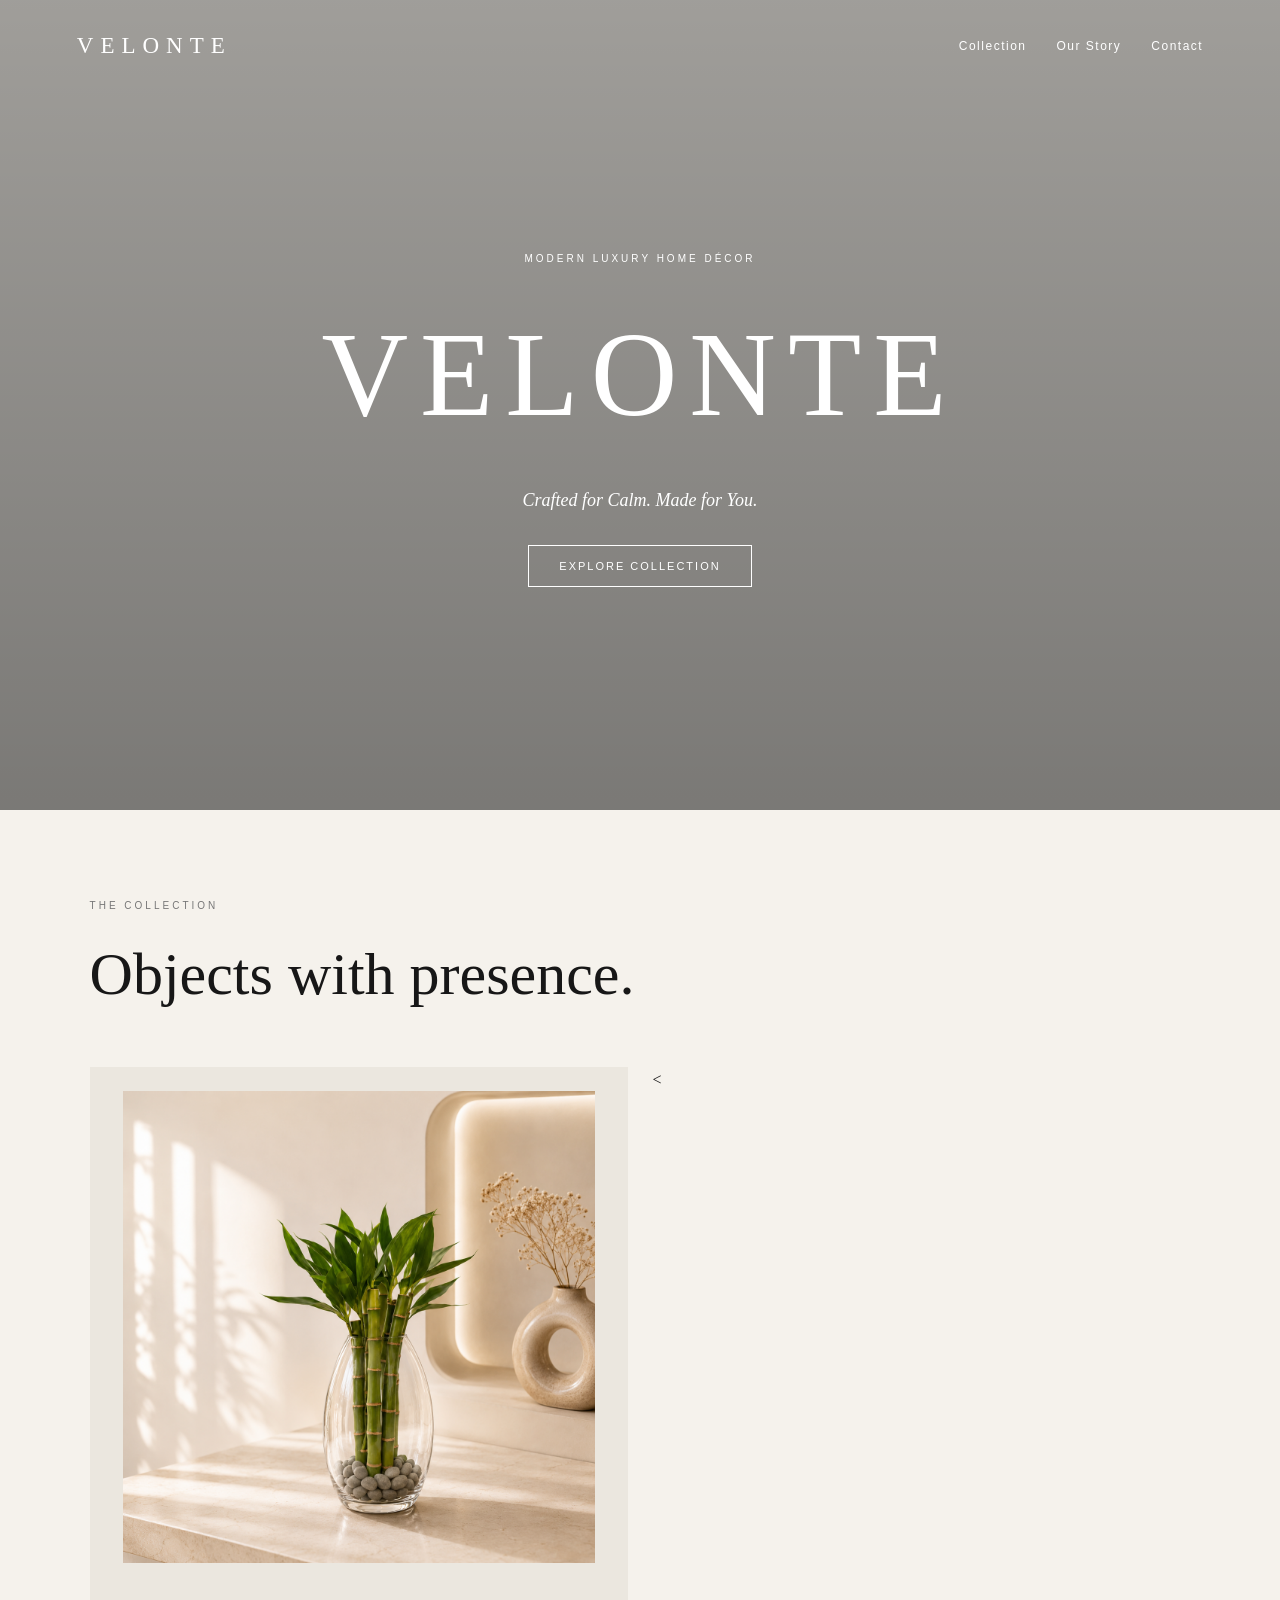
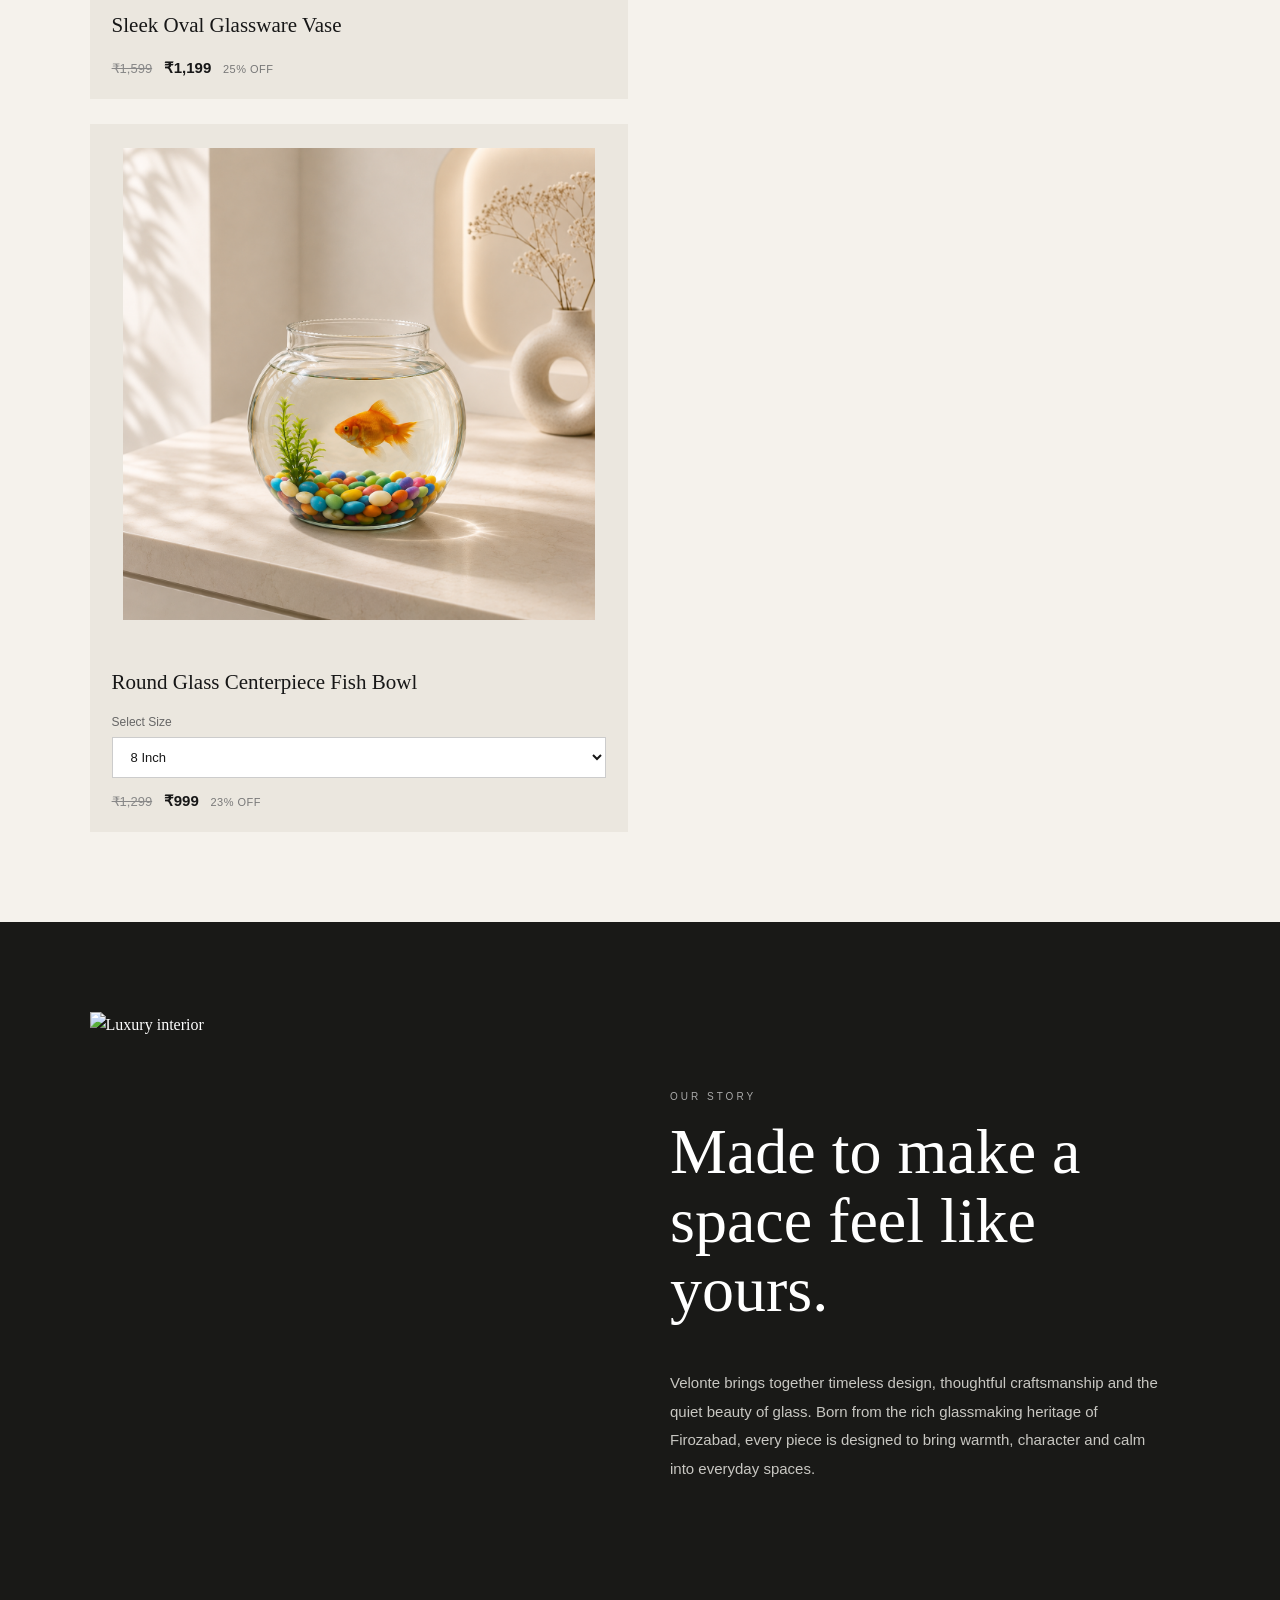
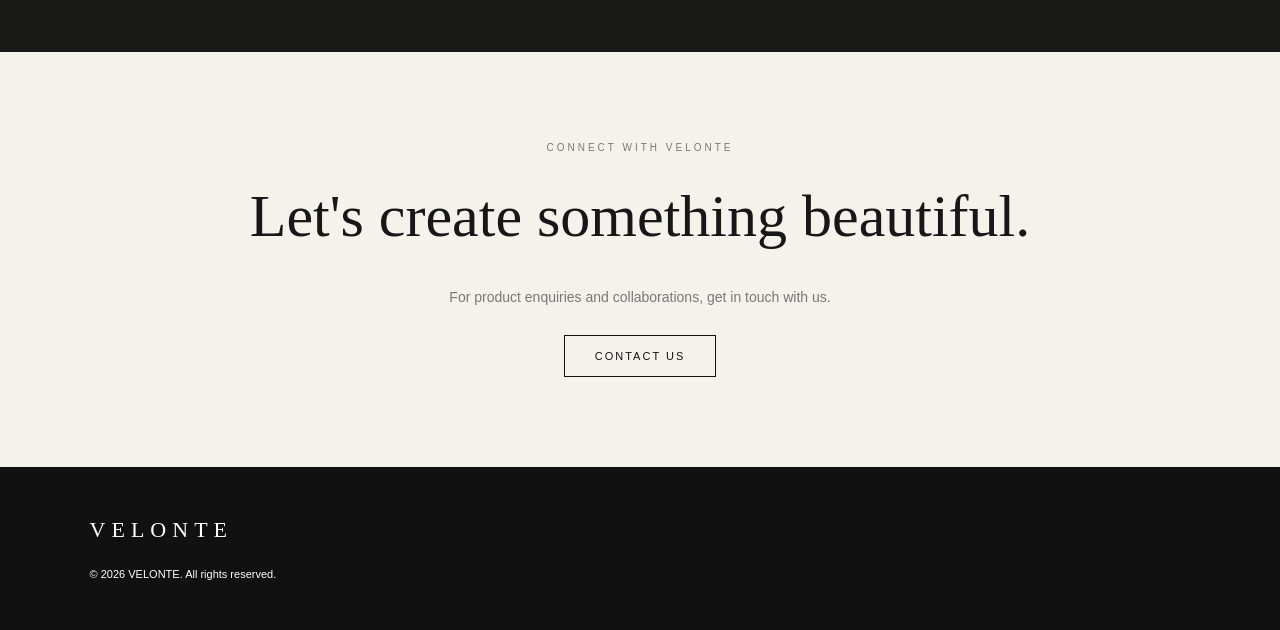
==== index.html @ 96636439 "Update index.html" ====
<!DOCTYPE html>
<html lang="en">
<head>
  <meta charset="UTF-8">
  <meta name="viewport" content="width=device-width, initial-scale=1.0">

  <title>VELONTE — Modern Luxury Home Décor</title>
<link rel="stylesheet" href="style.css">
  <style>
    * {
      box-sizing: border-box;
      margin: 0;
      padding: 0;
    }

    html {
      scroll-behavior: smooth;
    }

    body {
      font-family: Georgia, "Times New Roman", serif;
      background: #f5f2ec;
      color: #171717;
      line-height: 1.6;
    }

    a {
      color: inherit;
      text-decoration: none;
    }

    /* NAVIGATION */

    nav {
      position: absolute;
      top: 0;
      left: 0;
      width: 100%;
      display: flex;
      justify-content: space-between;
      align-items: center;
      padding: 28px 6%;
      color: white;
      z-index: 5;
    }

    .logo {
      font-size: 23px;
      letter-spacing: 7px;
      white-space: nowrap;
    }

    .nav-links {
      display: flex;
      gap: 30px;
      list-style: none;
      font: 12px Arial, sans-serif;
      letter-spacing: 1.5px;
    }

    .nav-links a {
      transition: opacity 0.25s ease;
    }

    .nav-links a:hover {
      opacity: 0.65;
    }

    /* HERO */

    .hero {
      min-height: 90vh;
      display: flex;
      align-items: center;
      justify-content: center;
      text-align: center;
      color: white;
      padding: 100px 6% 70px;

      background:
        linear-gradient(
          rgba(0, 0, 0, 0.35),
          rgba(0, 0, 0, 0.50)
        ),
        url("https://images.unsplash.com/photo-1618220179428-22790b461013?auto=format&fit=crop&w=2000&q=90")
        center / cover no-repeat;
    }

    .hero-content {
      max-width: 900px;
    }

    .hero .label {
      color: white;
    }

    .hero h1 {
      font-size: clamp(55px, 10vw, 120px);
      font-weight: 400;
      letter-spacing: 12px;
    }

    .hero p {
      font-style: italic;
      font-size: 18px;
      margin: 15px 0 30px;
    }

    .btn {
      display: inline-block;
      border: 1px solid white;
      padding: 14px 30px;
      color: white;
      font: 11px Arial, sans-serif;
      letter-spacing: 2px;
      text-transform: uppercase;
      transition: all 0.3s ease;
    }

    .btn:hover {
      background: white;
      color: #111;
    }

    /* GENERAL SECTIONS */

    section {
      padding: 90px 7%;
    }

    .label {
      font: 10px Arial, sans-serif;
      letter-spacing: 3px;
      color: #777;
      text-transform: uppercase;
      margin-bottom: 15px;
    }

    h2 {
      font-size: clamp(38px, 5vw, 60px);
      font-weight: 400;
      margin-bottom: 45px;
    }

    /* PRODUCTS */

    .products {
      display: grid;
      grid-template-columns: repeat(2, 1fr);
      gap: 25px;
    }

    .product {
      background: #ebe7df;
      overflow: hidden;
    }

    .product-image-wrap {
      width: 100%;
      height: 520px;
      background: #ebe7df;
      display: flex;
      align-items: center;
      justify-content: center;
      overflow: hidden;
    }

    .product img {
      width: 100%;
      height: 100%;
      object-fit: contain;
      object-position: center;
      display: block;
      padding: 24px;
      transition: transform 0.5s ease;
    }

    .product:hover img {
      transform: scale(1.025);
    }

    .product-info {
      padding: 22px;
      background: #ebe7df;
    }

    .product-name {
      font-size: 21px;
      margin-bottom: 16px;
    }

    .price {
      font: 13px Arial, sans-serif;
      color: #777;
    }

    .old-price {
      text-decoration: line-through;
      color: #888;
    }

    .sale-price {
      margin-left: 8px;
      color: #171717;
      font-size: 15px;
      font-weight: 700;
    }

    .discount {
      margin-left: 8px;
      font-size: 11px;
      color: #777;
      letter-spacing: 0.5px;
    }

    .size-label {
      display: block;
      margin: 15px 0 8px;
      font: 12px Arial, sans-serif;
      color: #666;
    }

    .size-select {
      width: 100%;
      padding: 11px 14px;
      border: 1px solid #ccc;
      background: white;
      color: #171717;
      font: 13px Arial, sans-serif;
      outline: none;
      cursor: pointer;
    }

    .size-select:focus {
      border-color: #777;
    }

    /* STORY */

    .story {
      background: #191917;
      color: white;
      display: grid;
      grid-template-columns: 1fr 1fr;
      gap: 60px;
      align-items: center;
    }

    .story img {
      width: 100%;
      height: 550px;
      object-fit: cover;
      display: block;
    }

    .story h2 {
      font-size: clamp(40px, 5vw, 65px);
      line-height: 1.08;
    }

    .story p {
      font: 15px Arial, sans-serif;
      color: #c8c7c2;
      line-height: 1.9;
      max-width: 500px;
    }

    /* CONTACT */

    .contact {
      text-align: center;
    }

    .contact h2 {
      max-width: 800px;
      margin: 0 auto 25px;
    }

    .contact p {
      font: 14px Arial, sans-serif;
      color: #777;
      margin-bottom: 30px;
    }

    .dark {
      color: #111;
      border-color: #111;
    }

    .dark:hover {
      background: #111;
      color: white;
    }

    /* FOOTER */

    footer {
      background: #111;
      color: white;
      padding: 50px 7%;
      font: 11px Arial, sans-serif;
    }

    .footer-logo {
      font-family: Georgia, serif;
      font-size: 22px;
      letter-spacing: 6px;
      margin-bottom: 25px;
    }

    /* MOBILE */

    @media (max-width: 700px) {
      .nav-links {
        display: none;
      }

      nav {
        padding: 22px 5%;
      }

      .hero {
        min-height: 82vh;
        padding: 90px 5% 60px;
      }

      .hero h1 {
        letter-spacing: 7px;
      }

      section {
        padding: 70px 5%;
      }

      .products {
        grid-template-columns: 1fr;
      }

      .product-image-wrap {
        height: 430px;
      }

      .story {
        grid-template-columns: 1fr;
      }

      .story img {
        height: 420px;
      }
    }
  </style>
</head>

<body>

  <!-- NAVIGATION -->

  <nav>
    <div class="logo">VELONTE</div>

    <ul class="nav-links">
      <li><a href="#collection">Collection</a></li>
      <li><a href="#story">Our Story</a></li>
      <li><a href="#contact">Contact</a></li>
    </ul>
  </nav>


  <!-- HERO -->

  <header class="hero">
    <div class="hero-content">

      <div class="label">
        Modern Luxury Home Décor
      </div>

      <h1>VELONTE</h1>

      <p>
        Crafted for Calm. Made for You.
      </p>

      <a href="#collection" class="btn">
        Explore Collection
      </a>

    </div>
  </header>


  <!-- COLLECTION -->

  <section id="collection">

    <div class="label">
      The Collection
    </div>

    <h2>
      Objects with presence.
    </h2>

    <div class="products">

      <!-- PRODUCT 1 -->

      <article class="product" onclick="window.location.href='oval-vase.html';" style="cursor:pointer;">

        <div class="product-image-wrap">
          <img
            src="265d1c0c-637f-4a92-a396-1587f849c95f.png"
            alt="Sleek Oval Glassware Vase"
          >
        </div>

        <div class="product-info">

          <div class="product-name">
            Sleek Oval Glassware Vase
          </div>

          <div class="price">
            <span class="old-price">₹1,599</span>
            <strong class="sale-price">₹1,199</strong>
            <span class="discount">25% OFF</span>
          </div>

        </div>

      </article>


      <!-- PRODUCT 2 -->

      <<article class="product" onclick="window.location.href='product.html';" style="cursor:pointer;">

        <div class="product-image-wrap">
          <img
            src="D04185F2-E42E-40F6-8C4F-E76BD91C139E.png"
            alt="Round Glass Centerpiece Fish Bowl"
          >
        </div>

        <div class="product-info">

          <div class="product-name">
            Round Glass Centerpiece Fish Bowl
          </div>

          <label
            class="size-label"
            for="fishBowlSize"
          >
            Select Size
          </label>

          <select
            id="fishBowlSize"
            class="size-select"
            onchange="updateFishBowlPrice()"
          >
            <option value="999" data-mrp="1299">
              8 Inch
            </option>

            <option value="1399" data-mrp="1799">
              10 Inch
            </option>
          </select>

          <div
            class="price"
            id="fishBowlPrice"
            style="margin-top:14px;"
          >
            <span class="old-price">₹1,299</span>
            <strong class="sale-price">₹999</strong>
            <span class="discount">23% OFF</span>
          </div>

        </div>

      </article>

    </div>

  </section>


  <!-- STORY -->

  <section class="story" id="story">

    <img
      src="https://images.unsplash.com/photo-1618221195710-dd6b41faaea6?auto=format&fit=crop&w=1400&q=90"
      alt="Luxury interior"
    >

    <div>

      <div
        class="label"
        style="color:#aaa;"
      >
        Our Story
      </div>

      <h2>
        Made to make a space feel like yours.
      </h2>

      <p>
        Velonte brings together timeless design, thoughtful craftsmanship
        and the quiet beauty of glass. Born from the rich glassmaking
        heritage of Firozabad, every piece is designed to bring warmth,
        character and calm into everyday spaces.
      </p>

    </div>

  </section>


  <!-- CONTACT -->

  <section
    id="contact"
    class="contact"
  >

    <div class="label">
      Connect With Velonte
    </div>

    <h2>
      Let's create something beautiful.
    </h2>

    <p>
      For product enquiries and collaborations,
      get in touch with us.
    </p>

    <a
      href="mailto:contact@velonte.in"
      class="btn dark"
    >
      Contact Us
    </a>

  </section>


  <!-- FOOTER -->

  <footer>

    <div class="footer-logo">
      VELONTE
    </div>

    © 2026 VELONTE. All rights reserved.

  </footer>


  <!-- FISH BOWL PRICE SCRIPT -->

  <script>
    function updateFishBowlPrice() {
      const select = document.getElementById("fishBowlSize");
      const option = select.options[select.selectedIndex];

      const selling = Number(option.value);
      const mrp = Number(option.getAttribute("data-mrp"));

      const discount = Math.round(
        (1 - selling / mrp) * 100
      );

      document.getElementById("fishBowlPrice").innerHTML =
        '<span class="old-price">₹' + mrp.toLocaleString("en-IN") + '</span>' +
        '<strong class="sale-price">₹' + selling.toLocaleString("en-IN") + '</strong>' +
        '<span class="discount">' + discount + '% OFF</span>';
    }
  </script>
<script src="script.js"></script>
</body>
</html>
---- style.css ----
* {
  box-sizing: border-box;
  margin: 0;
  padding: 0;
}

html {
  scroll-behavior: smooth;
}

body {
  font-family: Georgia, "Times New Roman", serif;
  background: #f5f2ec;
  color: #171717;
  line-height: 1.6;
}

a {
  color: inherit;
  text-decoration: none;
}

nav {
  position: absolute;
  top: 0;
  left: 0;
  width: 100%;
  display: flex;
  justify-content: space-between;
  align-items: center;
  padding: 28px 6%;
  color: white;
  z-index: 5;
}

.logo {
  font-size: 23px;
  letter-spacing: 7px;
  white-space: nowrap;
}

.nav-links {
  display: flex;
  gap: 30px;
  list-style: none;
  font: 12px Arial, sans-serif;
  letter-spacing: 1.5px;
}

.nav-links a {
  transition: opacity 0.25s ease;
}

.nav-links a:hover {
  opacity: 0.65;
}

.hero {
  min-height: 90vh;
  display: flex;
  align-items: center;
  justify-content: center;
  text-align: center;
  color: white;
  padding: 100px 6% 70px;
  background:
    linear-gradient(
      rgba(0, 0, 0, 0.35),
      rgba(0, 0, 0, 0.50)
    ),
    url("https://images.unsplash.com/photo-1618220179428-22790b461013?auto=format&fit=crop&w=2000&q=90")
    center / cover no-repeat;
}

.hero-content {
  max-width: 900px;
}

.hero .label {
  color: white;
}

.hero h1 {
  font-size: clamp(55px, 10vw, 120px);
  font-weight: 400;
  letter-spacing: 12px;
}

.hero p {
  font-style: italic;
  font-size: 18px;
  margin: 15px 0 30px;
}

.btn {
  display: inline-block;
  border: 1px solid white;
  padding: 14px 30px;
  color: white;
  font: 11px Arial, sans-serif;
  letter-spacing: 2px;
  text-transform: uppercase;
  transition: all 0.3s ease;
}

.btn:hover {
  background: white;
  color: #111;
}

section {
  padding: 90px 7%;
}

.label {
  font: 10px Arial, sans-serif;
  letter-spacing: 3px;
  color: #777;
  text-transform: uppercase;
  margin-bottom: 15px;
}

h2 {
  font-size: clamp(38px, 5vw, 60px);
  font-weight: 400;
  margin-bottom: 45px;
}

.products {
  display: grid;
  grid-template-columns: repeat(2, 1fr);
  gap: 25px;
}

.product {
  background: #ebe7df;
  overflow: hidden;
}

.product-image-wrap {
  width: 100%;
  height: 520px;
  background: #ebe7df;
  display: flex;
  align-items: center;
  justify-content: center;
  overflow: hidden;
}

.product img {
  width: 100%;
  height: 100%;
  object-fit: contain;
  object-position: center;
  display: block;
  padding: 24px;
  transition: transform 0.5s ease;
}

.product:hover img {
  transform: scale(1.025);
}

.product-info {
  padding: 22px;
  background: #ebe7df;
}

.product-name {
  font-size: 21px;
  margin-bottom: 16px;
}

.price {
  font: 13px Arial, sans-serif;
  color: #777;
}

.old-price {
  text-decoration: line-through;
  color: #888;
}

.sale-price {
  margin-left: 8px;
  color: #171717;
  font-size: 15px;
  font-weight: 700;
}

.discount {
  margin-left: 8px;
  font-size: 11px;
  color: #777;
  letter-spacing: 0.5px;
}

.size-label {
  display: block;
  margin: 15px 0 8px;
  font: 12px Arial, sans-serif;
  color: #666;
}

.size-select {
  width: 100%;
  padding: 11px 14px;
  border: 1px solid #ccc;
  background: white;
  color: #171717;
  font: 13px Arial, sans-serif;
  outline: none;
  cursor: pointer;
}

.size-select:focus {
  border-color: #777;
}

.story {
  background: #191917;
  color: white;
  display: grid;
  grid-template-columns: 1fr 1fr;
  gap: 60px;
  align-items: center;
}

.story img {
  width: 100%;
  height: 550px;
  object-fit: cover;
  display: block;
}

.story h2 {
  font-size: clamp(40px, 5vw, 65px);
  line-height: 1.08;
}

.story p {
  font: 15px Arial, sans-serif;
  color: #c8c7c2;
  line-height: 1.9;
  max-width: 500px;
}

.contact {
  text-align: center;
}

.contact h2 {
  max-width: 800px;
  margin: 0 auto 25px;
}

.contact p {
  font: 14px Arial, sans-serif;
  color: #777;
  margin-bottom: 30px;
}

.dark {
  color: #111;
  border-color: #111;
}

.dark:hover {
  background: #111;
  color: white;
}

footer {
  background: #111;
  color: white;
  padding: 50px 7%;
  font: 11px Arial, sans-serif;
}

.footer-logo {
  font-family: Georgia, serif;
  font-size: 22px;
  letter-spacing: 6px;
  margin-bottom: 25px;
}

@media (max-width: 700px) {
  .nav-links {
    display: none;
  }

  nav {
    padding: 22px 5%;
  }

  .hero {
    min-height: 82vh;
    padding: 90px 5% 60px;
  }

  .hero h1 {
    letter-spacing: 7px;
  }

  section {
    padding: 70px 5%;
  }

  .products {
    grid-template-columns: 1fr;
  }

  .product-image-wrap {
    height: 430px;
  }

  .story {
    grid-template-columns: 1fr;
  }

  .story img {
    height: 420px;
  }
}
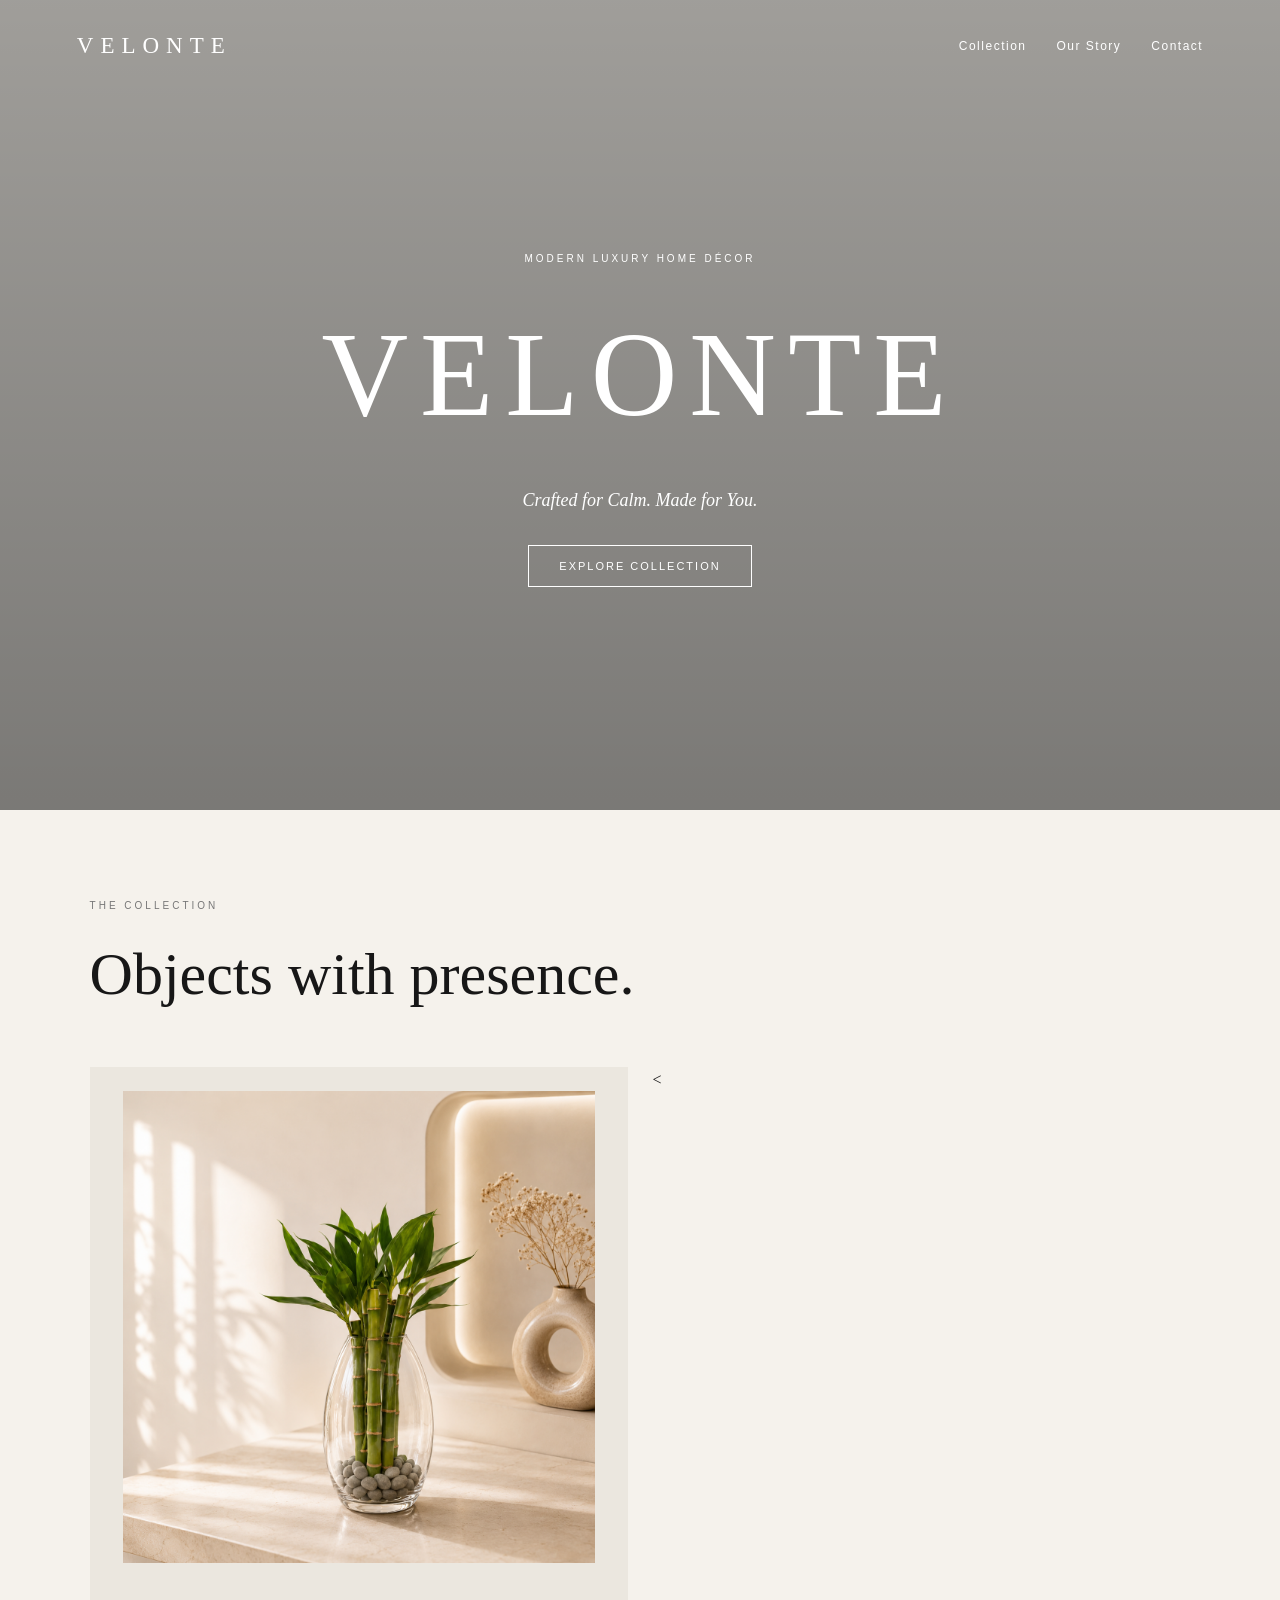
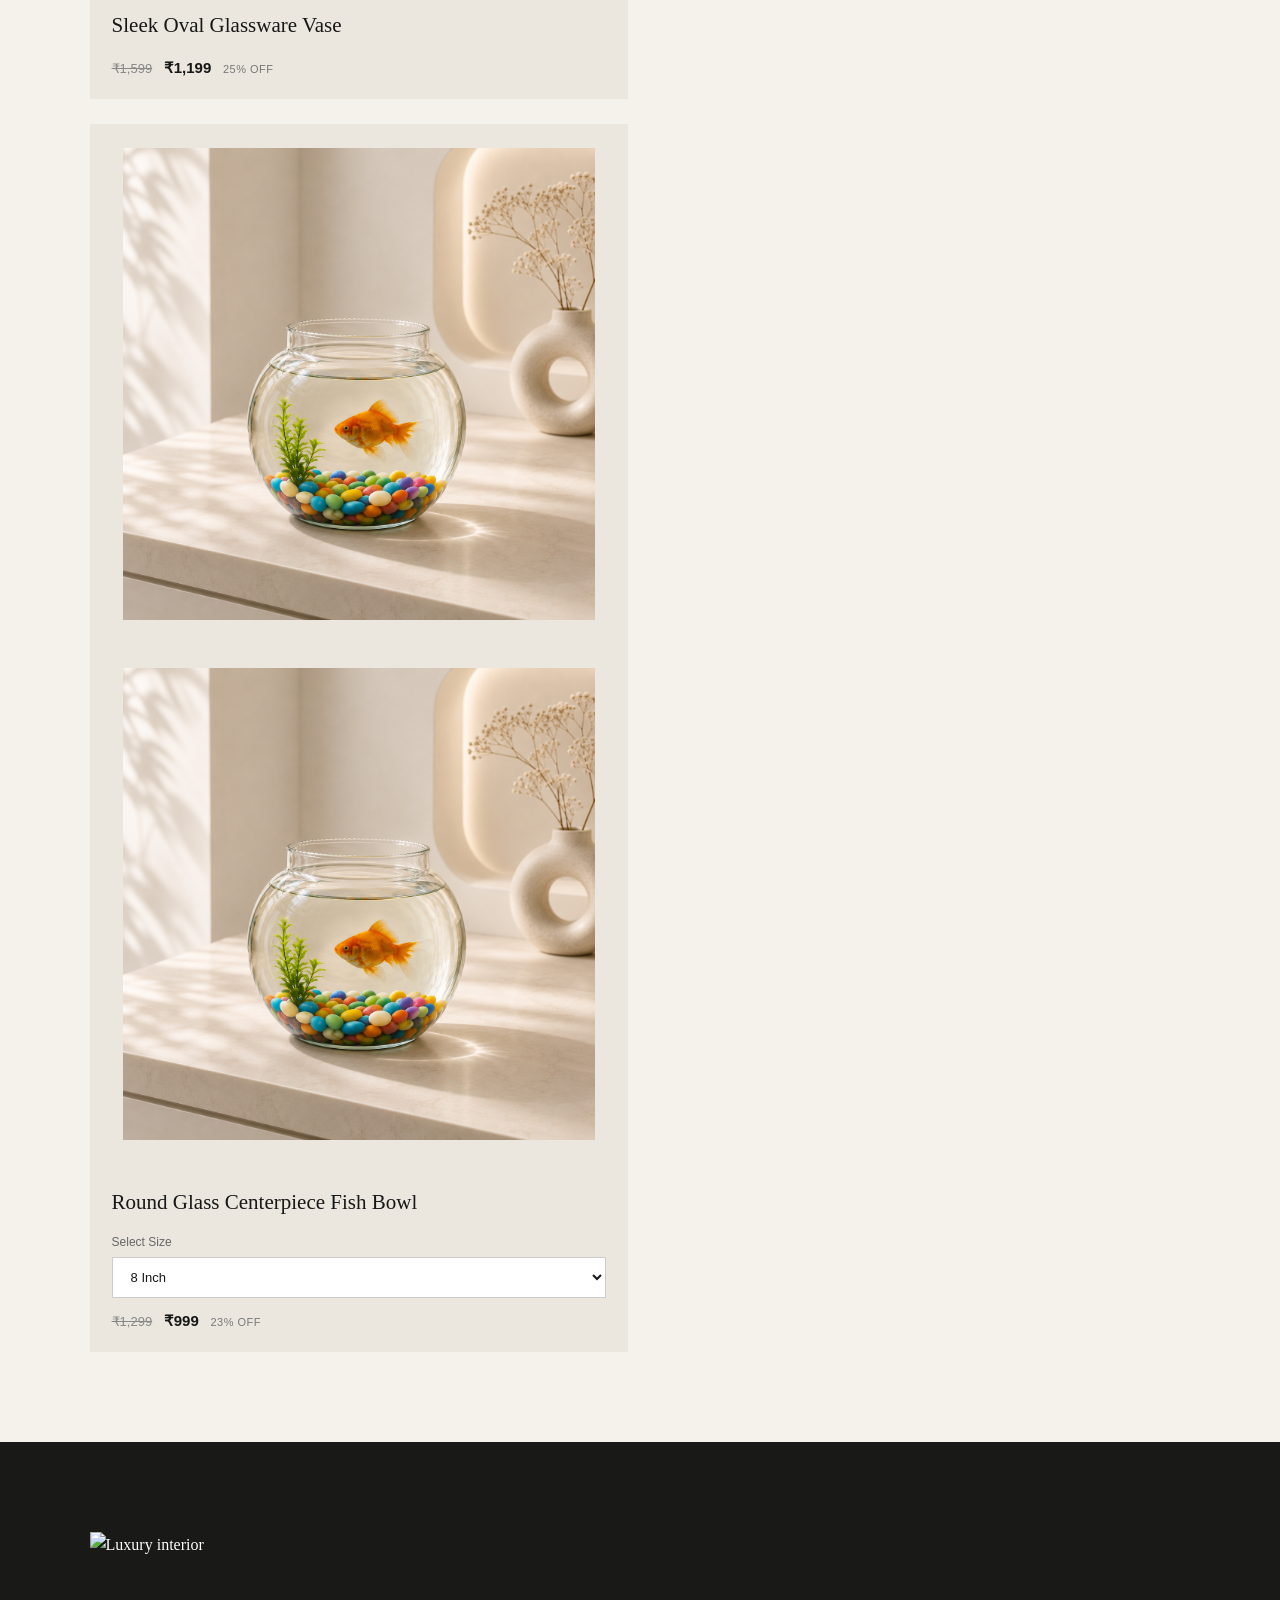
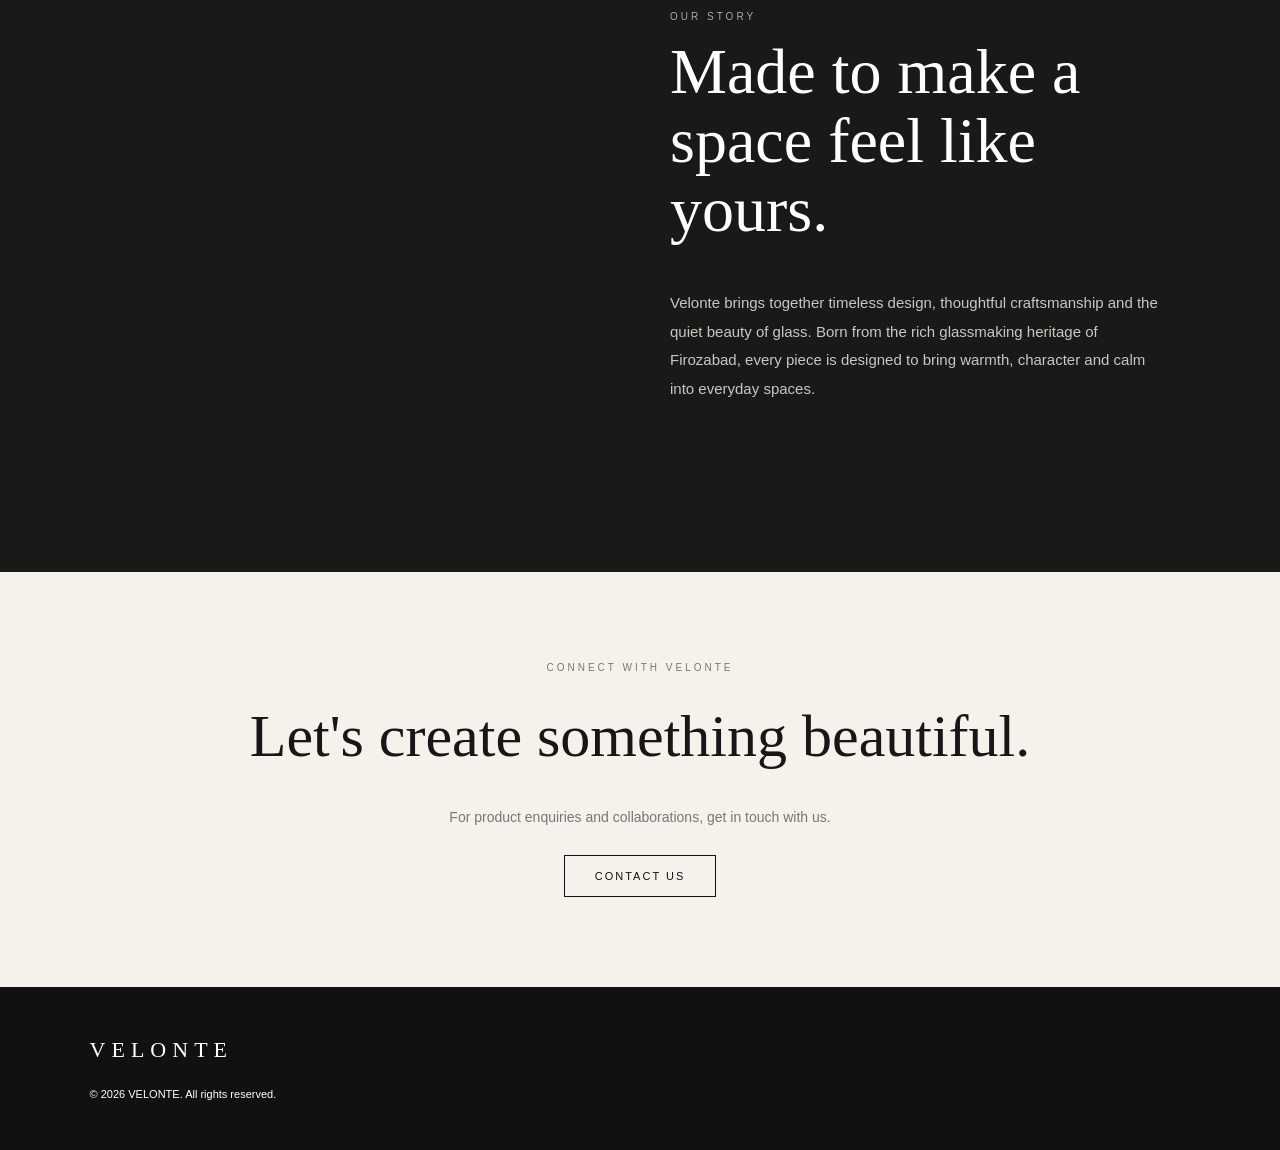
==== commit 9eb9cbf5: "Update index.html" ====
--- a/index.html
+++ b/index.html
@@ -433,7 +433,7 @@
 
       <!-- PRODUCT 2 -->
 
-      <<article class="product" onclick="window.location.href='product.html';" style="cursor:pointer;">
+      <<article class="product">
 
         <div class="product-image-wrap">
           <img
@@ -441,7 +441,14 @@
             alt="Round Glass Centerpiece Fish Bowl"
           >
         </div>
-
+<a href="product.html">
+  <div class="product-image-wrap">
+    <img
+      src="D04185F2-E42E-40F6-8C4F-E76BD91C139E.png"
+      alt="Round Glass Centerpiece Fish Bowl"
+    >
+  </div>
+</a>
         <div class="product-info">
 
           <div class="product-name">
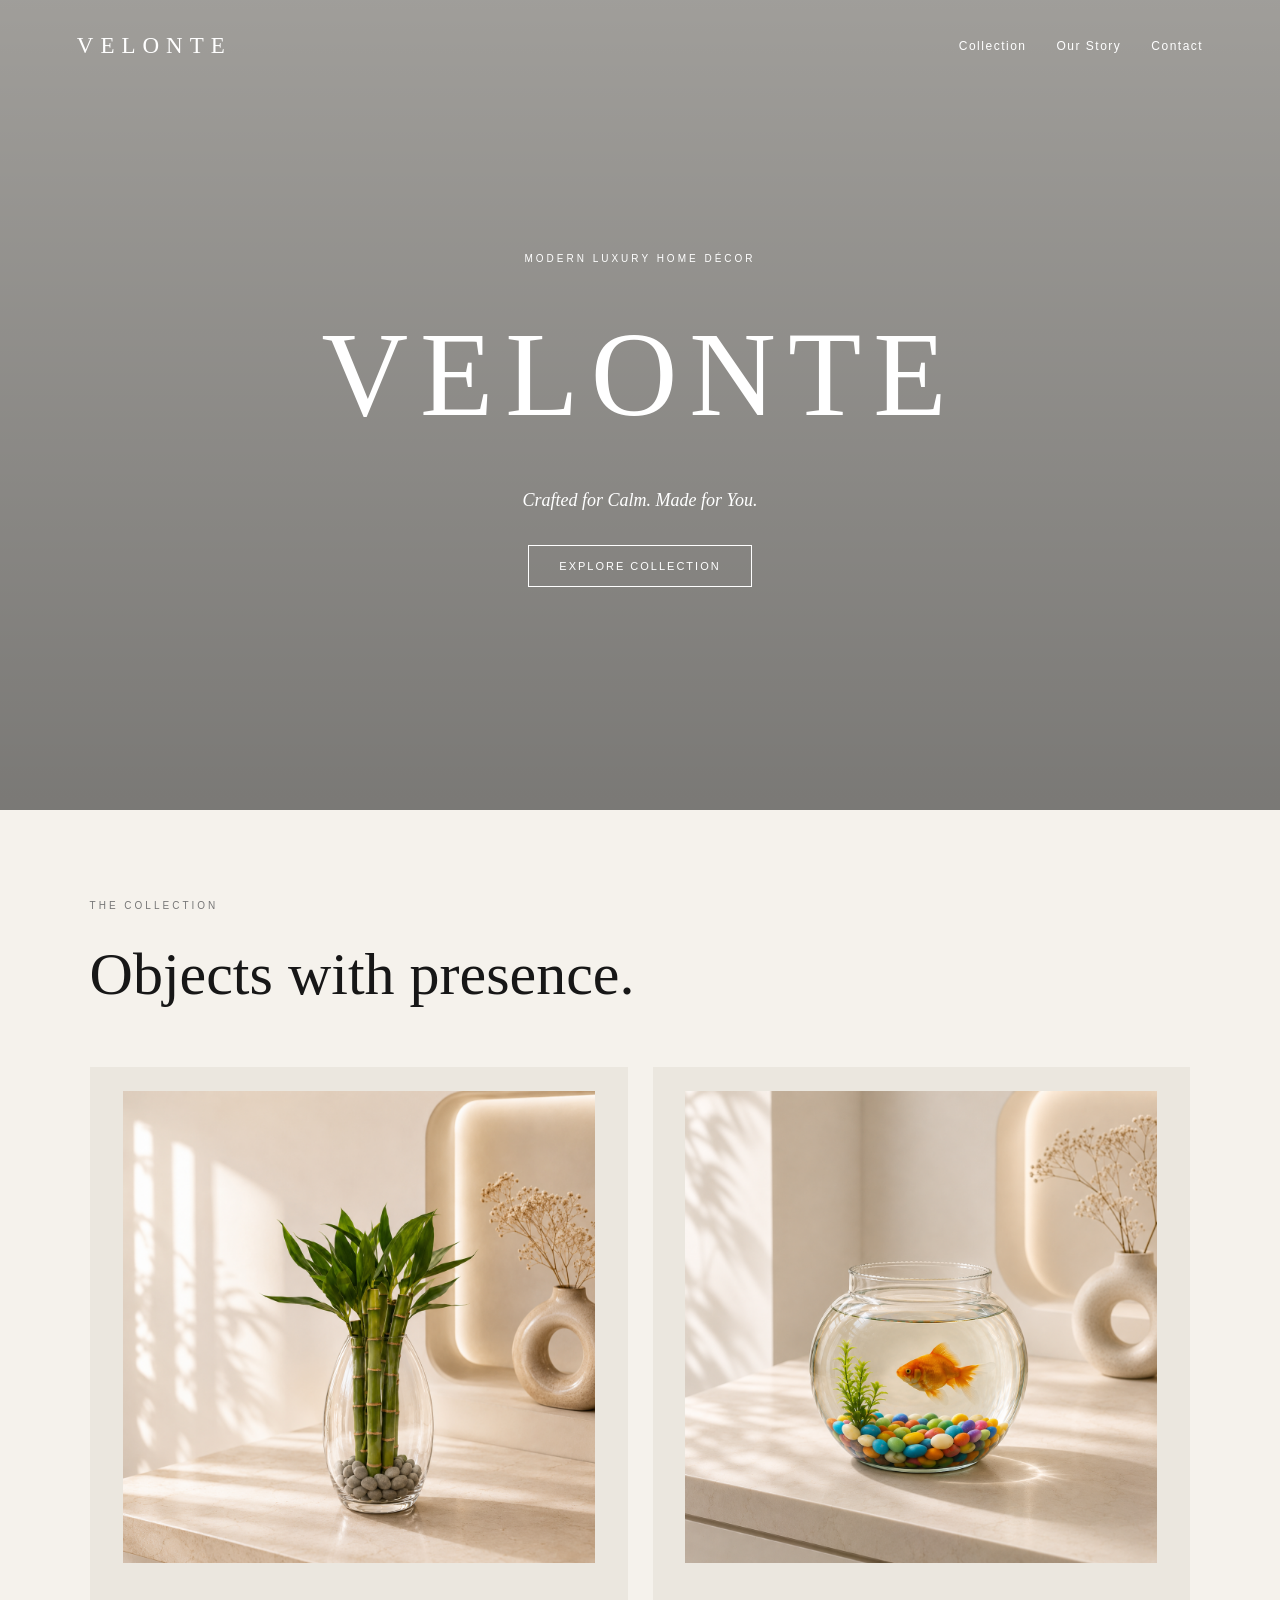
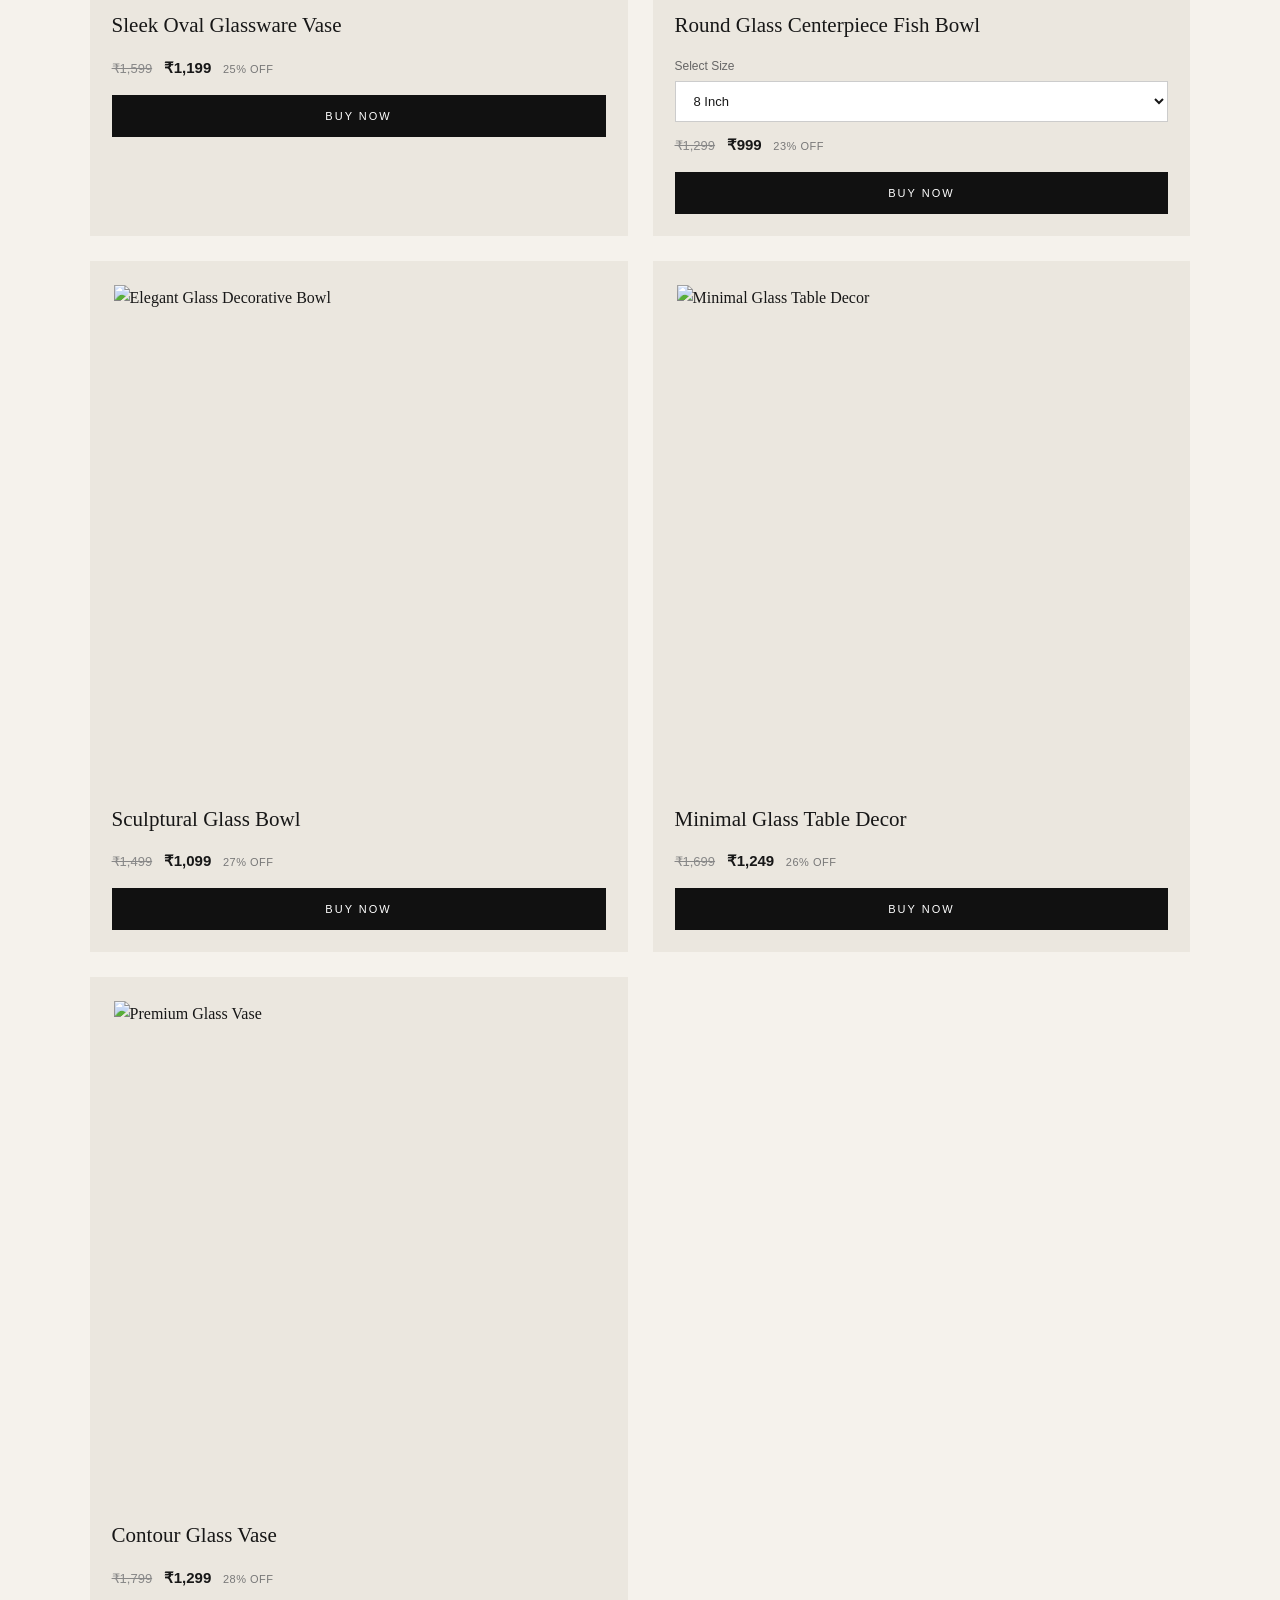
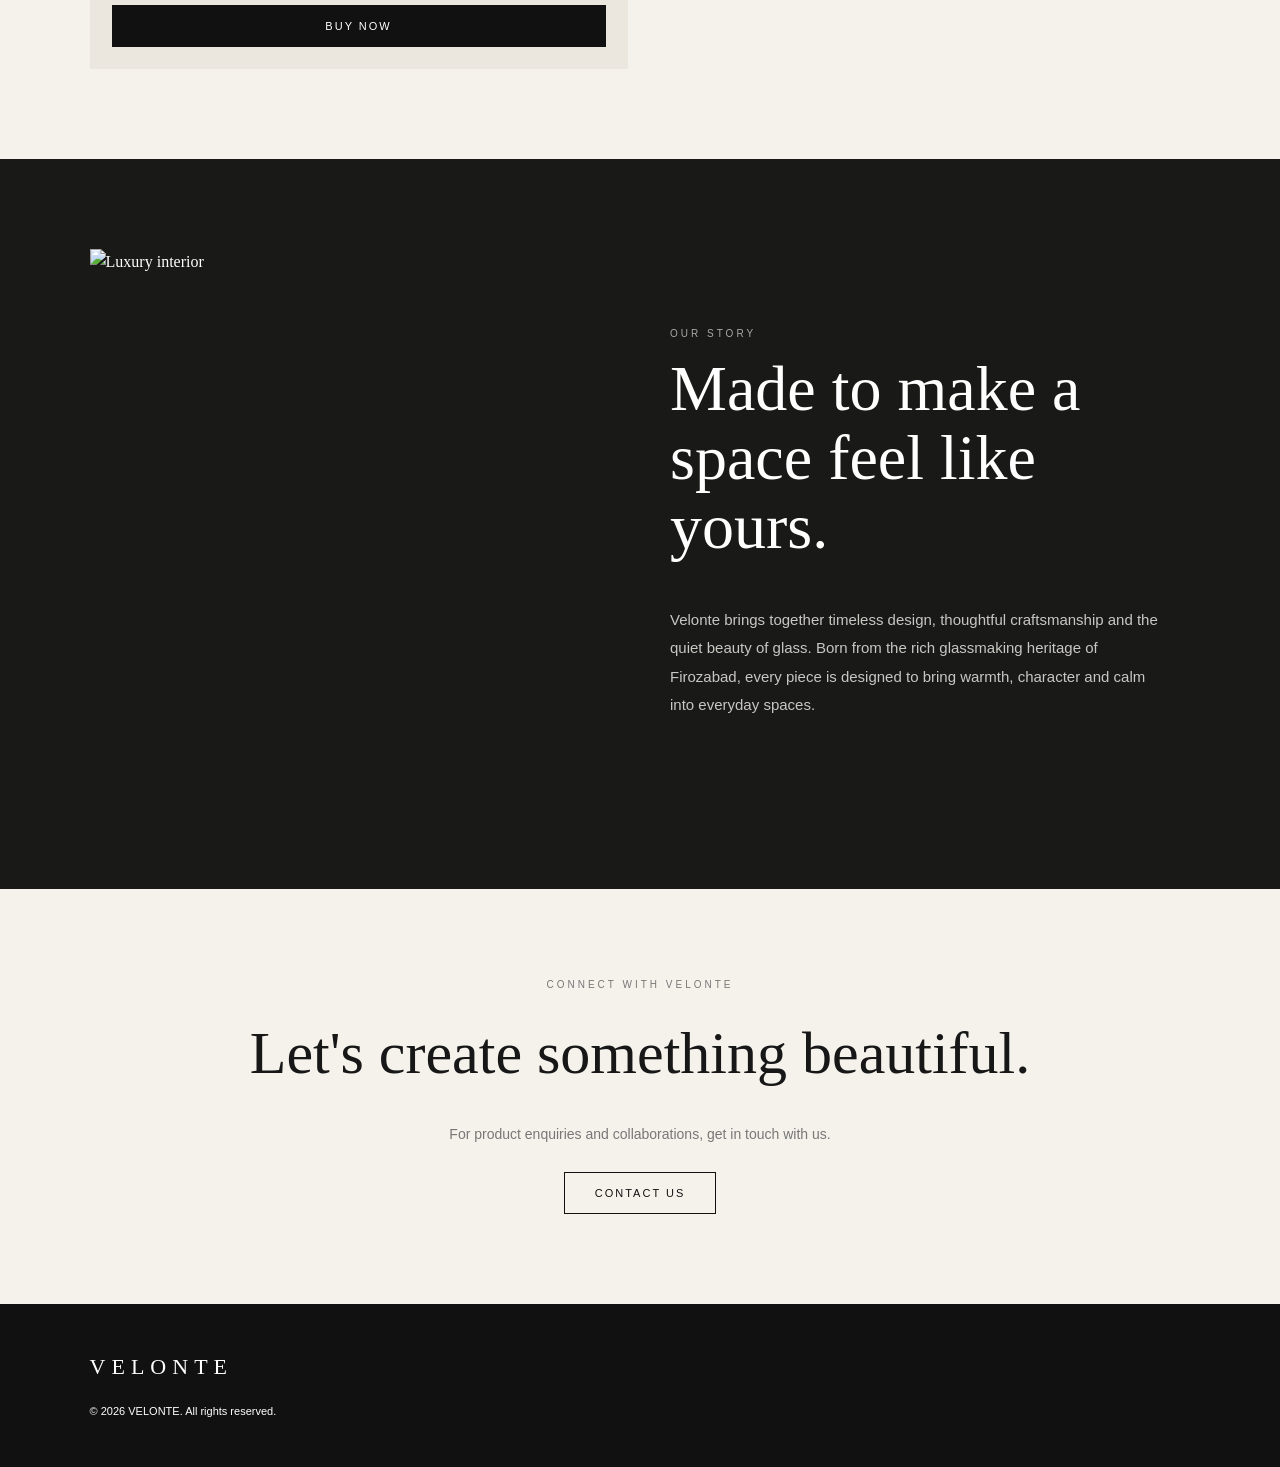
==== commit 0a73823e: "Update index.html" ====
--- a/index.html
+++ b/index.html
@@ -5,7 +5,8 @@
   <meta name="viewport" content="width=device-width, initial-scale=1.0">
 
   <title>VELONTE — Modern Luxury Home Décor</title>
-<link rel="stylesheet" href="style.css">
+  <link rel="stylesheet" href="style.css">
+
   <style>
     * {
       box-sizing: border-box;
@@ -155,6 +156,10 @@
       overflow: hidden;
     }
 
+    .product-image-link {
+      display: block;
+    }
+
     .product-image-wrap {
       width: 100%;
       height: 520px;
@@ -235,6 +240,26 @@
       border-color: #777;
     }
 
+    .buy-button {
+      display: inline-block;
+      width: 100%;
+      margin-top: 18px;
+      padding: 14px 30px;
+      border: 1px solid #111;
+      background: #111;
+      color: white;
+      font: 11px Arial, sans-serif;
+      letter-spacing: 2px;
+      text-transform: uppercase;
+      cursor: pointer;
+      transition: all 0.3s ease;
+    }
+
+    .buy-button:hover {
+      background: transparent;
+      color: #111;
+    }
+
     /* STORY */
 
     .story {
@@ -405,14 +430,16 @@
 
       <!-- PRODUCT 1 -->
 
-      <article class="product" onclick="window.location.href='oval-vase.html';" style="cursor:pointer;">
-
-        <div class="product-image-wrap">
-          <img
-            src="265d1c0c-637f-4a92-a396-1587f849c95f.png"
-            alt="Sleek Oval Glassware Vase"
-          >
-        </div>
+      <article class="product">
+
+        <a href="oval-vase.html" class="product-image-link">
+          <div class="product-image-wrap">
+            <img
+              src="265d1c0c-637f-4a92-a396-1587f849c95f.png"
+              alt="Sleek Oval Glassware Vase"
+            >
+          </div>
+        </a>
 
         <div class="product-info">
 
@@ -426,6 +453,13 @@
             <span class="discount">25% OFF</span>
           </div>
 
+          <button
+            class="buy-button"
+            onclick="window.location.href='oval-vase.html';"
+          >
+            Buy Now
+          </button>
+
         </div>
 
       </article>
@@ -433,22 +467,17 @@
 
       <!-- PRODUCT 2 -->
 
-      <<article class="product">
-
-        <div class="product-image-wrap">
-          <img
-            src="D04185F2-E42E-40F6-8C4F-E76BD91C139E.png"
-            alt="Round Glass Centerpiece Fish Bowl"
-          >
-        </div>
-<a href="product.html">
-  <div class="product-image-wrap">
-    <img
-      src="D04185F2-E42E-40F6-8C4F-E76BD91C139E.png"
-      alt="Round Glass Centerpiece Fish Bowl"
-    >
-  </div>
-</a>
+      <article class="product">
+
+        <a href="product.html" class="product-image-link">
+          <div class="product-image-wrap">
+            <img
+              src="D04185F2-E42E-40F6-8C4F-E76BD91C139E.png"
+              alt="Round Glass Centerpiece Fish Bowl"
+            >
+          </div>
+        </a>
+
         <div class="product-info">
 
           <div class="product-name">
@@ -485,6 +514,118 @@
             <strong class="sale-price">₹999</strong>
             <span class="discount">23% OFF</span>
           </div>
+
+          <button
+            class="buy-button"
+            onclick="buyFishBowl();"
+          >
+            Buy Now
+          </button>
+
+        </div>
+
+      </article>
+
+
+      <!-- TEMPORARY PRODUCT 3 -->
+
+      <article class="product">
+
+        <div class="product-image-wrap">
+          <img
+            src="https://images.unsplash.com/photo-1610701596007-11502861dcfa?auto=format&fit=crop&w=1200&q=85"
+            alt="Elegant Glass Decorative Bowl"
+          >
+        </div>
+
+        <div class="product-info">
+
+          <div class="product-name">
+            Sculptural Glass Bowl
+          </div>
+
+          <div class="price">
+            <span class="old-price">₹1,499</span>
+            <strong class="sale-price">₹1,099</strong>
+            <span class="discount">27% OFF</span>
+          </div>
+
+          <button
+            class="buy-button"
+            onclick="temporaryBuy('Sculptural Glass Bowl', 1099);"
+          >
+            Buy Now
+          </button>
+
+        </div>
+
+      </article>
+
+
+      <!-- TEMPORARY PRODUCT 4 -->
+
+      <article class="product">
+
+        <div class="product-image-wrap">
+          <img
+            src="https://images.unsplash.com/photo-1603204077779-bed963ea7d0e?auto=format&fit=crop&w=1200&q=85"
+            alt="Minimal Glass Table Decor"
+          >
+        </div>
+
+        <div class="product-info">
+
+          <div class="product-name">
+            Minimal Glass Table Decor
+          </div>
+
+          <div class="price">
+            <span class="old-price">₹1,699</span>
+            <strong class="sale-price">₹1,249</strong>
+            <span class="discount">26% OFF</span>
+          </div>
+
+          <button
+            class="buy-button"
+            onclick="temporaryBuy('Minimal Glass Table Decor', 1249);"
+          >
+            Buy Now
+          </button>
+
+        </div>
+
+      </article>
+
+
+      <!-- TEMPORARY PRODUCT 5 -->
+
+      <article class="product">
+
+        <div class="product-image-wrap">
+          <img
+            src="https://images.unsplash.com/photo-1578749556568-bc2c40e68b61?auto=format&fit=crop&w=1200&q=85"
+            alt="Premium Glass Vase"
+          >
+        </div>
+
+        <div class="product-info">
+
+          <div class="product-name">
+            Contour Glass Vase
+          </div>
+
+          <div class="price">
+            <span class="old-price">₹1,799</span>
+            <strong class="sale-price">₹1,299</strong>
+            <span class="discount">28% OFF</span>
+          </div>
+
+          <button
+            class="buy-button"
+            onclick="temporaryBuy('Contour Glass Vase', 1299);"
+          >
+            Buy Now
+          </button>
 
         </div>
 
@@ -587,11 +728,42 @@
       );
 
       document.getElementById("fishBowlPrice").innerHTML =
-        '<span class="old-price">₹' + mrp.toLocaleString("en-IN") + '</span>' +
-        '<strong class="sale-price">₹' + selling.toLocaleString("en-IN") + '</strong>' +
-        '<span class="discount">' + discount + '% OFF</span>';
+        '<span class="old-price">₹' +
+        mrp.toLocaleString("en-IN") +
+        '</span>' +
+        '<strong class="sale-price">₹' +
+        selling.toLocaleString("en-IN") +
+        '</strong>' +
+        '<span class="discount">' +
+        discount +
+        '% OFF</span>';
+    }
+
+    function buyFishBowl() {
+      const select = document.getElementById("fishBowlSize");
+      const option = select.options[select.selectedIndex];
+
+      const size = option.textContent.trim();
+      const price = Number(option.value);
+
+      window.location.href =
+        "product.html?size=" +
+        encodeURIComponent(size) +
+        "&price=" +
+        encodeURIComponent(price);
+    }
+
+    function temporaryBuy(name, price) {
+      alert(
+        "VELONTE\n\n" +
+        name +
+        "\nPrice: ₹" +
+        price.toLocaleString("en-IN") +
+        "\n\nThis product will be connected when the actual product is added."
+      );
     }
   </script>
-<script src="script.js"></script>
+
+  <script src="script.js"></script>
 </body>
 </html>
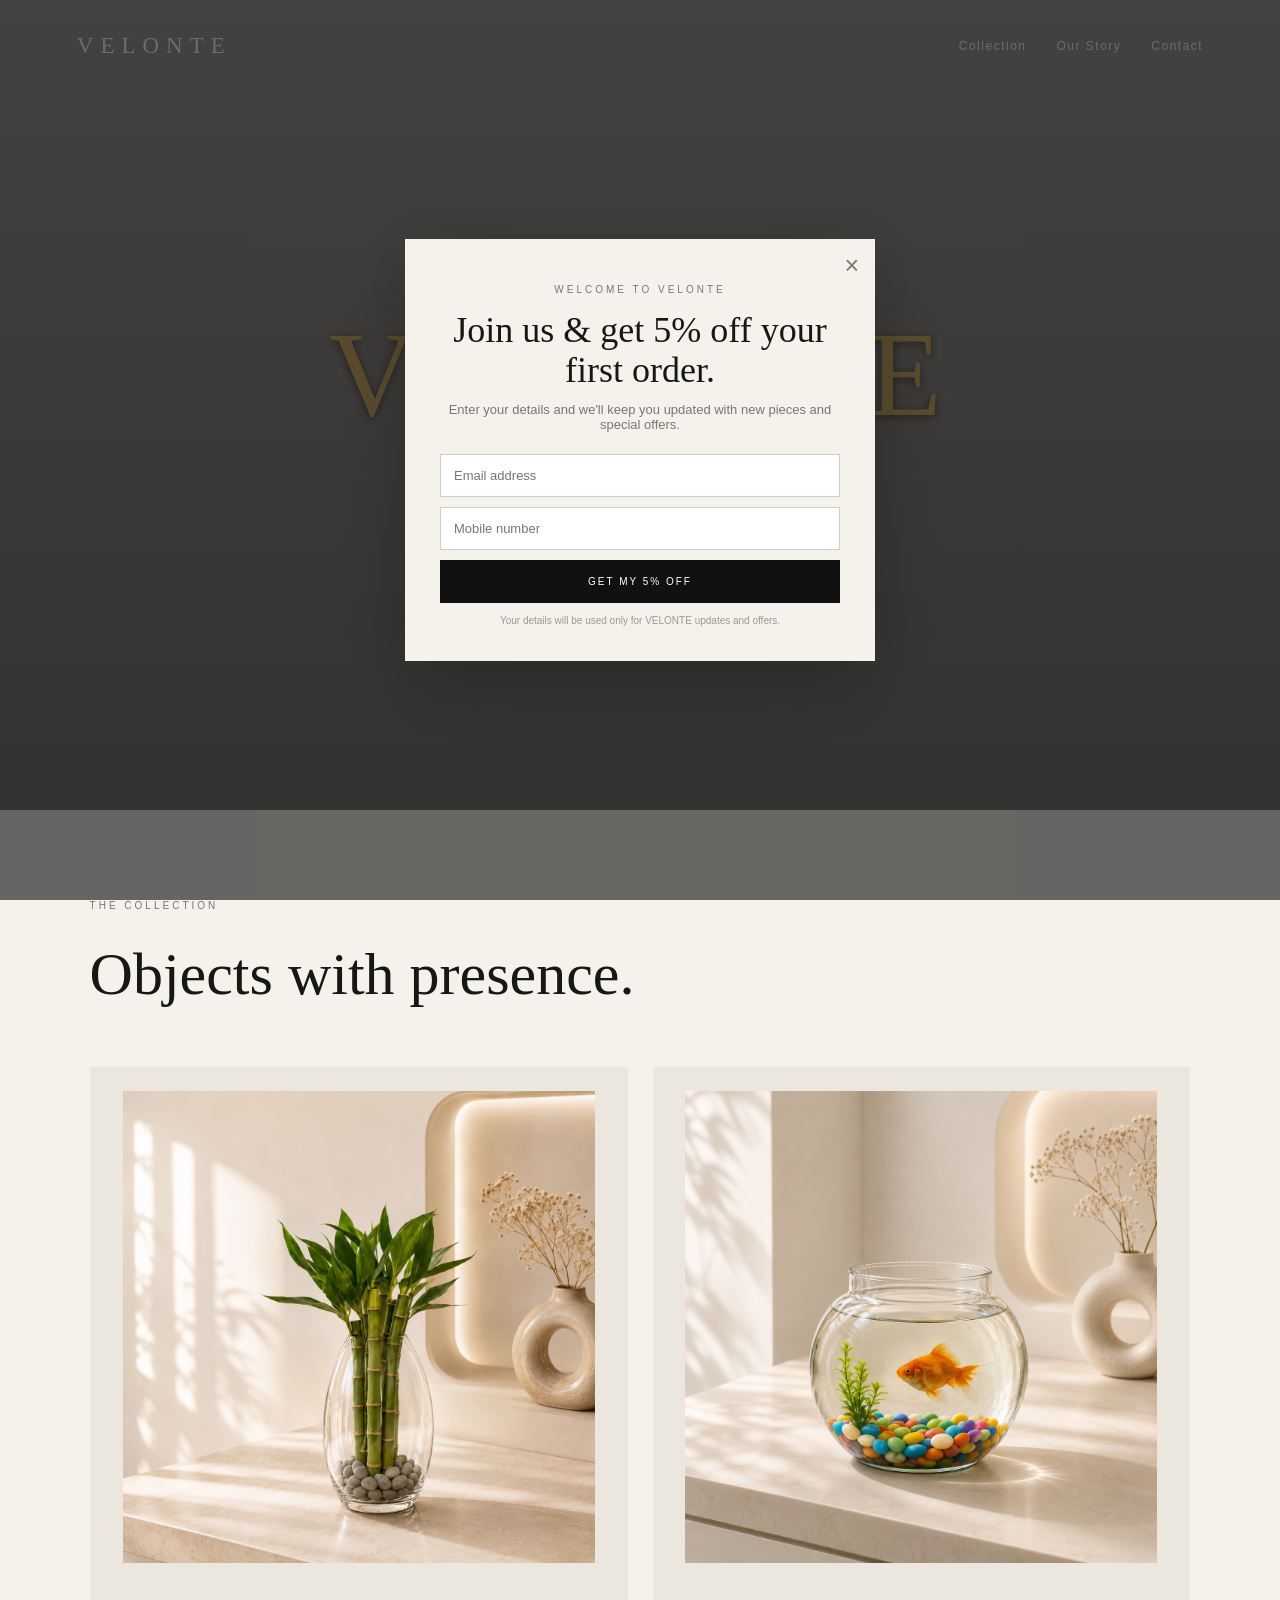
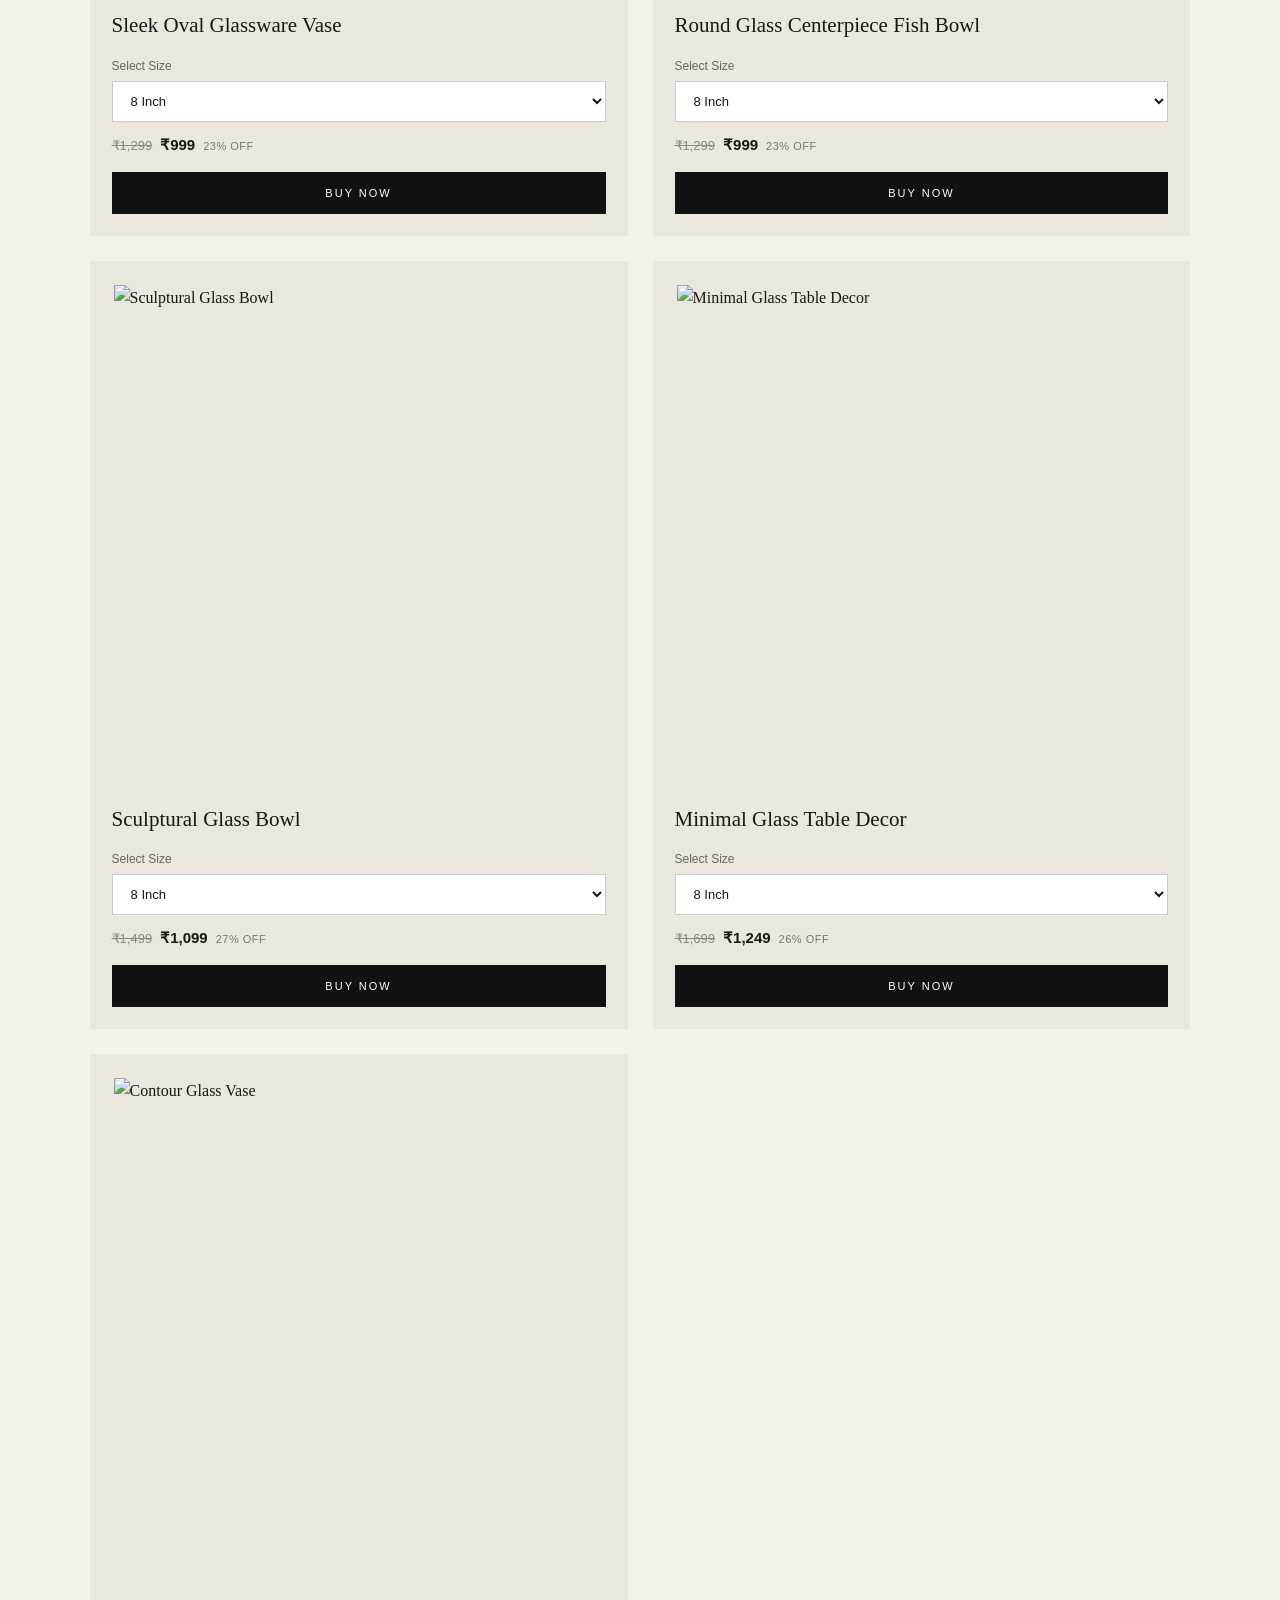
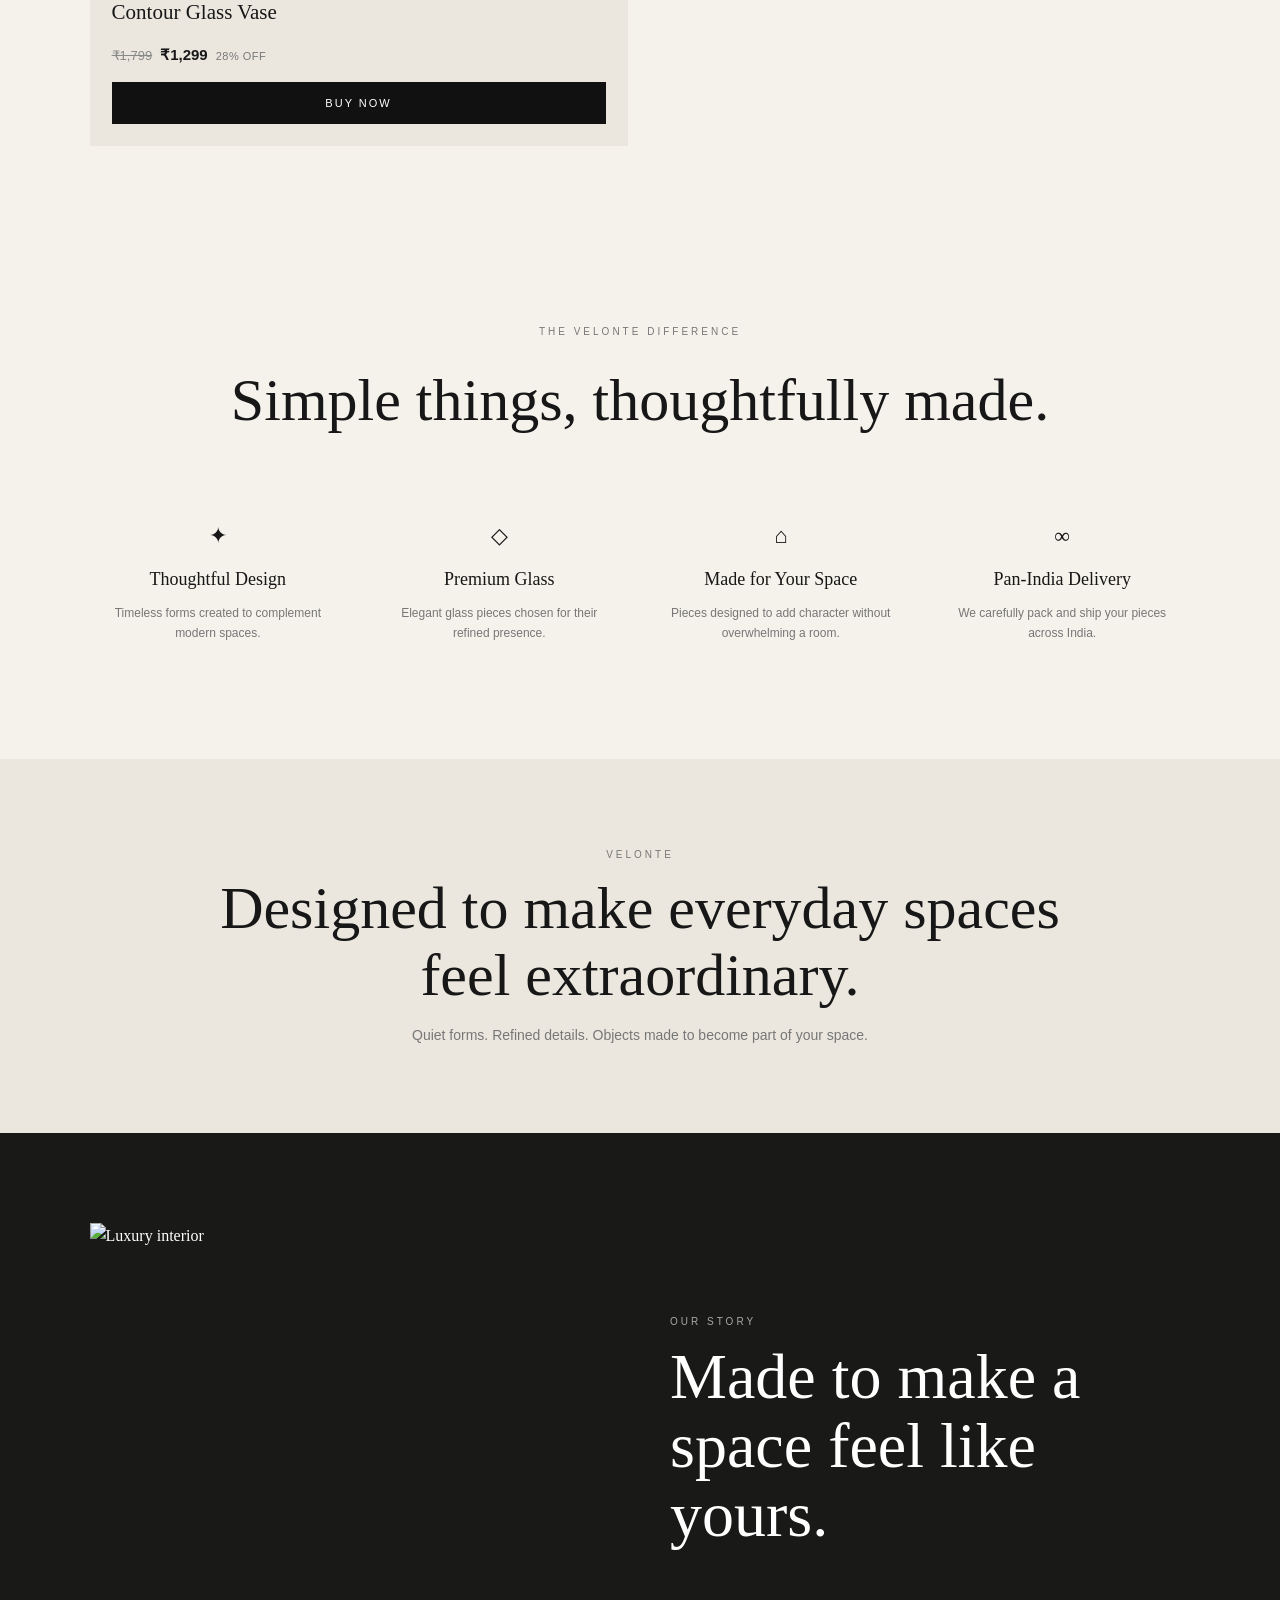
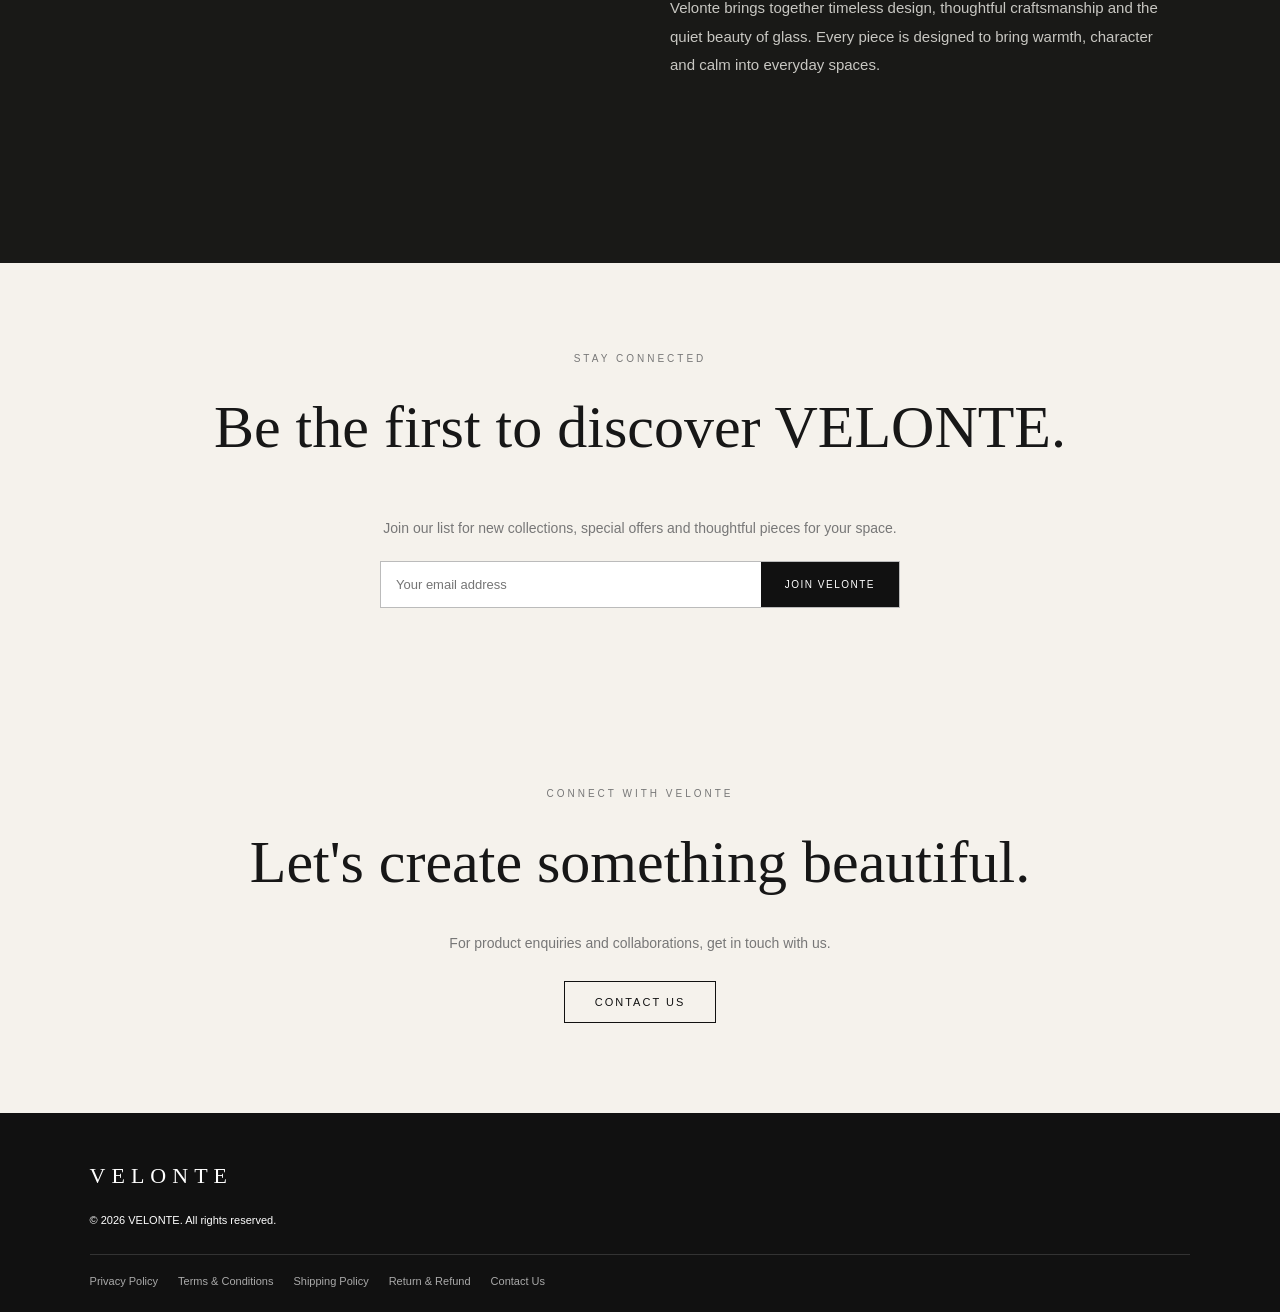
==== commit 811e6ce8: "Update index.html" ====
--- a/index.html
+++ b/index.html
@@ -1,769 +1,263 @@
 <!DOCTYPE html>
 <html lang="en">
 <head>
-  <meta charset="UTF-8">
-  <meta name="viewport" content="width=device-width, initial-scale=1.0">
-
-  <title>VELONTE — Modern Luxury Home Décor</title>
-  <link rel="stylesheet" href="style.css">
-
-  <style>
-    * {
-      box-sizing: border-box;
-      margin: 0;
-      padding: 0;
-    }
-
-    html {
-      scroll-behavior: smooth;
-    }
-
-    body {
-      font-family: Georgia, "Times New Roman", serif;
-      background: #f5f2ec;
-      color: #171717;
-      line-height: 1.6;
-    }
-
-    a {
-      color: inherit;
-      text-decoration: none;
-    }
-
-    /* NAVIGATION */
-
-    nav {
-      position: absolute;
-      top: 0;
-      left: 0;
-      width: 100%;
-      display: flex;
-      justify-content: space-between;
-      align-items: center;
-      padding: 28px 6%;
-      color: white;
-      z-index: 5;
-    }
-
-    .logo {
-      font-size: 23px;
-      letter-spacing: 7px;
-      white-space: nowrap;
-    }
-
-    .nav-links {
-      display: flex;
-      gap: 30px;
-      list-style: none;
-      font: 12px Arial, sans-serif;
-      letter-spacing: 1.5px;
-    }
-
-    .nav-links a {
-      transition: opacity 0.25s ease;
-    }
-
-    .nav-links a:hover {
-      opacity: 0.65;
-    }
-
-    /* HERO */
-
-    .hero {
-      min-height: 90vh;
-      display: flex;
-      align-items: center;
-      justify-content: center;
-      text-align: center;
-      color: white;
-      padding: 100px 6% 70px;
-
-      background:
-        linear-gradient(
-          rgba(0, 0, 0, 0.35),
-          rgba(0, 0, 0, 0.50)
-        ),
-        url("https://images.unsplash.com/photo-1618220179428-22790b461013?auto=format&fit=crop&w=2000&q=90")
-        center / cover no-repeat;
-    }
-
-    .hero-content {
-      max-width: 900px;
-    }
-
-    .hero .label {
-      color: white;
-    }
-
-    .hero h1 {
-      font-size: clamp(55px, 10vw, 120px);
-      font-weight: 400;
-      letter-spacing: 12px;
-    }
-
-    .hero p {
-      font-style: italic;
-      font-size: 18px;
-      margin: 15px 0 30px;
-    }
-
-    .btn {
-      display: inline-block;
-      border: 1px solid white;
-      padding: 14px 30px;
-      color: white;
-      font: 11px Arial, sans-serif;
-      letter-spacing: 2px;
-      text-transform: uppercase;
-      transition: all 0.3s ease;
-    }
-
-    .btn:hover {
-      background: white;
-      color: #111;
-    }
-
-    /* GENERAL SECTIONS */
-
-    section {
-      padding: 90px 7%;
-    }
-
-    .label {
-      font: 10px Arial, sans-serif;
-      letter-spacing: 3px;
-      color: #777;
-      text-transform: uppercase;
-      margin-bottom: 15px;
-    }
-
-    h2 {
-      font-size: clamp(38px, 5vw, 60px);
-      font-weight: 400;
-      margin-bottom: 45px;
-    }
-
-    /* PRODUCTS */
-
-    .products {
-      display: grid;
-      grid-template-columns: repeat(2, 1fr);
-      gap: 25px;
-    }
-
-    .product {
-      background: #ebe7df;
-      overflow: hidden;
-    }
-
-    .product-image-link {
-      display: block;
-    }
-
-    .product-image-wrap {
-      width: 100%;
-      height: 520px;
-      background: #ebe7df;
-      display: flex;
-      align-items: center;
-      justify-content: center;
-      overflow: hidden;
-    }
-
-    .product img {
-      width: 100%;
-      height: 100%;
-      object-fit: contain;
-      object-position: center;
-      display: block;
-      padding: 24px;
-      transition: transform 0.5s ease;
-    }
-
-    .product:hover img {
-      transform: scale(1.025);
-    }
-
-    .product-info {
-      padding: 22px;
-      background: #ebe7df;
-    }
-
-    .product-name {
-      font-size: 21px;
-      margin-bottom: 16px;
-    }
-
-    .price {
-      font: 13px Arial, sans-serif;
-      color: #777;
-    }
-
-    .old-price {
-      text-decoration: line-through;
-      color: #888;
-    }
-
-    .sale-price {
-      margin-left: 8px;
-      color: #171717;
-      font-size: 15px;
-      font-weight: 700;
-    }
-
-    .discount {
-      margin-left: 8px;
-      font-size: 11px;
-      color: #777;
-      letter-spacing: 0.5px;
-    }
-
-    .size-label {
-      display: block;
-      margin: 15px 0 8px;
-      font: 12px Arial, sans-serif;
-      color: #666;
-    }
-
-    .size-select {
-      width: 100%;
-      padding: 11px 14px;
-      border: 1px solid #ccc;
-      background: white;
-      color: #171717;
-      font: 13px Arial, sans-serif;
-      outline: none;
-      cursor: pointer;
-    }
-
-    .size-select:focus {
-      border-color: #777;
-    }
-
-    .buy-button {
-      display: inline-block;
-      width: 100%;
-      margin-top: 18px;
-      padding: 14px 30px;
-      border: 1px solid #111;
-      background: #111;
-      color: white;
-      font: 11px Arial, sans-serif;
-      letter-spacing: 2px;
-      text-transform: uppercase;
-      cursor: pointer;
-      transition: all 0.3s ease;
-    }
-
-    .buy-button:hover {
-      background: transparent;
-      color: #111;
-    }
-
-    /* STORY */
-
-    .story {
-      background: #191917;
-      color: white;
-      display: grid;
-      grid-template-columns: 1fr 1fr;
-      gap: 60px;
-      align-items: center;
-    }
-
-    .story img {
-      width: 100%;
-      height: 550px;
-      object-fit: cover;
-      display: block;
-    }
-
-    .story h2 {
-      font-size: clamp(40px, 5vw, 65px);
-      line-height: 1.08;
-    }
-
-    .story p {
-      font: 15px Arial, sans-serif;
-      color: #c8c7c2;
-      line-height: 1.9;
-      max-width: 500px;
-    }
-
-    /* CONTACT */
-
-    .contact {
-      text-align: center;
-    }
-
-    .contact h2 {
-      max-width: 800px;
-      margin: 0 auto 25px;
-    }
-
-    .contact p {
-      font: 14px Arial, sans-serif;
-      color: #777;
-      margin-bottom: 30px;
-    }
-
-    .dark {
-      color: #111;
-      border-color: #111;
-    }
-
-    .dark:hover {
-      background: #111;
-      color: white;
-    }
-
-    /* FOOTER */
-
-    footer {
-      background: #111;
-      color: white;
-      padding: 50px 7%;
-      font: 11px Arial, sans-serif;
-    }
-
-    .footer-logo {
-      font-family: Georgia, serif;
-      font-size: 22px;
-      letter-spacing: 6px;
-      margin-bottom: 25px;
-    }
-
-    /* MOBILE */
-
-    @media (max-width: 700px) {
-      .nav-links {
-        display: none;
-      }
-
-      nav {
-        padding: 22px 5%;
-      }
-
-      .hero {
-        min-height: 82vh;
-        padding: 90px 5% 60px;
-      }
-
-      .hero h1 {
-        letter-spacing: 7px;
-      }
-
-      section {
-        padding: 70px 5%;
-      }
-
-      .products {
-        grid-template-columns: 1fr;
-      }
-
-      .product-image-wrap {
-        height: 430px;
-      }
-
-      .story {
-        grid-template-columns: 1fr;
-      }
-
-      .story img {
-        height: 420px;
-      }
-    }
-  </style>
+<meta charset="UTF-8">
+<meta name="viewport" content="width=device-width, initial-scale=1.0">
+<title>VELONTE — Modern Luxury Home Décor</title>
+<link rel="stylesheet" href="style.css">
+<style>
+*{box-sizing:border-box;margin:0;padding:0}
+html{scroll-behavior:smooth}
+body{font-family:Georgia,"Times New Roman",serif;background:#f5f2ec;color:#171717;line-height:1.6}
+a{color:inherit;text-decoration:none}
+nav{position:absolute;top:0;left:0;width:100%;display:flex;justify-content:space-between;align-items:center;padding:28px 6%;color:white;z-index:5}
+.logo{font-size:23px;letter-spacing:7px;white-space:nowrap}
+.nav-links{display:flex;gap:30px;list-style:none;font:12px Arial,sans-serif;letter-spacing:1.5px}
+.nav-links a:hover{opacity:.65}
+.hero{min-height:90vh;display:flex;align-items:center;justify-content:center;text-align:center;color:white;padding:100px 6% 70px;background:linear-gradient(rgba(0,0,0,.35),rgba(0,0,0,.50)),url("https://images.unsplash.com/photo-1618220179428-22790b461013?auto=format&fit=crop&w=2000&q=90") center/cover no-repeat}
+.hero-content{max-width:900px}.hero .label{color:white}
+.hero h1{
+font-family:"Bodoni 72","Didot","Bodoni MT","Times New Roman",serif;
+font-size:clamp(55px,10vw,120px);
+font-weight:500;
+letter-spacing:10px;
+line-height:1;
+color:#d6b36a;
+text-shadow:0 2px 8px rgba(0,0,0,.45);
+}
+.hero p{font-style:italic;font-size:18px;margin:15px 0 30px}
+.btn{display:inline-block;border:1px solid white;padding:14px 30px;color:white;font:11px Arial,sans-serif;letter-spacing:2px;text-transform:uppercase;transition:.3s}
+.btn:hover{background:white;color:#111}
+section{padding:90px 7%}
+.label{font:10px Arial,sans-serif;letter-spacing:3px;color:#777;text-transform:uppercase;margin-bottom:15px}
+h2{font-size:clamp(38px,5vw,60px);font-weight:400;margin-bottom:45px}
+.products{display:grid;grid-template-columns:repeat(2,1fr);gap:25px}
+.product{background:#ebe7df;overflow:hidden}
+.product-image-link{display:block}
+.product-image-wrap{width:100%;height:520px;background:#ebe7df;display:flex;align-items:center;justify-content:center;overflow:hidden}
+.product img{width:100%;height:100%;object-fit:contain;object-position:center;display:block;padding:24px;transition:transform .5s}
+.product:hover img{transform:scale(1.025)}
+.product-info{padding:22px;background:#ebe7df}
+.product-name{font-size:21px;margin-bottom:16px}
+.price{font:13px Arial,sans-serif;color:#777}
+.old-price{text-decoration:line-through;color:#888}
+.sale-price{margin-left:8px;color:#171717;font-size:15px;font-weight:700}
+.discount{margin-left:8px;font-size:11px;color:#777;letter-spacing:.5px}
+.size-label{display:block;margin:15px 0 8px;font:12px Arial,sans-serif;color:#666}
+.size-select{width:100%;padding:11px 14px;border:1px solid #ccc;background:white;color:#171717;font:13px Arial,sans-serif;outline:none;cursor:pointer}
+.buy-button{display:inline-block;width:100%;margin-top:18px;padding:14px 30px;border:1px solid #111;background:#111;color:white;font:11px Arial,sans-serif;letter-spacing:2px;text-transform:uppercase;cursor:pointer;transition:.3s}
+.buy-button:hover{background:transparent;color:#111}
+.why{text-align:center}
+.why-grid{display:grid;grid-template-columns:repeat(4,1fr);gap:25px}
+.why-item{padding:25px 15px}.why-icon{font-size:22px;margin-bottom:12px}.why-item h3{font-size:18px;font-weight:400;margin-bottom:9px}.why-item p{font:12px Arial,sans-serif;color:#777;line-height:1.7}
+.statement{background:#ebe7df;text-align:center}.statement h2{max-width:850px;margin:0 auto 18px;line-height:1.12}.statement p{max-width:600px;margin:auto;font:14px Arial,sans-serif;color:#777}
+.story{background:#191917;color:white;display:grid;grid-template-columns:1fr 1fr;gap:60px;align-items:center}
+.story img{width:100%;height:550px;object-fit:cover;display:block}.story h2{font-size:clamp(40px,5vw,65px);line-height:1.08}.story p{font:15px Arial,sans-serif;color:#c8c7c2;line-height:1.9;max-width:500px}
+.newsletter{text-align:center}.newsletter p{font:14px Arial,sans-serif;color:#777;margin:0 auto 25px;max-width:550px}
+.newsletter-form{display:flex;max-width:520px;margin:auto;border:1px solid #bbb;background:white}.newsletter-form input{flex:1;border:0;outline:0;padding:15px;font:13px Arial,sans-serif}.newsletter-form button{border:0;background:#111;color:white;padding:0 24px;font:10px Arial,sans-serif;letter-spacing:1.5px;text-transform:uppercase;cursor:pointer}
+.contact{text-align:center}.contact h2{max-width:800px;margin:0 auto 25px}.contact p{font:14px Arial,sans-serif;color:#777;margin-bottom:30px}.dark{color:#111;border-color:#111}.dark:hover{background:#111;color:white}
+footer{background:#111;color:white;padding:50px 7% 25px;font:11px Arial,sans-serif}.footer-logo{font-family:Georgia,serif;font-size:22px;letter-spacing:6px;margin-bottom:25px}.policy-links{margin-top:28px;padding-top:20px;border-top:1px solid #333;display:flex;flex-wrap:wrap;gap:10px 20px}.policy-links a{color:#aaa}.policy-links a:hover{color:white}
+.offer-overlay{position:fixed;inset:0;background:rgba(0,0,0,.58);display:none;align-items:center;justify-content:center;padding:20px;z-index:1000}.offer-overlay.show{display:flex}.offer-popup{width:min(470px,100%);background:#f5f2ec;position:relative;padding:45px 35px 35px;text-align:center;box-shadow:0 20px 70px rgba(0,0,0,.25)}.offer-close{position:absolute;right:16px;top:12px;border:0;background:transparent;font-size:25px;color:#777;cursor:pointer}.offer-popup h2{font-size:36px;line-height:1.12;margin-bottom:12px}.offer-popup p{font:13px Arial,sans-serif;color:#777;margin-bottom:22px}.offer-form input{width:100%;padding:13px;border:1px solid #ccc;background:white;margin-bottom:10px;font:13px Arial,sans-serif;outline:none}.offer-form button{width:100%;padding:15px;border:1px solid #111;background:#111;color:white;cursor:pointer;font:10px Arial,sans-serif;letter-spacing:2px;text-transform:uppercase}.offer-note{margin-top:12px;font:10px Arial,sans-serif;color:#999}
+@media(max-width:700px){.nav-links{display:none}nav{padding:22px 5%}.hero{min-height:82vh;padding:90px 5% 60px}.hero h1{letter-spacing:6px;font-size:clamp(48px,14vw,82px)}section{padding:70px 5%}.products{grid-template-columns:1fr}.product-image-wrap{height:430px}.why-grid{grid-template-columns:1fr 1fr;gap:10px}.story{grid-template-columns:1fr}.story img{height:420px}.newsletter-form{display:block;border:0;background:transparent}.newsletter-form input{width:100%;border:1px solid #bbb;margin-bottom:10px}.newsletter-form button{width:100%;padding:14px}.offer-popup{padding:40px 23px 28px}.offer-popup h2{font-size:30px}}
+</style>
 </head>
-
 <body>
 
-  <!-- NAVIGATION -->
-
-  <nav>
-    <div class="logo">VELONTE</div>
-
-    <ul class="nav-links">
-      <li><a href="#collection">Collection</a></li>
-      <li><a href="#story">Our Story</a></li>
-      <li><a href="#contact">Contact</a></li>
-    </ul>
-  </nav>
-
-
-  <!-- HERO -->
-
-  <header class="hero">
-    <div class="hero-content">
-
-      <div class="label">
-        Modern Luxury Home Décor
-      </div>
-
-      <h1>VELONTE</h1>
-
-      <p>
-        Crafted for Calm. Made for You.
-      </p>
-
-      <a href="#collection" class="btn">
-        Explore Collection
-      </a>
-
-    </div>
-  </header>
-
-
-  <!-- COLLECTION -->
-
-  <section id="collection">
-
-    <div class="label">
-      The Collection
-    </div>
-
-    <h2>
-      Objects with presence.
-    </h2>
-
-    <div class="products">
-
-      <!-- PRODUCT 1 -->
-
-      <article class="product">
-
-        <a href="oval-vase.html" class="product-image-link">
-          <div class="product-image-wrap">
-            <img
-              src="265d1c0c-637f-4a92-a396-1587f849c95f.png"
-              alt="Sleek Oval Glassware Vase"
-            >
-          </div>
-        </a>
-
-        <div class="product-info">
-
-          <div class="product-name">
-            Sleek Oval Glassware Vase
-          </div>
-
-          <div class="price">
-            <span class="old-price">₹1,599</span>
-            <strong class="sale-price">₹1,199</strong>
-            <span class="discount">25% OFF</span>
-          </div>
-
-          <button
-            class="buy-button"
-            onclick="window.location.href='oval-vase.html';"
-          >
-            Buy Now
-          </button>
-
-        </div>
-
-      </article>
-
-
-      <!-- PRODUCT 2 -->
-
-      <article class="product">
-
-        <a href="product.html" class="product-image-link">
-          <div class="product-image-wrap">
-            <img
-              src="D04185F2-E42E-40F6-8C4F-E76BD91C139E.png"
-              alt="Round Glass Centerpiece Fish Bowl"
-            >
-          </div>
-        </a>
-
-        <div class="product-info">
-
-          <div class="product-name">
-            Round Glass Centerpiece Fish Bowl
-          </div>
-
-          <label
-            class="size-label"
-            for="fishBowlSize"
-          >
-            Select Size
-          </label>
-
-          <select
-            id="fishBowlSize"
-            class="size-select"
-            onchange="updateFishBowlPrice()"
-          >
-            <option value="999" data-mrp="1299">
-              8 Inch
-            </option>
-
-            <option value="1399" data-mrp="1799">
-              10 Inch
-            </option>
-          </select>
-
-          <div
-            class="price"
-            id="fishBowlPrice"
-            style="margin-top:14px;"
-          >
-            <span class="old-price">₹1,299</span>
-            <strong class="sale-price">₹999</strong>
-            <span class="discount">23% OFF</span>
-          </div>
-
-          <button
-            class="buy-button"
-            onclick="buyFishBowl();"
-          >
-            Buy Now
-          </button>
-
-        </div>
-
-      </article>
-
-
-      <!-- TEMPORARY PRODUCT 3 -->
-
-      <article class="product">
-
-        <div class="product-image-wrap">
-          <img
-            src="https://images.unsplash.com/photo-1610701596007-11502861dcfa?auto=format&fit=crop&w=1200&q=85"
-            alt="Elegant Glass Decorative Bowl"
-          >
-        </div>
-
-        <div class="product-info">
-
-          <div class="product-name">
-            Sculptural Glass Bowl
-          </div>
-
-          <div class="price">
-            <span class="old-price">₹1,499</span>
-            <strong class="sale-price">₹1,099</strong>
-            <span class="discount">27% OFF</span>
-          </div>
-
-          <button
-            class="buy-button"
-            onclick="temporaryBuy('Sculptural Glass Bowl', 1099);"
-          >
-            Buy Now
-          </button>
-
-        </div>
-
-      </article>
-
-
-      <!-- TEMPORARY PRODUCT 4 -->
-
-      <article class="product">
-
-        <div class="product-image-wrap">
-          <img
-            src="https://images.unsplash.com/photo-1603204077779-bed963ea7d0e?auto=format&fit=crop&w=1200&q=85"
-            alt="Minimal Glass Table Decor"
-          >
-        </div>
-
-        <div class="product-info">
-
-          <div class="product-name">
-            Minimal Glass Table Decor
-          </div>
-
-          <div class="price">
-            <span class="old-price">₹1,699</span>
-            <strong class="sale-price">₹1,249</strong>
-            <span class="discount">26% OFF</span>
-          </div>
-
-          <button
-            class="buy-button"
-            onclick="temporaryBuy('Minimal Glass Table Decor', 1249);"
-          >
-            Buy Now
-          </button>
-
-        </div>
-
-      </article>
-
-
-      <!-- TEMPORARY PRODUCT 5 -->
-
-      <article class="product">
-
-        <div class="product-image-wrap">
-          <img
-            src="https://images.unsplash.com/photo-1578749556568-bc2c40e68b61?auto=format&fit=crop&w=1200&q=85"
-            alt="Premium Glass Vase"
-          >
-        </div>
-
-        <div class="product-info">
-
-          <div class="product-name">
-            Contour Glass Vase
-          </div>
-
-          <div class="price">
-            <span class="old-price">₹1,799</span>
-            <strong class="sale-price">₹1,299</strong>
-            <span class="discount">28% OFF</span>
-          </div>
-
-          <button
-            class="buy-button"
-            onclick="temporaryBuy('Contour Glass Vase', 1299);"
-          >
-            Buy Now
-          </button>
-
-        </div>
-
-      </article>
-
-    </div>
-
-  </section>
-
-
-  <!-- STORY -->
-
-  <section class="story" id="story">
-
-    <img
-      src="https://images.unsplash.com/photo-1618221195710-dd6b41faaea6?auto=format&fit=crop&w=1400&q=90"
-      alt="Luxury interior"
-    >
-
-    <div>
-
-      <div
-        class="label"
-        style="color:#aaa;"
-      >
-        Our Story
-      </div>
-
-      <h2>
-        Made to make a space feel like yours.
-      </h2>
-
-      <p>
-        Velonte brings together timeless design, thoughtful craftsmanship
-        and the quiet beauty of glass. Born from the rich glassmaking
-        heritage of Firozabad, every piece is designed to bring warmth,
-        character and calm into everyday spaces.
-      </p>
-
-    </div>
-
-  </section>
-
-
-  <!-- CONTACT -->
-
-  <section
-    id="contact"
-    class="contact"
-  >
-
-    <div class="label">
-      Connect With Velonte
-    </div>
-
-    <h2>
-      Let's create something beautiful.
-    </h2>
-
-    <p>
-      For product enquiries and collaborations,
-      get in touch with us.
-    </p>
-
-    <a
-      href="mailto:contact@velonte.in"
-      class="btn dark"
-    >
-      Contact Us
-    </a>
-
-  </section>
-
-
-  <!-- FOOTER -->
-
-  <footer>
-
-    <div class="footer-logo">
-      VELONTE
-    </div>
-
-    © 2026 VELONTE. All rights reserved.
-
-  </footer>
-
-
-  <!-- FISH BOWL PRICE SCRIPT -->
-
-  <script>
-    function updateFishBowlPrice() {
-      const select = document.getElementById("fishBowlSize");
-      const option = select.options[select.selectedIndex];
-
-      const selling = Number(option.value);
-      const mrp = Number(option.getAttribute("data-mrp"));
-
-      const discount = Math.round(
-        (1 - selling / mrp) * 100
-      );
-
-      document.getElementById("fishBowlPrice").innerHTML =
-        '<span class="old-price">₹' +
-        mrp.toLocaleString("en-IN") +
-        '</span>' +
-        '<strong class="sale-price">₹' +
-        selling.toLocaleString("en-IN") +
-        '</strong>' +
-        '<span class="discount">' +
-        discount +
-        '% OFF</span>';
-    }
-
-    function buyFishBowl() {
-      const select = document.getElementById("fishBowlSize");
-      const option = select.options[select.selectedIndex];
-
-      const size = option.textContent.trim();
-      const price = Number(option.value);
-
-      window.location.href =
-        "product.html?size=" +
-        encodeURIComponent(size) +
-        "&price=" +
-        encodeURIComponent(price);
-    }
-
-    function temporaryBuy(name, price) {
-      alert(
-        "VELONTE\n\n" +
-        name +
-        "\nPrice: ₹" +
-        price.toLocaleString("en-IN") +
-        "\n\nThis product will be connected when the actual product is added."
-      );
-    }
-  </script>
-
-  <script src="script.js"></script>
+<nav>
+<div class="logo">VELONTE</div>
+<ul class="nav-links">
+<li><a href="#collection">Collection</a></li>
+<li><a href="#story">Our Story</a></li>
+<li><a href="#contact">Contact</a></li>
+</ul>
+</nav>
+
+<header class="hero">
+<div class="hero-content">
+<div class="label">Modern Luxury Home Décor</div>
+<h1>VELONTE</h1>
+<p>Crafted for Calm. Made for You.</p>
+<a href="#collection" class="btn">Explore Collection</a>
+</div>
+</header>
+
+<section id="collection">
+<div class="label">The Collection</div>
+<h2>Objects with presence.</h2>
+<div class="products">
+
+<article class="product">
+<a href="oval-vase.html" class="product-image-link"><div class="product-image-wrap"><img src="265d1c0c-637f-4a92-a396-1587f849c95f.png" alt="Sleek Oval Glassware Vase"></div></a>
+<div class="product-info">
+<div class="product-name">Sleek Oval Glassware Vase</div>
+<label class="size-label" for="ovalVaseSize">Select Size</label>
+<select id="ovalVaseSize" class="size-select" onchange="updatePrice('ovalVaseSize','ovalVasePrice')">
+<option value="999" data-mrp="1299">8 Inch</option><option value="1299" data-mrp="1699">10 Inch</option>
+</select>
+<div class="price" id="ovalVasePrice" style="margin-top:14px;"><span class="old-price">₹1,299</span><strong class="sale-price">₹999</strong><span class="discount">23% OFF</span></div>
+<button class="buy-button" onclick="buySizedProduct('Sleek Oval Glassware Vase','ovalVaseSize','265d1c0c-637f-4a92-a396-1587f849c95f.png')">Buy Now</button>
+</div>
+</article>
+
+<article class="product">
+<a href="product.html" class="product-image-link"><div class="product-image-wrap"><img src="D04185F2-E42E-40F6-8C4F-E76BD91C139E.png" alt="Round Glass Centerpiece Fish Bowl"></div></a>
+<div class="product-info">
+<div class="product-name">Round Glass Centerpiece Fish Bowl</div>
+<label class="size-label" for="fishBowlSize">Select Size</label>
+<select id="fishBowlSize" class="size-select" onchange="updatePrice('fishBowlSize','fishBowlPrice')">
+<option value="999" data-mrp="1299">8 Inch</option><option value="1399" data-mrp="1799">10 Inch</option>
+</select>
+<div class="price" id="fishBowlPrice" style="margin-top:14px;"><span class="old-price">₹1,299</span><strong class="sale-price">₹999</strong><span class="discount">23% OFF</span></div>
+<button class="buy-button" onclick="buySizedProduct('Round Glass Centerpiece Fish Bowl','fishBowlSize','D04185F2-E42E-40F6-8C4F-E76BD91C139E.png')">Buy Now</button>
+</div>
+</article>
+
+<!-- TEMPORARY PRODUCT 1 -->
+<article class="product">
+<div class="product-image-wrap"><img src="https://images.unsplash.com/photo-1610701596007-11502861dcfa?auto=format&fit=crop&w=1200&q=85" alt="Sculptural Glass Bowl"></div>
+<div class="product-info">
+<div class="product-name">Sculptural Glass Bowl</div>
+<label class="size-label" for="tempOneSize">Select Size</label>
+<select id="tempOneSize" class="size-select" onchange="updatePrice('tempOneSize','tempOnePrice')">
+<option value="1099" data-mrp="1499">8 Inch</option><option value="1299" data-mrp="1699">10 Inch</option>
+</select>
+<div class="price" id="tempOnePrice" style="margin-top:14px;"><span class="old-price">₹1,499</span><strong class="sale-price">₹1,099</strong><span class="discount">27% OFF</span></div>
+<button class="buy-button" onclick="buySizedProduct('Sculptural Glass Bowl','tempOneSize','https://images.unsplash.com/photo-1610701596007-11502861dcfa?auto=format&fit=crop&w=1200&q=85')">Buy Now</button>
+</div>
+</article>
+
+<!-- TEMPORARY PRODUCT 2 -->
+<article class="product">
+<div class="product-image-wrap"><img src="https://images.unsplash.com/photo-1603204077779-bed963ea7d0e?auto=format&fit=crop&w=1200&q=85" alt="Minimal Glass Table Decor"></div>
+<div class="product-info">
+<div class="product-name">Minimal Glass Table Decor</div>
+<label class="size-label" for="tempTwoSize">Select Size</label>
+<select id="tempTwoSize" class="size-select" onchange="updatePrice('tempTwoSize','tempTwoPrice')">
+<option value="1249" data-mrp="1699">8 Inch</option><option value="1449" data-mrp="1899">10 Inch</option>
+</select>
+<div class="price" id="tempTwoPrice" style="margin-top:14px;"><span class="old-price">₹1,699</span><strong class="sale-price">₹1,249</strong><span class="discount">26% OFF</span></div>
+<button class="buy-button" onclick="buySizedProduct('Minimal Glass Table Decor','tempTwoSize','https://images.unsplash.com/photo-1603204077779-bed963ea7d0e?auto=format&fit=crop&w=1200&q=85')">Buy Now</button>
+</div>
+</article>
+
+<!-- TEMPORARY PRODUCT 3 — NO SIZE -->
+<article class="product">
+<div class="product-image-wrap"><img src="https://images.unsplash.com/photo-1578749556568-bc2c40e68b61?auto=format&fit=crop&w=1200&q=85" alt="Contour Glass Vase"></div>
+<div class="product-info">
+<div class="product-name">Contour Glass Vase</div>
+<div class="price"><span class="old-price">₹1,799</span><strong class="sale-price">₹1,299</strong><span class="discount">28% OFF</span></div>
+<button class="buy-button" onclick="buyProduct('Contour Glass Vase',1299,'https://images.unsplash.com/photo-1578749556568-bc2c40e68b61?auto=format&fit=crop&w=1200&q=85')">Buy Now</button>
+</div>
+</article>
+
+</div>
+</section>
+
+<section class="why">
+<div class="label">The VELONTE Difference</div>
+<h2>Simple things, thoughtfully made.</h2>
+<div class="why-grid">
+<div class="why-item"><div class="why-icon">✦</div><h3>Thoughtful Design</h3><p>Timeless forms created to complement modern spaces.</p></div>
+<div class="why-item"><div class="why-icon">◇</div><h3>Premium Glass</h3><p>Elegant glass pieces chosen for their refined presence.</p></div>
+<div class="why-item"><div class="why-icon">⌂</div><h3>Made for Your Space</h3><p>Pieces designed to add character without overwhelming a room.</p></div>
+<div class="why-item"><div class="why-icon">∞</div><h3>Pan-India Delivery</h3><p>We carefully pack and ship your pieces across India.</p></div>
+</div>
+</section>
+
+<section class="statement">
+<div class="label">VELONTE</div>
+<h2>Designed to make everyday spaces feel extraordinary.</h2>
+<p>Quiet forms. Refined details. Objects made to become part of your space.</p>
+</section>
+
+<section class="story" id="story">
+<img src="https://images.unsplash.com/photo-1618221195710-dd6b41faaea6?auto=format&fit=crop&w=1400&q=90" alt="Luxury interior">
+<div>
+<div class="label" style="color:#aaa;">Our Story</div>
+<h2>Made to make a space feel like yours.</h2>
+<p>Velonte brings together timeless design, thoughtful craftsmanship and the quiet beauty of glass. Every piece is designed to bring warmth, character and calm into everyday spaces.</p>
+</div>
+</section>
+
+<section class="newsletter">
+<div class="label">Stay Connected</div>
+<h2>Be the first to discover VELONTE.</h2>
+<p>Join our list for new collections, special offers and thoughtful pieces for your space.</p>
+<form class="newsletter-form" onsubmit="joinNewsletter(event)">
+<input type="email" id="newsletterEmail" placeholder="Your email address" required>
+<button type="submit">Join VELONTE</button>
+</form>
+</section>
+
+<section id="contact" class="contact">
+<div class="label">Connect With Velonte</div>
+<h2>Let's create something beautiful.</h2>
+<p>For product enquiries and collaborations, get in touch with us.</p>
+<a href="mailto:contact@velonte.in" class="btn dark">Contact Us</a>
+</section>
+
+<footer>
+<div class="footer-logo">VELONTE</div>
+© 2026 VELONTE. All rights reserved.
+<div class="policy-links">
+<a href="privacy-policy.html">Privacy Policy</a>
+<a href="terms-and-conditions.html">Terms & Conditions</a>
+<a href="shipping-policy.html">Shipping Policy</a>
+<a href="return-refund-policy.html">Return & Refund</a>
+<a href="contact.html">Contact Us</a>
+</div>
+</footer>
+
+<div class="offer-overlay" id="offerOverlay">
+<div class="offer-popup">
+<button class="offer-close" onclick="closeOffer()" aria-label="Close">×</button>
+<div class="label">Welcome to VELONTE</div>
+<h2>Join us & get 5% off your first order.</h2>
+<p>Enter your details and we'll keep you updated with new pieces and special offers.</p>
+<form class="offer-form" onsubmit="joinOffer(event)">
+<input id="offerEmail" type="email" placeholder="Email address" required>
+<input id="offerMobile" type="tel" inputmode="numeric" maxlength="10" pattern="[0-9]{10}" placeholder="Mobile number" required>
+<button type="submit">Get My 5% Off</button>
+</form>
+<div class="offer-note">Your details will be used only for VELONTE updates and offers.</div>
+</div>
+</div>
+
+<script>
+function goToCheckout(product,price,image,size){
+let url="checkout.html?product="+encodeURIComponent(product)+"&price="+encodeURIComponent(price)+"&image="+encodeURIComponent(image);
+if(size)url+="&size="+encodeURIComponent(size);
+window.location.href=url;
+}
+function buyProduct(product,price,image){goToCheckout(product,price,image,"")}
+function updatePrice(selectId,priceId){
+const select=document.getElementById(selectId),option=select.options[select.selectedIndex];
+const selling=Number(option.value),mrp=Number(option.getAttribute("data-mrp"));
+const discount=Math.round((1-selling/mrp)*100);
+document.getElementById(priceId).innerHTML='<span class="old-price">₹'+mrp.toLocaleString("en-IN")+'</span><strong class="sale-price">₹'+selling.toLocaleString("en-IN")+'</strong><span class="discount">'+discount+'% OFF</span>';
+}
+function buySizedProduct(product,selectId,image){
+const select=document.getElementById(selectId),option=select.options[select.selectedIndex];
+goToCheckout(product,Number(option.value),image,option.textContent.trim());
+}
+function closeOffer(){document.getElementById("offerOverlay").classList.remove("show");sessionStorage.setItem("velonteOfferClosed","1")}
+function joinOffer(e){
+e.preventDefault();
+const email=document.getElementById("offerEmail").value.trim(),mobile=document.getElementById("offerMobile").value.trim();
+if(!email||!(/^[0-9]{10}$/.test(mobile))){alert("Please enter a valid email and 10-digit mobile number.");return}
+localStorage.setItem("velonteOfferEmail",email);localStorage.setItem("velonteOfferMobile",mobile);localStorage.setItem("velonteOfferJoined","1");
+alert("Welcome to VELONTE! Your 5% first-order offer is ready.");closeOffer();
+}
+function joinNewsletter(e){
+e.preventDefault();const email=document.getElementById("newsletterEmail").value.trim();if(!email)return;
+localStorage.setItem("velonteNewsletterEmail",email);alert("Thank you for joining VELONTE.");document.getElementById("newsletterEmail").value="";
+}
+window.addEventListener("load",function(){
+if(!sessionStorage.getItem("velonteOfferClosed")&&!localStorage.getItem("velonteOfferJoined")){
+setTimeout(function(){document.getElementById("offerOverlay").classList.add("show")},1800);
+}
+});
+</script>
+<script src="script.js"></script>
 </body>
 </html>
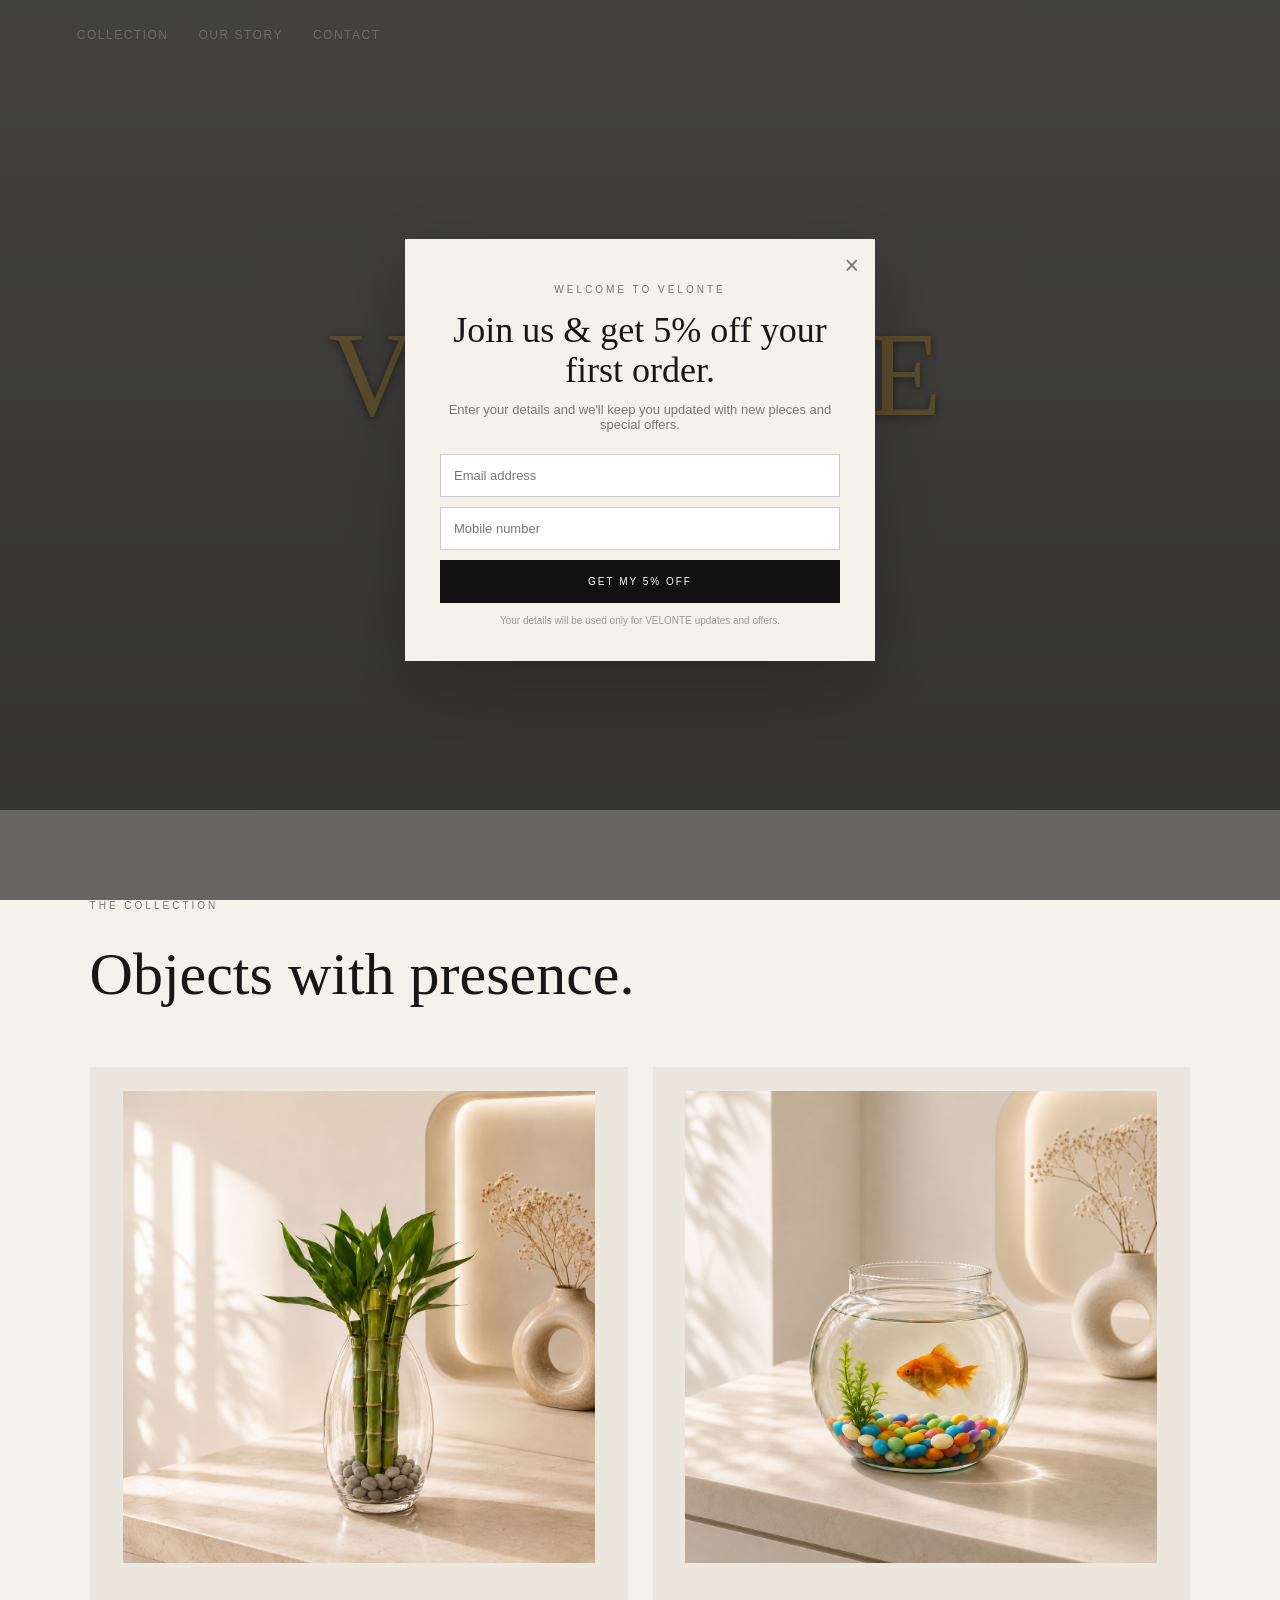
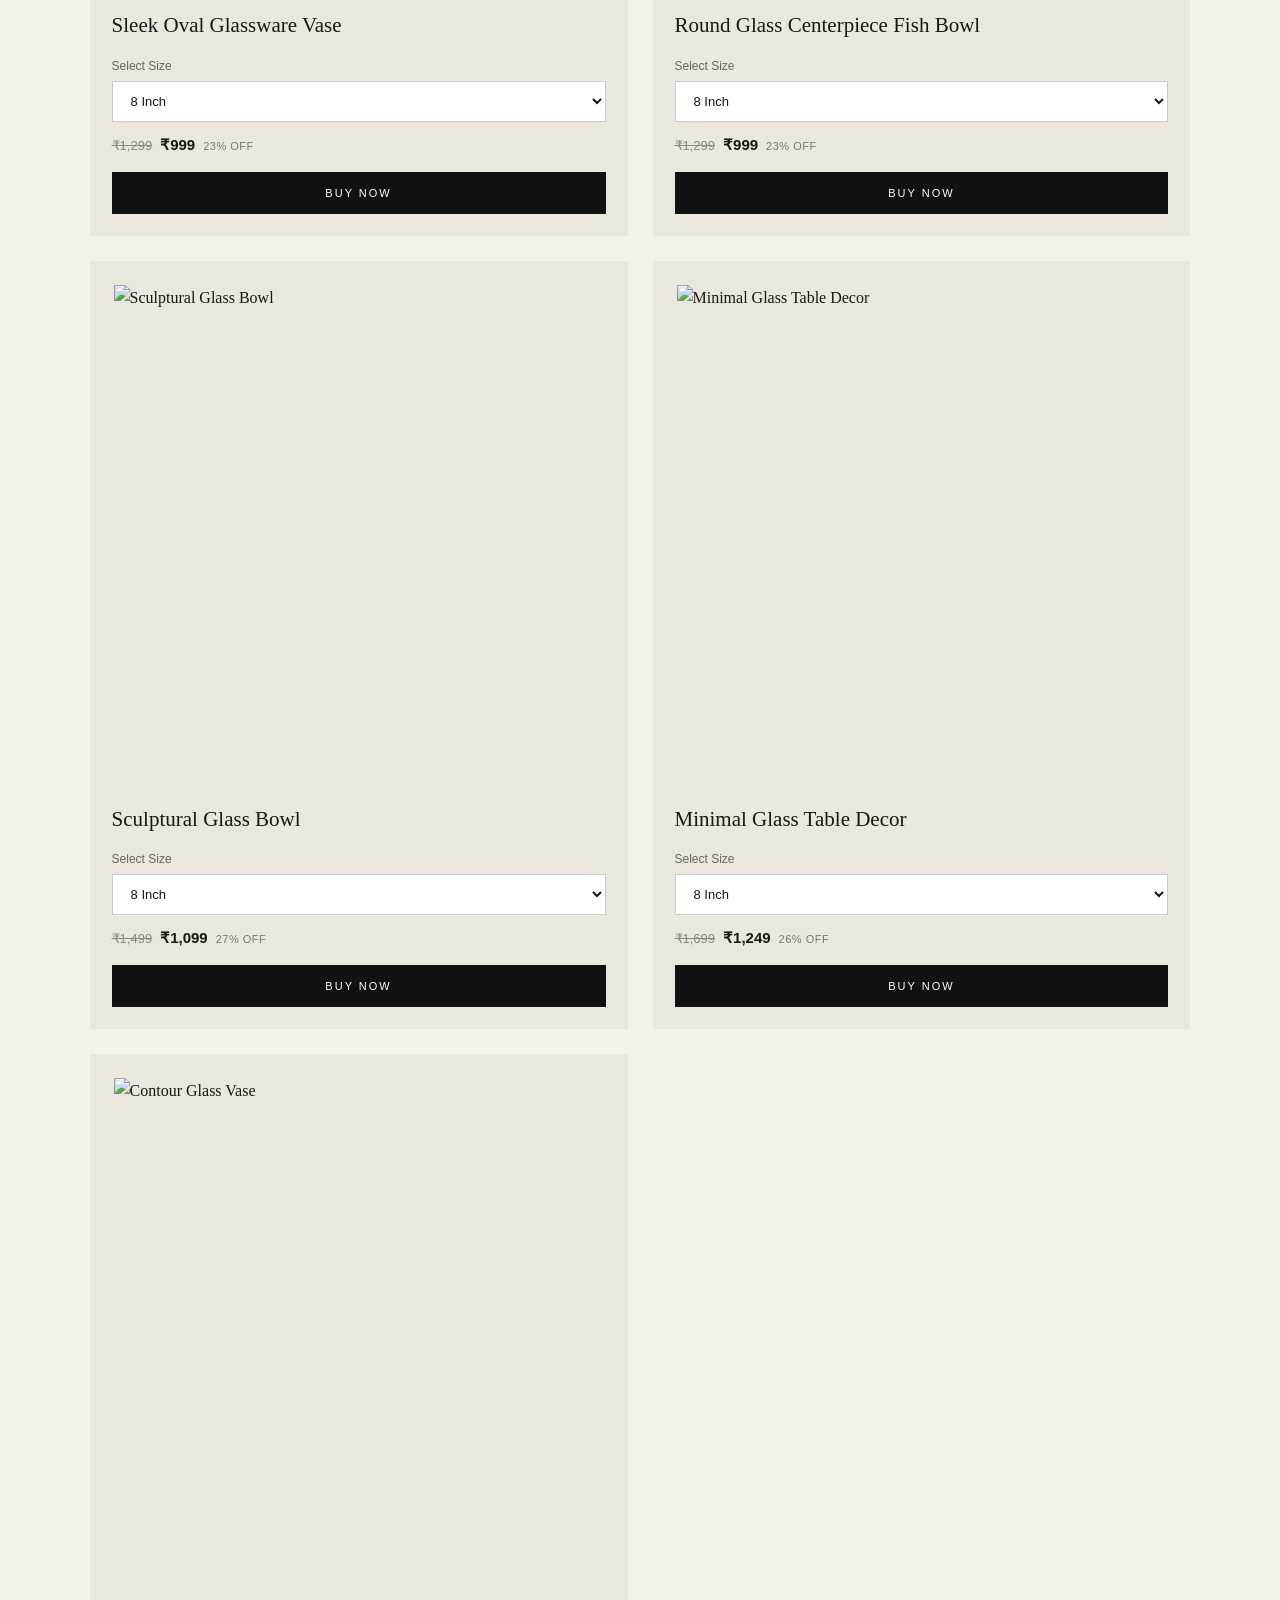
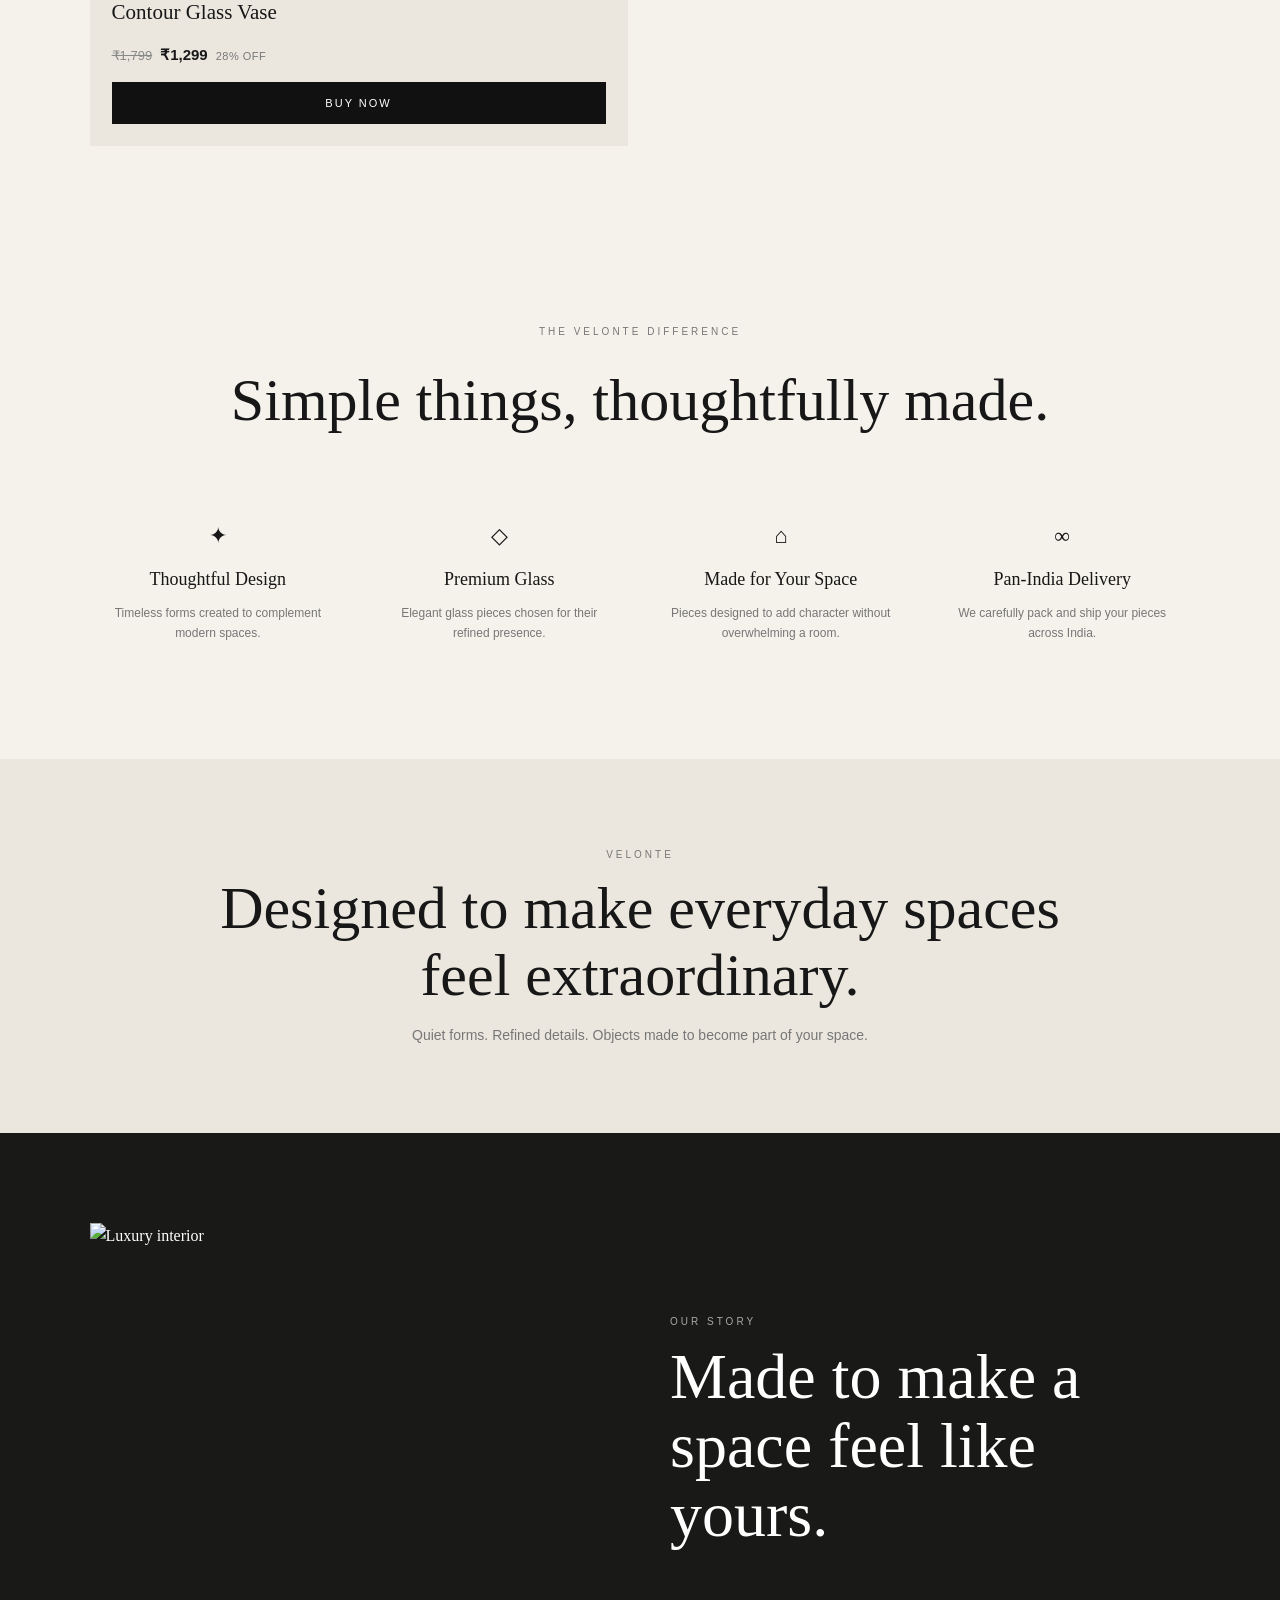
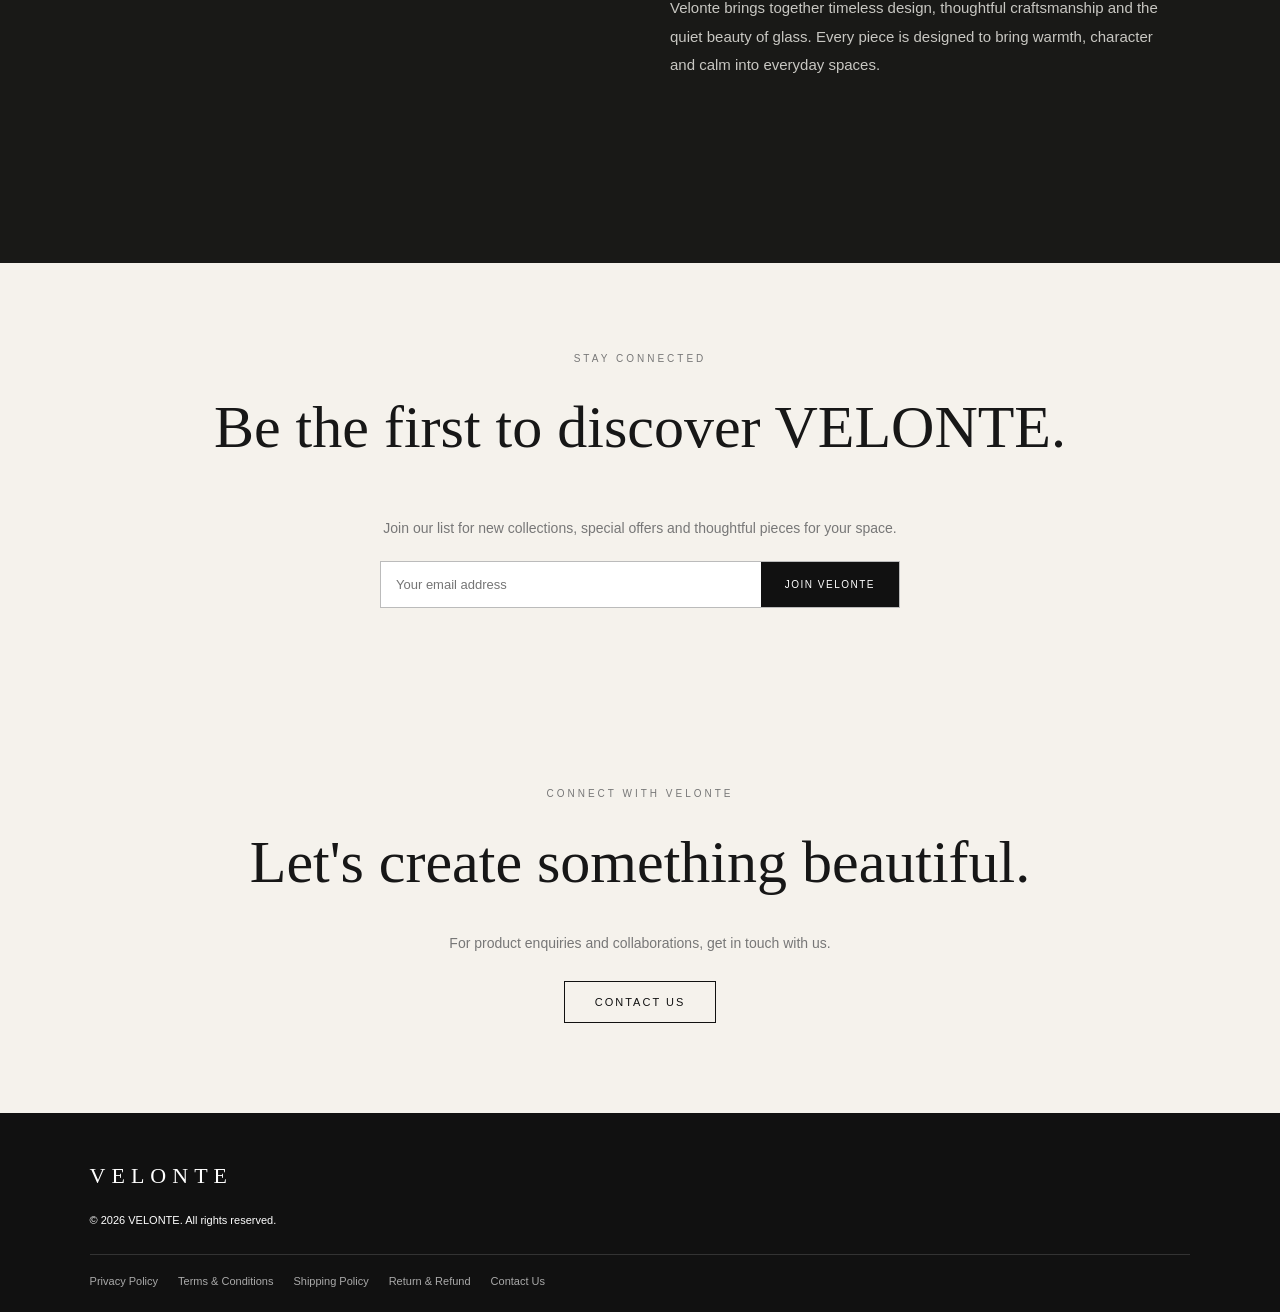
==== commit 194aa520: "Update index.html" ====
--- a/index.html
+++ b/index.html
@@ -64,12 +64,11 @@
 <body>
 
 <nav>
-<div class="logo">VELONTE</div>
-<ul class="nav-links">
-<li><a href="#collection">Collection</a></li>
-<li><a href="#story">Our Story</a></li>
-<li><a href="#contact">Contact</a></li>
-</ul>
+  <ul class="nav-links">
+    <li><a href="#collection">COLLECTION</a></li>
+    <li><a href="#story">OUR STORY</a></li>
+    <li><a href="#contact">CONTACT</a></li>
+  </ul>
 </nav>
 
 <header class="hero">
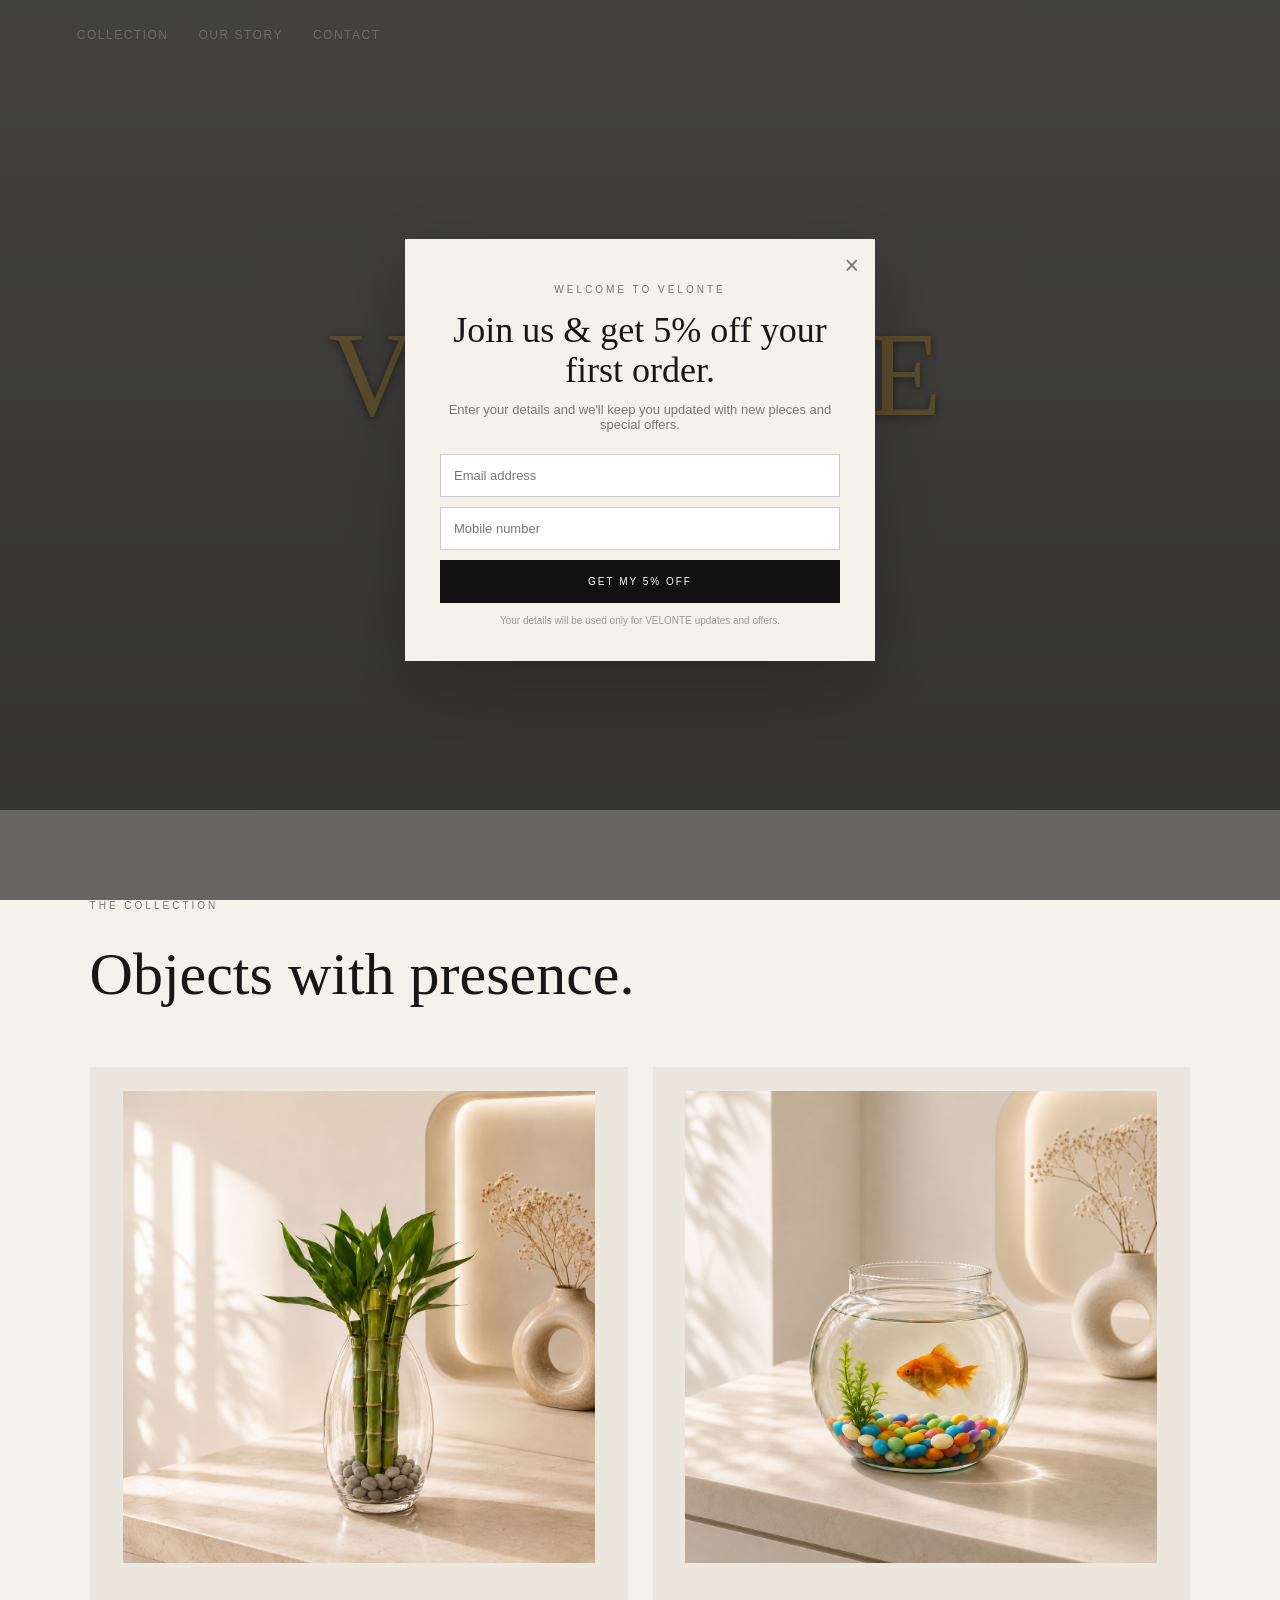
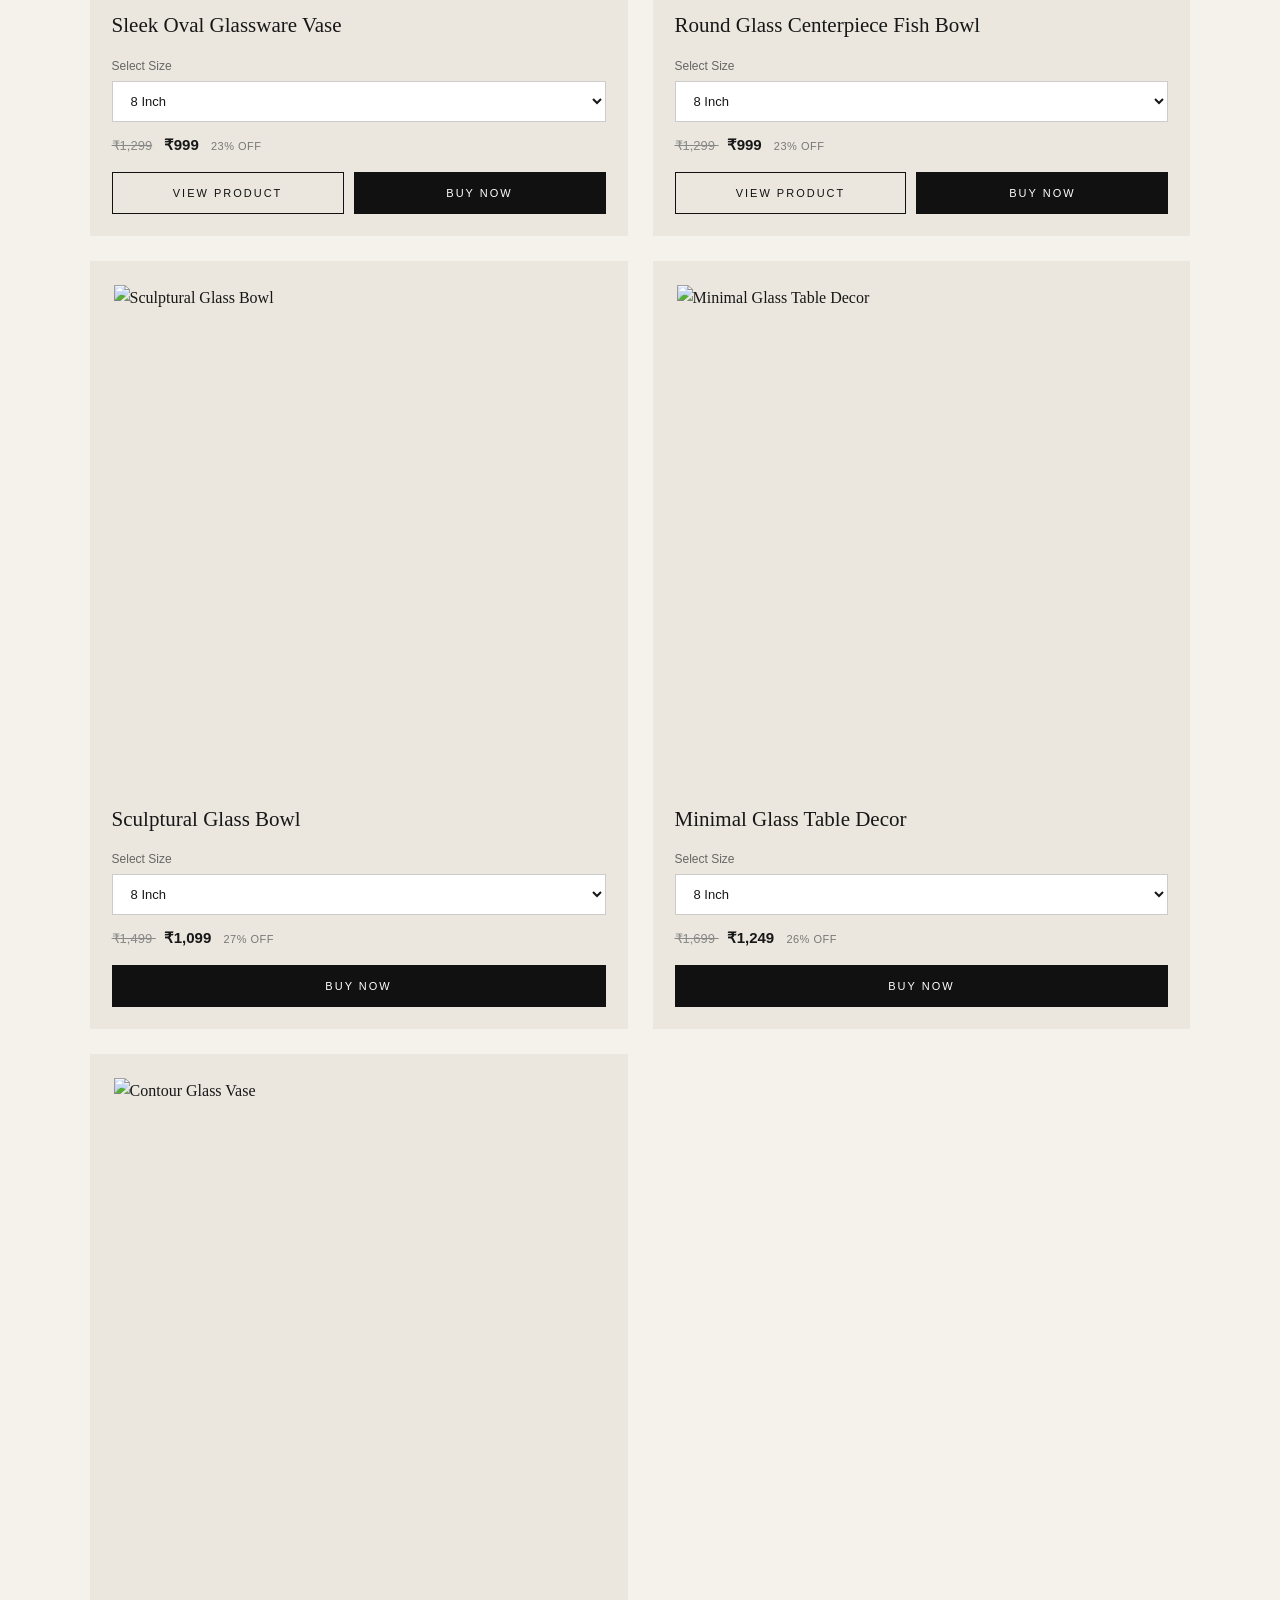
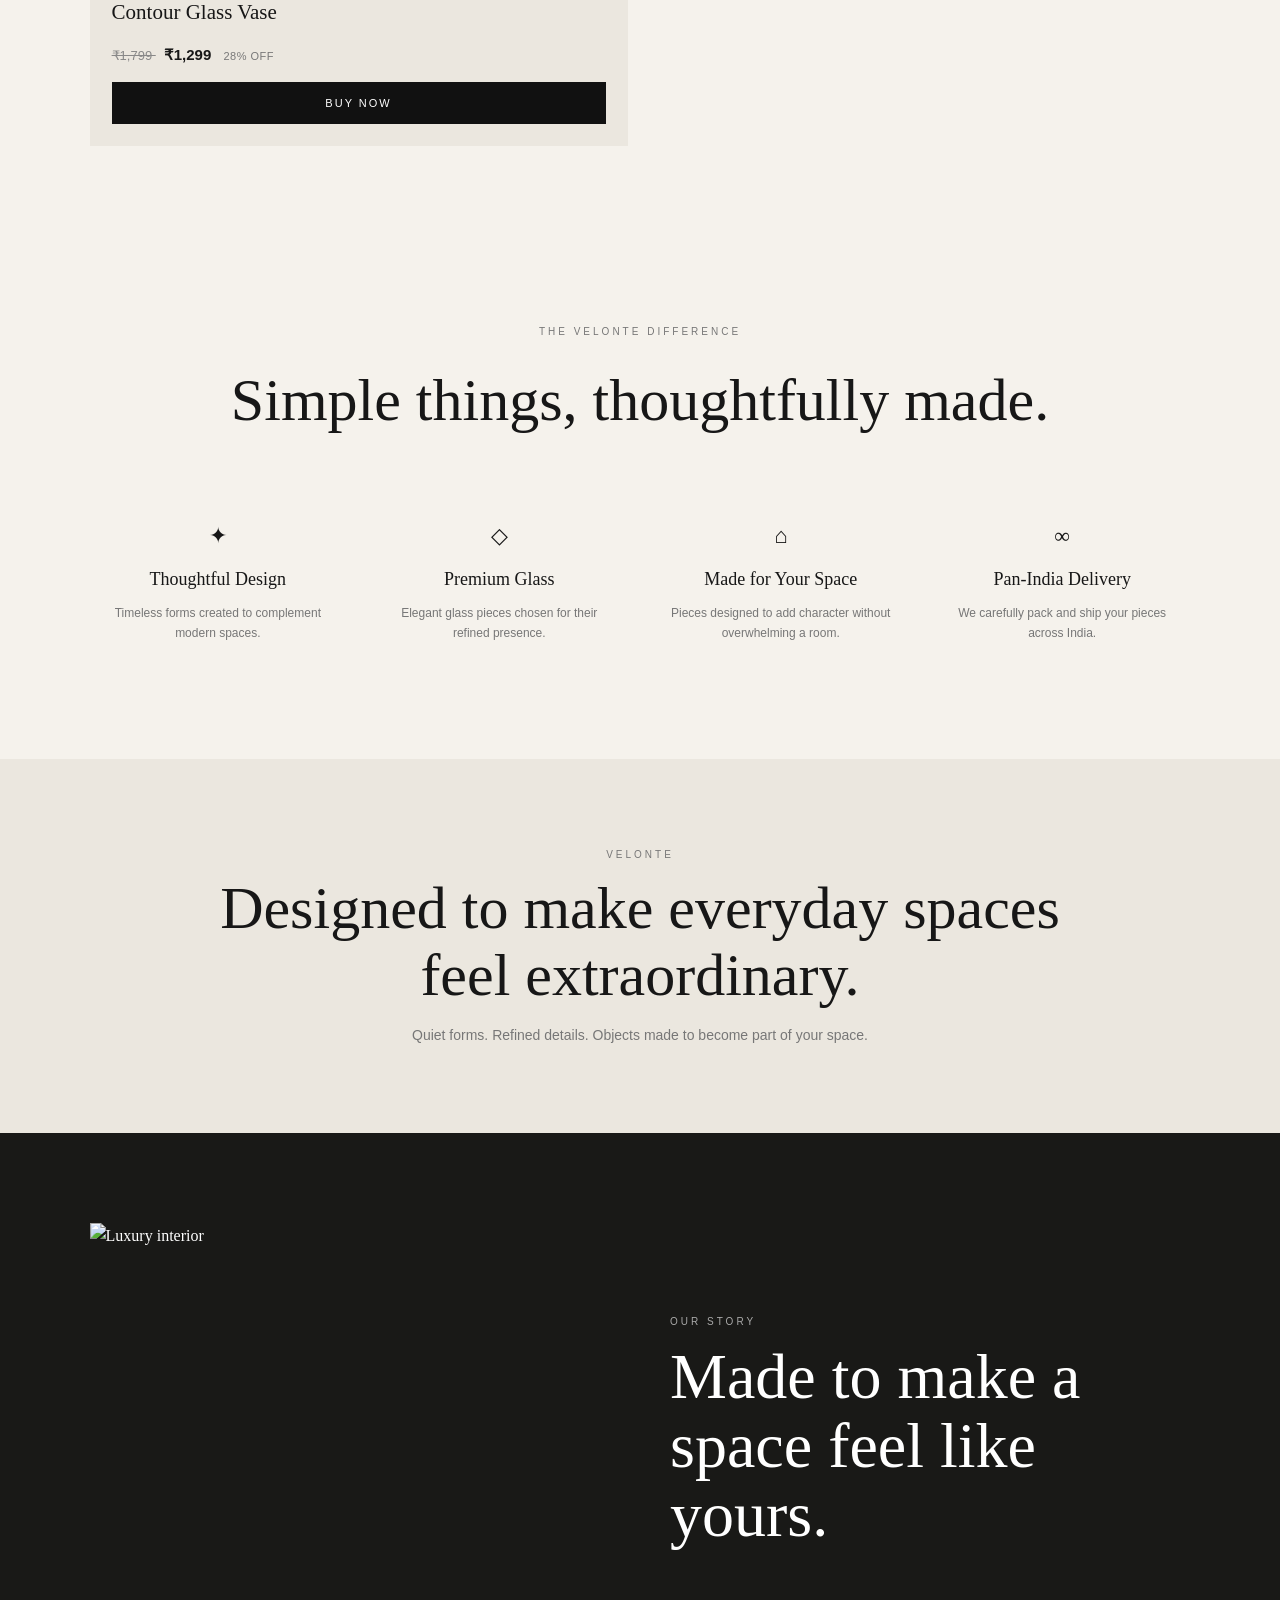
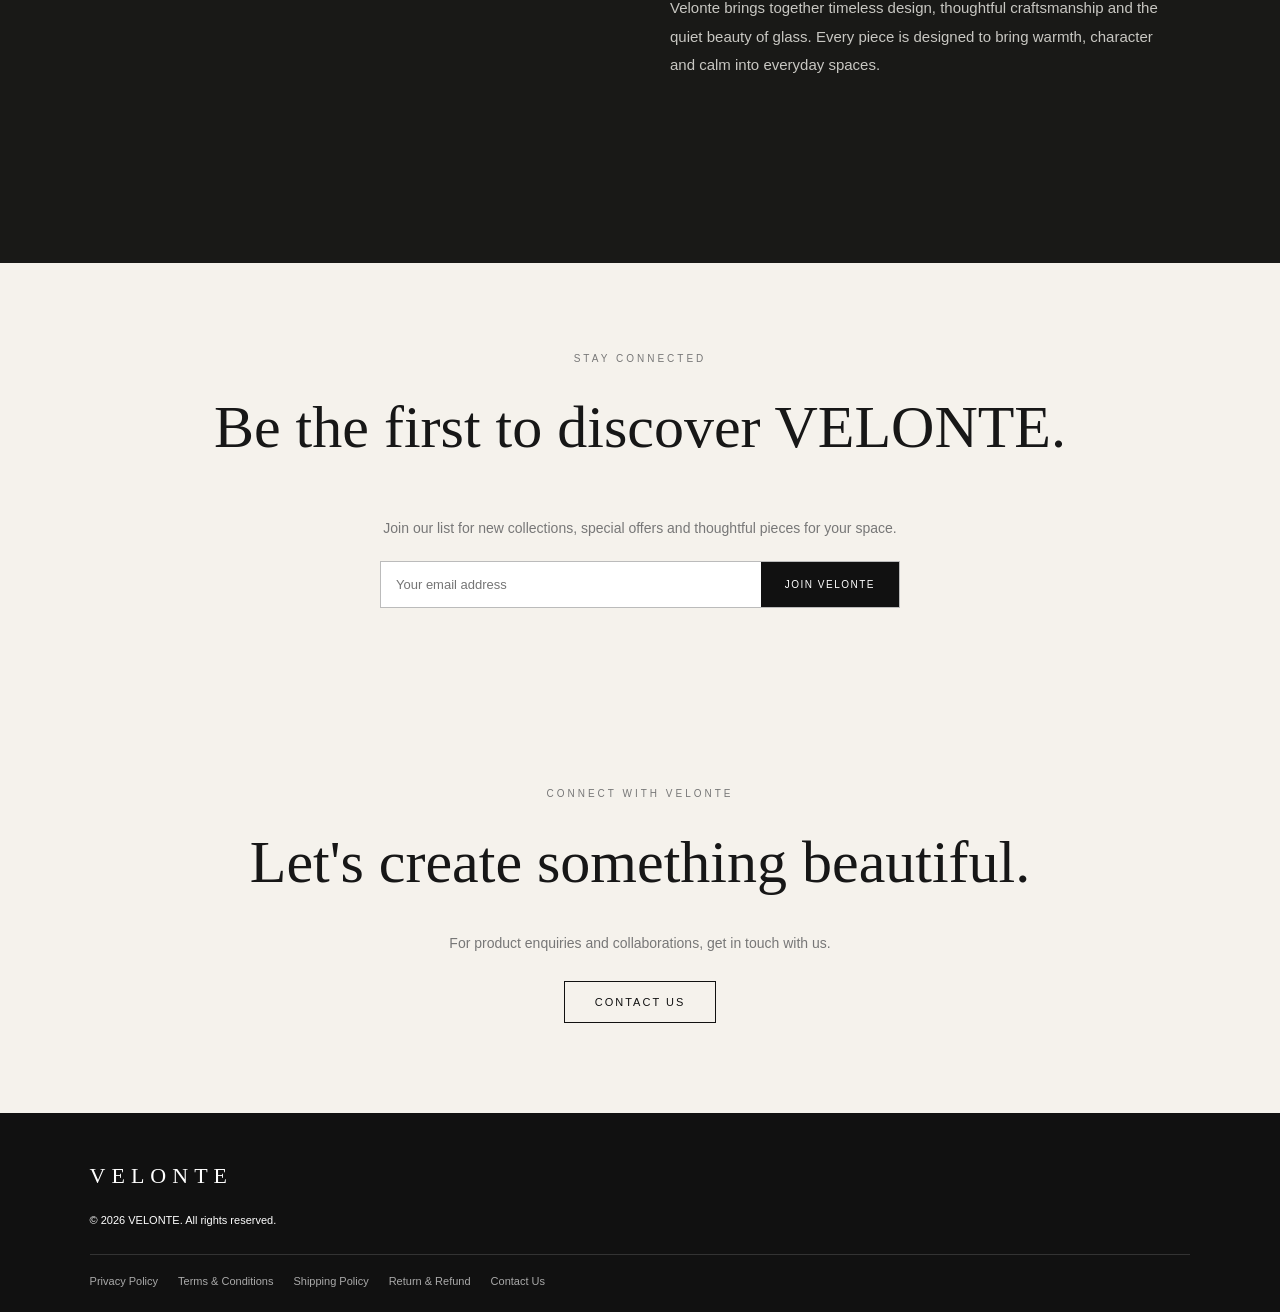
==== commit e0620de0: "Update index.html" ====
--- a/index.html
+++ b/index.html
@@ -5,17 +5,59 @@
 <meta name="viewport" content="width=device-width, initial-scale=1.0">
 <title>VELONTE — Modern Luxury Home Décor</title>
 <link rel="stylesheet" href="style.css">
+
 <style>
 *{box-sizing:border-box;margin:0;padding:0}
 html{scroll-behavior:smooth}
 body{font-family:Georgia,"Times New Roman",serif;background:#f5f2ec;color:#171717;line-height:1.6}
 a{color:inherit;text-decoration:none}
-nav{position:absolute;top:0;left:0;width:100%;display:flex;justify-content:space-between;align-items:center;padding:28px 6%;color:white;z-index:5}
-.logo{font-size:23px;letter-spacing:7px;white-space:nowrap}
-.nav-links{display:flex;gap:30px;list-style:none;font:12px Arial,sans-serif;letter-spacing:1.5px}
+
+nav{
+position:absolute;
+top:0;
+left:0;
+width:100%;
+display:flex;
+justify-content:space-between;
+align-items:center;
+padding:28px 6%;
+color:white;
+z-index:5
+}
+
+.logo{
+font-size:23px;
+letter-spacing:7px;
+white-space:nowrap
+}
+
+.nav-links{
+display:flex;
+gap:30px;
+list-style:none;
+font:12px Arial,sans-serif;
+letter-spacing:1.5px
+}
+
 .nav-links a:hover{opacity:.65}
-.hero{min-height:90vh;display:flex;align-items:center;justify-content:center;text-align:center;color:white;padding:100px 6% 70px;background:linear-gradient(rgba(0,0,0,.35),rgba(0,0,0,.50)),url("https://images.unsplash.com/photo-1618220179428-22790b461013?auto=format&fit=crop&w=2000&q=90") center/cover no-repeat}
-.hero-content{max-width:900px}.hero .label{color:white}
+
+.hero{
+min-height:90vh;
+display:flex;
+align-items:center;
+justify-content:center;
+text-align:center;
+color:white;
+padding:100px 6% 70px;
+background:
+linear-gradient(rgba(0,0,0,.35),rgba(0,0,0,.50)),
+url("https://images.unsplash.com/photo-1618220179428-22790b461013?auto=format&fit=crop&w=2000&q=90")
+center/cover no-repeat
+}
+
+.hero-content{max-width:900px}
+.hero .label{color:white}
+
 .hero h1{
 font-family:"Bodoni 72","Didot","Bodoni MT","Times New Roman",serif;
 font-size:clamp(55px,10vw,120px);
@@ -25,238 +67,1367 @@
 color:#d6b36a;
 text-shadow:0 2px 8px rgba(0,0,0,.45);
 }
-.hero p{font-style:italic;font-size:18px;margin:15px 0 30px}
-.btn{display:inline-block;border:1px solid white;padding:14px 30px;color:white;font:11px Arial,sans-serif;letter-spacing:2px;text-transform:uppercase;transition:.3s}
-.btn:hover{background:white;color:#111}
+
+.hero p{
+font-style:italic;
+font-size:18px;
+margin:15px 0 30px
+}
+
+.btn{
+display:inline-block;
+border:1px solid white;
+padding:14px 30px;
+color:white;
+font:11px Arial,sans-serif;
+letter-spacing:2px;
+text-transform:uppercase;
+transition:.3s
+}
+
+.btn:hover{
+background:white;
+color:#111
+}
+
 section{padding:90px 7%}
-.label{font:10px Arial,sans-serif;letter-spacing:3px;color:#777;text-transform:uppercase;margin-bottom:15px}
-h2{font-size:clamp(38px,5vw,60px);font-weight:400;margin-bottom:45px}
-.products{display:grid;grid-template-columns:repeat(2,1fr);gap:25px}
-.product{background:#ebe7df;overflow:hidden}
-.product-image-link{display:block}
-.product-image-wrap{width:100%;height:520px;background:#ebe7df;display:flex;align-items:center;justify-content:center;overflow:hidden}
-.product img{width:100%;height:100%;object-fit:contain;object-position:center;display:block;padding:24px;transition:transform .5s}
-.product:hover img{transform:scale(1.025)}
-.product-info{padding:22px;background:#ebe7df}
-.product-name{font-size:21px;margin-bottom:16px}
-.price{font:13px Arial,sans-serif;color:#777}
-.old-price{text-decoration:line-through;color:#888}
-.sale-price{margin-left:8px;color:#171717;font-size:15px;font-weight:700}
-.discount{margin-left:8px;font-size:11px;color:#777;letter-spacing:.5px}
-.size-label{display:block;margin:15px 0 8px;font:12px Arial,sans-serif;color:#666}
-.size-select{width:100%;padding:11px 14px;border:1px solid #ccc;background:white;color:#171717;font:13px Arial,sans-serif;outline:none;cursor:pointer}
-.buy-button{display:inline-block;width:100%;margin-top:18px;padding:14px 30px;border:1px solid #111;background:#111;color:white;font:11px Arial,sans-serif;letter-spacing:2px;text-transform:uppercase;cursor:pointer;transition:.3s}
-.buy-button:hover{background:transparent;color:#111}
-.why{text-align:center}
-.why-grid{display:grid;grid-template-columns:repeat(4,1fr);gap:25px}
-.why-item{padding:25px 15px}.why-icon{font-size:22px;margin-bottom:12px}.why-item h3{font-size:18px;font-weight:400;margin-bottom:9px}.why-item p{font:12px Arial,sans-serif;color:#777;line-height:1.7}
-.statement{background:#ebe7df;text-align:center}.statement h2{max-width:850px;margin:0 auto 18px;line-height:1.12}.statement p{max-width:600px;margin:auto;font:14px Arial,sans-serif;color:#777}
-.story{background:#191917;color:white;display:grid;grid-template-columns:1fr 1fr;gap:60px;align-items:center}
-.story img{width:100%;height:550px;object-fit:cover;display:block}.story h2{font-size:clamp(40px,5vw,65px);line-height:1.08}.story p{font:15px Arial,sans-serif;color:#c8c7c2;line-height:1.9;max-width:500px}
-.newsletter{text-align:center}.newsletter p{font:14px Arial,sans-serif;color:#777;margin:0 auto 25px;max-width:550px}
-.newsletter-form{display:flex;max-width:520px;margin:auto;border:1px solid #bbb;background:white}.newsletter-form input{flex:1;border:0;outline:0;padding:15px;font:13px Arial,sans-serif}.newsletter-form button{border:0;background:#111;color:white;padding:0 24px;font:10px Arial,sans-serif;letter-spacing:1.5px;text-transform:uppercase;cursor:pointer}
-.contact{text-align:center}.contact h2{max-width:800px;margin:0 auto 25px}.contact p{font:14px Arial,sans-serif;color:#777;margin-bottom:30px}.dark{color:#111;border-color:#111}.dark:hover{background:#111;color:white}
-footer{background:#111;color:white;padding:50px 7% 25px;font:11px Arial,sans-serif}.footer-logo{font-family:Georgia,serif;font-size:22px;letter-spacing:6px;margin-bottom:25px}.policy-links{margin-top:28px;padding-top:20px;border-top:1px solid #333;display:flex;flex-wrap:wrap;gap:10px 20px}.policy-links a{color:#aaa}.policy-links a:hover{color:white}
-.offer-overlay{position:fixed;inset:0;background:rgba(0,0,0,.58);display:none;align-items:center;justify-content:center;padding:20px;z-index:1000}.offer-overlay.show{display:flex}.offer-popup{width:min(470px,100%);background:#f5f2ec;position:relative;padding:45px 35px 35px;text-align:center;box-shadow:0 20px 70px rgba(0,0,0,.25)}.offer-close{position:absolute;right:16px;top:12px;border:0;background:transparent;font-size:25px;color:#777;cursor:pointer}.offer-popup h2{font-size:36px;line-height:1.12;margin-bottom:12px}.offer-popup p{font:13px Arial,sans-serif;color:#777;margin-bottom:22px}.offer-form input{width:100%;padding:13px;border:1px solid #ccc;background:white;margin-bottom:10px;font:13px Arial,sans-serif;outline:none}.offer-form button{width:100%;padding:15px;border:1px solid #111;background:#111;color:white;cursor:pointer;font:10px Arial,sans-serif;letter-spacing:2px;text-transform:uppercase}.offer-note{margin-top:12px;font:10px Arial,sans-serif;color:#999}
-@media(max-width:700px){.nav-links{display:none}nav{padding:22px 5%}.hero{min-height:82vh;padding:90px 5% 60px}.hero h1{letter-spacing:6px;font-size:clamp(48px,14vw,82px)}section{padding:70px 5%}.products{grid-template-columns:1fr}.product-image-wrap{height:430px}.why-grid{grid-template-columns:1fr 1fr;gap:10px}.story{grid-template-columns:1fr}.story img{height:420px}.newsletter-form{display:block;border:0;background:transparent}.newsletter-form input{width:100%;border:1px solid #bbb;margin-bottom:10px}.newsletter-form button{width:100%;padding:14px}.offer-popup{padding:40px 23px 28px}.offer-popup h2{font-size:30px}}
+
+.label{
+font:10px Arial,sans-serif;
+letter-spacing:3px;
+color:#777;
+text-transform:uppercase;
+margin-bottom:15px
+}
+
+h2{
+font-size:clamp(38px,5vw,60px);
+font-weight:400;
+margin-bottom:45px
+}
+
+.products{
+display:grid;
+grid-template-columns:repeat(2,1fr);
+gap:25px
+}
+
+.product{
+background:#ebe7df;
+overflow:hidden
+}
+
+.product-image-link{
+display:block
+}
+
+.product-image-wrap{
+width:100%;
+height:520px;
+background:#ebe7df;
+display:flex;
+align-items:center;
+justify-content:center;
+overflow:hidden
+}
+
+.product img{
+width:100%;
+height:100%;
+object-fit:contain;
+object-position:center;
+display:block;
+padding:24px;
+transition:transform .5s
+}
+
+.product:hover img{
+transform:scale(1.025)
+}
+
+.product-info{
+padding:22px;
+background:#ebe7df
+}
+
+.product-name{
+font-size:21px;
+margin-bottom:16px
+}
+
+.price{
+font:13px Arial,sans-serif;
+color:#777
+}
+
+.old-price{
+text-decoration:line-through;
+color:#888
+}
+
+.sale-price{
+margin-left:8px;
+color:#171717;
+font-size:15px;
+font-weight:700
+}
+
+.discount{
+margin-left:8px;
+font-size:11px;
+color:#777;
+letter-spacing:.5px
+}
+
+.size-label{
+display:block;
+margin:15px 0 8px;
+font:12px Arial,sans-serif;
+color:#666
+}
+
+.size-select{
+width:100%;
+padding:11px 14px;
+border:1px solid #ccc;
+background:white;
+color:#171717;
+font:13px Arial,sans-serif;
+outline:none;
+cursor:pointer
+}
+
+/* PRODUCT BUTTONS */
+
+.product-actions{
+display:flex;
+gap:10px;
+margin-top:18px;
+}
+
+.product-actions .buy-button{
+margin-top:0;
+flex:1;
+}
+
+.view-button{
+display:inline-flex;
+align-items:center;
+justify-content:center;
+flex:1;
+padding:14px 20px;
+border:1px solid #111;
+background:transparent;
+color:#111;
+font:11px Arial,sans-serif;
+letter-spacing:2px;
+text-transform:uppercase;
+cursor:pointer;
+transition:.3s
+}
+
+.view-button:hover{
+background:#111;
+color:white
+}
+
+.buy-button{
+display:inline-block;
+width:100%;
+margin-top:18px;
+padding:14px 30px;
+border:1px solid #111;
+background:#111;
+color:white;
+font:11px Arial,sans-serif;
+letter-spacing:2px;
+text-transform:uppercase;
+cursor:pointer;
+transition:.3s
+}
+
+.buy-button:hover{
+background:transparent;
+color:#111
+}
+
+.why{
+text-align:center
+}
+
+.why-grid{
+display:grid;
+grid-template-columns:repeat(4,1fr);
+gap:25px
+}
+
+.why-item{
+padding:25px 15px
+}
+
+.why-icon{
+font-size:22px;
+margin-bottom:12px
+}
+
+.why-item h3{
+font-size:18px;
+font-weight:400;
+margin-bottom:9px
+}
+
+.why-item p{
+font:12px Arial,sans-serif;
+color:#777;
+line-height:1.7
+}
+
+.statement{
+background:#ebe7df;
+text-align:center
+}
+
+.statement h2{
+max-width:850px;
+margin:0 auto 18px;
+line-height:1.12
+}
+
+.statement p{
+max-width:600px;
+margin:auto;
+font:14px Arial,sans-serif;
+color:#777
+}
+
+.story{
+background:#191917;
+color:white;
+display:grid;
+grid-template-columns:1fr 1fr;
+gap:60px;
+align-items:center
+}
+
+.story img{
+width:100%;
+height:550px;
+object-fit:cover;
+display:block
+}
+
+.story h2{
+font-size:clamp(40px,5vw,65px);
+line-height:1.08
+}
+
+.story p{
+font:15px Arial,sans-serif;
+color:#c8c7c2;
+line-height:1.9;
+max-width:500px
+}
+
+.newsletter{
+text-align:center
+}
+
+.newsletter p{
+font:14px Arial,sans-serif;
+color:#777;
+margin:0 auto 25px;
+max-width:550px
+}
+
+.newsletter-form{
+display:flex;
+max-width:520px;
+margin:auto;
+border:1px solid #bbb;
+background:white
+}
+
+.newsletter-form input{
+flex:1;
+border:0;
+outline:0;
+padding:15px;
+font:13px Arial,sans-serif
+}
+
+.newsletter-form button{
+border:0;
+background:#111;
+color:white;
+padding:0 24px;
+font:10px Arial,sans-serif;
+letter-spacing:1.5px;
+text-transform:uppercase;
+cursor:pointer
+}
+
+.contact{
+text-align:center
+}
+
+.contact h2{
+max-width:800px;
+margin:0 auto 25px
+}
+
+.contact p{
+font:14px Arial,sans-serif;
+color:#777;
+margin-bottom:30px
+}
+
+.dark{
+color:#111;
+border-color:#111
+}
+
+.dark:hover{
+background:#111;
+color:white
+}
+
+footer{
+background:#111;
+color:white;
+padding:50px 7% 25px;
+font:11px Arial,sans-serif
+}
+
+.footer-logo{
+font-family:Georgia,serif;
+font-size:22px;
+letter-spacing:6px;
+margin-bottom:25px
+}
+
+.policy-links{
+margin-top:28px;
+padding-top:20px;
+border-top:1px solid #333;
+display:flex;
+flex-wrap:wrap;
+gap:10px 20px
+}
+
+.policy-links a{
+color:#aaa
+}
+
+.policy-links a:hover{
+color:white
+}
+
+.offer-overlay{
+position:fixed;
+inset:0;
+background:rgba(0,0,0,.58);
+display:none;
+align-items:center;
+justify-content:center;
+padding:20px;
+z-index:1000
+}
+
+.offer-overlay.show{
+display:flex
+}
+
+.offer-popup{
+width:min(470px,100%);
+background:#f5f2ec;
+position:relative;
+padding:45px 35px 35px;
+text-align:center;
+box-shadow:0 20px 70px rgba(0,0,0,.25)
+}
+
+.offer-close{
+position:absolute;
+right:16px;
+top:12px;
+border:0;
+background:transparent;
+font-size:25px;
+color:#777;
+cursor:pointer
+}
+
+.offer-popup h2{
+font-size:36px;
+line-height:1.12;
+margin-bottom:12px
+}
+
+.offer-popup p{
+font:13px Arial,sans-serif;
+color:#777;
+margin-bottom:22px
+}
+
+.offer-form input{
+width:100%;
+padding:13px;
+border:1px solid #ccc;
+background:white;
+margin-bottom:10px;
+font:13px Arial,sans-serif;
+outline:none
+}
+
+.offer-form button{
+width:100%;
+padding:15px;
+border:1px solid #111;
+background:#111;
+color:white;
+cursor:pointer;
+font:10px Arial,sans-serif;
+letter-spacing:2px;
+text-transform:uppercase
+}
+
+.offer-note{
+margin-top:12px;
+font:10px Arial,sans-serif;
+color:#999
+}
+
+@media(max-width:700px){
+
+.nav-links{
+display:none
+}
+
+nav{
+padding:22px 5%
+}
+
+.hero{
+min-height:82vh;
+padding:90px 5% 60px
+}
+
+.hero h1{
+letter-spacing:6px;
+font-size:clamp(48px,14vw,82px)
+}
+
+section{
+padding:70px 5%
+}
+
+.products{
+grid-template-columns:1fr
+}
+
+.product-image-wrap{
+height:430px
+}
+
+.product-actions{
+flex-direction:column
+}
+
+.why-grid{
+grid-template-columns:1fr 1fr;
+gap:10px
+}
+
+.story{
+grid-template-columns:1fr
+}
+
+.story img{
+height:420px
+}
+
+.newsletter-form{
+display:block;
+border:0;
+background:transparent
+}
+
+.newsletter-form input{
+width:100%;
+border:1px solid #bbb;
+margin-bottom:10px
+}
+
+.newsletter-form button{
+width:100%;
+padding:14px
+}
+
+.offer-popup{
+padding:40px 23px 28px
+}
+
+.offer-popup h2{
+font-size:30px
+}
+
+}
 </style>
 </head>
+
 <body>
 
 <nav>
-  <ul class="nav-links">
-    <li><a href="#collection">COLLECTION</a></li>
-    <li><a href="#story">OUR STORY</a></li>
-    <li><a href="#contact">CONTACT</a></li>
-  </ul>
+<ul class="nav-links">
+<li><a href="#collection">COLLECTION</a></li>
+<li><a href="#story">OUR STORY</a></li>
+<li><a href="#contact">CONTACT</a></li>
+</ul>
 </nav>
 
 <header class="hero">
+
 <div class="hero-content">
-<div class="label">Modern Luxury Home Décor</div>
+
+<div class="label">
+Modern Luxury Home Décor
+</div>
+
 <h1>VELONTE</h1>
-<p>Crafted for Calm. Made for You.</p>
-<a href="#collection" class="btn">Explore Collection</a>
-</div>
+
+<p>
+Crafted for Calm. Made for You.
+</p>
+
+<a href="#collection" class="btn">
+Explore Collection
+</a>
+
+</div>
+
 </header>
 
+
 <section id="collection">
-<div class="label">The Collection</div>
-<h2>Objects with presence.</h2>
+
+<div class="label">
+The Collection
+</div>
+
+<h2>
+Objects with presence.
+</h2>
+
 <div class="products">
 
+
+<!-- OVAL VASE -->
+
 <article class="product">
-<a href="oval-vase.html" class="product-image-link"><div class="product-image-wrap"><img src="265d1c0c-637f-4a92-a396-1587f849c95f.png" alt="Sleek Oval Glassware Vase"></div></a>
+
+<a href="oval-vase.html" class="product-image-link">
+
+<div class="product-image-wrap">
+
+<img
+src="265d1c0c-637f-4a92-a396-1587f849c95f.png"
+alt="Sleek Oval Glassware Vase">
+
+</div>
+
+</a>
+
 <div class="product-info">
-<div class="product-name">Sleek Oval Glassware Vase</div>
-<label class="size-label" for="ovalVaseSize">Select Size</label>
-<select id="ovalVaseSize" class="size-select" onchange="updatePrice('ovalVaseSize','ovalVasePrice')">
-<option value="999" data-mrp="1299">8 Inch</option><option value="1299" data-mrp="1699">10 Inch</option>
+
+<div class="product-name">
+Sleek Oval Glassware Vase
+</div>
+
+<label class="size-label" for="ovalVaseSize">
+Select Size
+</label>
+
+<select
+id="ovalVaseSize"
+class="size-select"
+onchange="updatePrice('ovalVaseSize','ovalVasePrice')">
+
+<option value="999" data-mrp="1299">
+8 Inch
+</option>
+
+<option value="1299" data-mrp="1699">
+10 Inch
+</option>
+
 </select>
-<div class="price" id="ovalVasePrice" style="margin-top:14px;"><span class="old-price">₹1,299</span><strong class="sale-price">₹999</strong><span class="discount">23% OFF</span></div>
-<button class="buy-button" onclick="buySizedProduct('Sleek Oval Glassware Vase','ovalVaseSize','265d1c0c-637f-4a92-a396-1587f849c95f.png')">Buy Now</button>
-</div>
+
+<div
+class="price"
+id="ovalVasePrice"
+style="margin-top:14px;">
+
+<span class="old-price">₹1,299</span>
+
+<strong class="sale-price">
+₹999
+</strong>
+
+<span class="discount">
+23% OFF
+</span>
+
+</div>
+
+<div class="product-actions">
+
+<a
+href="oval-vase.html"
+class="view-button">
+View Product
+</a>
+
+<button
+class="buy-button"
+onclick="buySizedProduct(
+'Sleek Oval Glassware Vase',
+'ovalVaseSize',
+'265d1c0c-637f-4a92-a396-1587f849c95f.png'
+)">
+Buy Now
+</button>
+
+</div>
+
+</div>
+
 </article>
 
+
+<!-- FISH BOWL -->
+
 <article class="product">
-<a href="product.html" class="product-image-link"><div class="product-image-wrap"><img src="D04185F2-E42E-40F6-8C4F-E76BD91C139E.png" alt="Round Glass Centerpiece Fish Bowl"></div></a>
+
+<a href="product.html" class="product-image-link">
+
+<div class="product-image-wrap">
+
+<img
+src="D04185F2-E42E-40F6-8C4F-E76BD91C139E.png"
+alt="Round Glass Centerpiece Fish Bowl">
+
+</div>
+
+</a>
+
 <div class="product-info">
-<div class="product-name">Round Glass Centerpiece Fish Bowl</div>
-<label class="size-label" for="fishBowlSize">Select Size</label>
-<select id="fishBowlSize" class="size-select" onchange="updatePrice('fishBowlSize','fishBowlPrice')">
-<option value="999" data-mrp="1299">8 Inch</option><option value="1399" data-mrp="1799">10 Inch</option>
+
+<div class="product-name">
+Round Glass Centerpiece Fish Bowl
+</div>
+
+<label class="size-label" for="fishBowlSize">
+Select Size
+</label>
+
+<select
+id="fishBowlSize"
+class="size-select"
+onchange="updatePrice('fishBowlSize','fishBowlPrice')">
+
+<option value="999" data-mrp="1299">
+8 Inch
+</option>
+
+<option value="1399" data-mrp="1799">
+10 Inch
+</option>
+
 </select>
-<div class="price" id="fishBowlPrice" style="margin-top:14px;"><span class="old-price">₹1,299</span><strong class="sale-price">₹999</strong><span class="discount">23% OFF</span></div>
-<button class="buy-button" onclick="buySizedProduct('Round Glass Centerpiece Fish Bowl','fishBowlSize','D04185F2-E42E-40F6-8C4F-E76BD91C139E.png')">Buy Now</button>
-</div>
+
+<div
+class="price"
+id="fishBowlPrice"
+style="margin-top:14px;">
+
+<span class="old-price">
+₹1,299
+</span>
+
+<strong class="sale-price">
+₹999
+</strong>
+
+<span class="discount">
+23% OFF
+</span>
+
+</div>
+
+<div class="product-actions">
+
+<a
+href="product.html"
+class="view-button">
+View Product
+</a>
+
+<button
+class="buy-button"
+onclick="buySizedProduct(
+'Round Glass Centerpiece Fish Bowl',
+'fishBowlSize',
+'D04185F2-E42E-40F6-8C4F-E76BD91C139E.png'
+)">
+Buy Now
+</button>
+
+</div>
+
+</div>
+
 </article>
 
+
 <!-- TEMPORARY PRODUCT 1 -->
+
 <article class="product">
-<div class="product-image-wrap"><img src="https://images.unsplash.com/photo-1610701596007-11502861dcfa?auto=format&fit=crop&w=1200&q=85" alt="Sculptural Glass Bowl"></div>
+
+<div class="product-image-wrap">
+
+<img
+src="https://images.unsplash.com/photo-1610701596007-11502861dcfa?auto=format&fit=crop&w=1200&q=85"
+alt="Sculptural Glass Bowl">
+
+</div>
+
 <div class="product-info">
-<div class="product-name">Sculptural Glass Bowl</div>
-<label class="size-label" for="tempOneSize">Select Size</label>
-<select id="tempOneSize" class="size-select" onchange="updatePrice('tempOneSize','tempOnePrice')">
-<option value="1099" data-mrp="1499">8 Inch</option><option value="1299" data-mrp="1699">10 Inch</option>
+
+<div class="product-name">
+Sculptural Glass Bowl
+</div>
+
+<label class="size-label" for="tempOneSize">
+Select Size
+</label>
+
+<select
+id="tempOneSize"
+class="size-select"
+onchange="updatePrice('tempOneSize','tempOnePrice')">
+
+<option value="1099" data-mrp="1499">
+8 Inch
+</option>
+
+<option value="1299" data-mrp="1699">
+10 Inch
+</option>
+
 </select>
-<div class="price" id="tempOnePrice" style="margin-top:14px;"><span class="old-price">₹1,499</span><strong class="sale-price">₹1,099</strong><span class="discount">27% OFF</span></div>
-<button class="buy-button" onclick="buySizedProduct('Sculptural Glass Bowl','tempOneSize','https://images.unsplash.com/photo-1610701596007-11502861dcfa?auto=format&fit=crop&w=1200&q=85')">Buy Now</button>
-</div>
+
+<div
+class="price"
+id="tempOnePrice"
+style="margin-top:14px;">
+
+<span class="old-price">
+₹1,499
+</span>
+
+<strong class="sale-price">
+₹1,099
+</strong>
+
+<span class="discount">
+27% OFF
+</span>
+
+</div>
+
+<button
+class="buy-button"
+onclick="buySizedProduct(
+'Sculptural Glass Bowl',
+'tempOneSize',
+'https://images.unsplash.com/photo-1610701596007-11502861dcfa?auto=format&fit=crop&w=1200&q=85'
+)">
+Buy Now
+</button>
+
+</div>
+
 </article>
 
+
 <!-- TEMPORARY PRODUCT 2 -->
+
 <article class="product">
-<div class="product-image-wrap"><img src="https://images.unsplash.com/photo-1603204077779-bed963ea7d0e?auto=format&fit=crop&w=1200&q=85" alt="Minimal Glass Table Decor"></div>
+
+<div class="product-image-wrap">
+
+<img
+src="https://images.unsplash.com/photo-1603204077779-bed963ea7d0e?auto=format&fit=crop&w=1200&q=85"
+alt="Minimal Glass Table Decor">
+
+</div>
+
 <div class="product-info">
-<div class="product-name">Minimal Glass Table Decor</div>
-<label class="size-label" for="tempTwoSize">Select Size</label>
-<select id="tempTwoSize" class="size-select" onchange="updatePrice('tempTwoSize','tempTwoPrice')">
-<option value="1249" data-mrp="1699">8 Inch</option><option value="1449" data-mrp="1899">10 Inch</option>
+
+<div class="product-name">
+Minimal Glass Table Decor
+</div>
+
+<label class="size-label" for="tempTwoSize">
+Select Size
+</label>
+
+<select
+id="tempTwoSize"
+class="size-select"
+onchange="updatePrice('tempTwoSize','tempTwoPrice')">
+
+<option value="1249" data-mrp="1699">
+8 Inch
+</option>
+
+<option value="1449" data-mrp="1899">
+10 Inch
+</option>
+
 </select>
-<div class="price" id="tempTwoPrice" style="margin-top:14px;"><span class="old-price">₹1,699</span><strong class="sale-price">₹1,249</strong><span class="discount">26% OFF</span></div>
-<button class="buy-button" onclick="buySizedProduct('Minimal Glass Table Decor','tempTwoSize','https://images.unsplash.com/photo-1603204077779-bed963ea7d0e?auto=format&fit=crop&w=1200&q=85')">Buy Now</button>
-</div>
+
+<div
+class="price"
+id="tempTwoPrice"
+style="margin-top:14px;">
+
+<span class="old-price">
+₹1,699
+</span>
+
+<strong class="sale-price">
+₹1,249
+</strong>
+
+<span class="discount">
+26% OFF
+</span>
+
+</div>
+
+<button
+class="buy-button"
+onclick="buySizedProduct(
+'Minimal Glass Table Decor',
+'tempTwoSize',
+'https://images.unsplash.com/photo-1603204077779-bed963ea7d0e?auto=format&fit=crop&w=1200&q=85'
+)">
+Buy Now
+</button>
+
+</div>
+
 </article>
 
-<!-- TEMPORARY PRODUCT 3 — NO SIZE -->
+
+<!-- TEMPORARY PRODUCT 3 -->
+
 <article class="product">
-<div class="product-image-wrap"><img src="https://images.unsplash.com/photo-1578749556568-bc2c40e68b61?auto=format&fit=crop&w=1200&q=85" alt="Contour Glass Vase"></div>
+
+<div class="product-image-wrap">
+
+<img
+src="https://images.unsplash.com/photo-1578749556568-bc2c40e68b61?auto=format&fit=crop&w=1200&q=85"
+alt="Contour Glass Vase">
+
+</div>
+
 <div class="product-info">
-<div class="product-name">Contour Glass Vase</div>
-<div class="price"><span class="old-price">₹1,799</span><strong class="sale-price">₹1,299</strong><span class="discount">28% OFF</span></div>
-<button class="buy-button" onclick="buyProduct('Contour Glass Vase',1299,'https://images.unsplash.com/photo-1578749556568-bc2c40e68b61?auto=format&fit=crop&w=1200&q=85')">Buy Now</button>
-</div>
+
+<div class="product-name">
+Contour Glass Vase
+</div>
+
+<div class="price">
+
+<span class="old-price">
+₹1,799
+</span>
+
+<strong class="sale-price">
+₹1,299
+</strong>
+
+<span class="discount">
+28% OFF
+</span>
+
+</div>
+
+<button
+class="buy-button"
+onclick="buyProduct(
+'Contour Glass Vase',
+1299,
+'https://images.unsplash.com/photo-1578749556568-bc2c40e68b61?auto=format&fit=crop&w=1200&q=85'
+)">
+Buy Now
+</button>
+
+</div>
+
 </article>
 
 </div>
+
 </section>
 
+
 <section class="why">
-<div class="label">The VELONTE Difference</div>
-<h2>Simple things, thoughtfully made.</h2>
+
+<div class="label">
+The VELONTE Difference
+</div>
+
+<h2>
+Simple things, thoughtfully made.
+</h2>
+
 <div class="why-grid">
-<div class="why-item"><div class="why-icon">✦</div><h3>Thoughtful Design</h3><p>Timeless forms created to complement modern spaces.</p></div>
-<div class="why-item"><div class="why-icon">◇</div><h3>Premium Glass</h3><p>Elegant glass pieces chosen for their refined presence.</p></div>
-<div class="why-item"><div class="why-icon">⌂</div><h3>Made for Your Space</h3><p>Pieces designed to add character without overwhelming a room.</p></div>
-<div class="why-item"><div class="why-icon">∞</div><h3>Pan-India Delivery</h3><p>We carefully pack and ship your pieces across India.</p></div>
-</div>
+
+<div class="why-item">
+<div class="why-icon">✦</div>
+<h3>Thoughtful Design</h3>
+<p>
+Timeless forms created to complement modern spaces.
+</p>
+</div>
+
+<div class="why-item">
+<div class="why-icon">◇</div>
+<h3>Premium Glass</h3>
+<p>
+Elegant glass pieces chosen for their refined presence.
+</p>
+</div>
+
+<div class="why-item">
+<div class="why-icon">⌂</div>
+<h3>Made for Your Space</h3>
+<p>
+Pieces designed to add character without overwhelming a room.
+</p>
+</div>
+
+<div class="why-item">
+<div class="why-icon">∞</div>
+<h3>Pan-India Delivery</h3>
+<p>
+We carefully pack and ship your pieces across India.
+</p>
+</div>
+
+</div>
+
 </section>
 
+
 <section class="statement">
-<div class="label">VELONTE</div>
-<h2>Designed to make everyday spaces feel extraordinary.</h2>
-<p>Quiet forms. Refined details. Objects made to become part of your space.</p>
+
+<div class="label">
+VELONTE
+</div>
+
+<h2>
+Designed to make everyday spaces feel extraordinary.
+</h2>
+
+<p>
+Quiet forms. Refined details. Objects made to become part of your space.
+</p>
+
 </section>
 
+
 <section class="story" id="story">
-<img src="https://images.unsplash.com/photo-1618221195710-dd6b41faaea6?auto=format&fit=crop&w=1400&q=90" alt="Luxury interior">
+
+<img
+src="https://images.unsplash.com/photo-1618221195710-dd6b41faaea6?auto=format&fit=crop&w=1400&q=90"
+alt="Luxury interior">
+
 <div>
-<div class="label" style="color:#aaa;">Our Story</div>
-<h2>Made to make a space feel like yours.</h2>
-<p>Velonte brings together timeless design, thoughtful craftsmanship and the quiet beauty of glass. Every piece is designed to bring warmth, character and calm into everyday spaces.</p>
-</div>
+
+<div class="label" style="color:#aaa;">
+Our Story
+</div>
+
+<h2>
+Made to make a space feel like yours.
+</h2>
+
+<p>
+Velonte brings together timeless design, thoughtful craftsmanship and the quiet beauty of glass. Every piece is designed to bring warmth, character and calm into everyday spaces.
+</p>
+
+</div>
+
 </section>
 
+
 <section class="newsletter">
-<div class="label">Stay Connected</div>
-<h2>Be the first to discover VELONTE.</h2>
-<p>Join our list for new collections, special offers and thoughtful pieces for your space.</p>
-<form class="newsletter-form" onsubmit="joinNewsletter(event)">
-<input type="email" id="newsletterEmail" placeholder="Your email address" required>
-<button type="submit">Join VELONTE</button>
+
+<div class="label">
+Stay Connected
+</div>
+
+<h2>
+Be the first to discover VELONTE.
+</h2>
+
+<p>
+Join our list for new collections, special offers and thoughtful pieces for your space.
+</p>
+
+<form
+class="newsletter-form"
+onsubmit="joinNewsletter(event)">
+
+<input
+type="email"
+id="newsletterEmail"
+placeholder="Your email address"
+required>
+
+<button type="submit">
+Join VELONTE
+</button>
+
 </form>
+
 </section>
 
+
 <section id="contact" class="contact">
-<div class="label">Connect With Velonte</div>
-<h2>Let's create something beautiful.</h2>
-<p>For product enquiries and collaborations, get in touch with us.</p>
-<a href="mailto:contact@velonte.in" class="btn dark">Contact Us</a>
+
+<div class="label">
+Connect With Velonte
+</div>
+
+<h2>
+Let's create something beautiful.
+</h2>
+
+<p>
+For product enquiries and collaborations, get in touch with us.
+</p>
+
+<a
+href="mailto:contact@velonte.in"
+class="btn dark">
+Contact Us
+</a>
+
 </section>
 
+
 <footer>
-<div class="footer-logo">VELONTE</div>
+
+<div class="footer-logo">
+VELONTE
+</div>
+
 © 2026 VELONTE. All rights reserved.
+
 <div class="policy-links">
-<a href="privacy-policy.html">Privacy Policy</a>
-<a href="terms-and-conditions.html">Terms & Conditions</a>
-<a href="shipping-policy.html">Shipping Policy</a>
-<a href="return-refund-policy.html">Return & Refund</a>
-<a href="contact.html">Contact Us</a>
-</div>
+
+<a href="privacy-policy.html">
+Privacy Policy
+</a>
+
+<a href="terms-and-conditions.html">
+Terms & Conditions
+</a>
+
+<a href="shipping-policy.html">
+Shipping Policy
+</a>
+
+<a href="return-refund-policy.html">
+Return & Refund
+</a>
+
+<a href="contact.html">
+Contact Us
+</a>
+
+</div>
+
 </footer>
 
+
 <div class="offer-overlay" id="offerOverlay">
+
 <div class="offer-popup">
-<button class="offer-close" onclick="closeOffer()" aria-label="Close">×</button>
-<div class="label">Welcome to VELONTE</div>
-<h2>Join us & get 5% off your first order.</h2>
-<p>Enter your details and we'll keep you updated with new pieces and special offers.</p>
-<form class="offer-form" onsubmit="joinOffer(event)">
-<input id="offerEmail" type="email" placeholder="Email address" required>
-<input id="offerMobile" type="tel" inputmode="numeric" maxlength="10" pattern="[0-9]{10}" placeholder="Mobile number" required>
-<button type="submit">Get My 5% Off</button>
+
+<button
+class="offer-close"
+onclick="closeOffer()"
+aria-label="Close">
+×
+</button>
+
+<div class="label">
+Welcome to VELONTE
+</div>
+
+<h2>
+Join us & get 5% off your first order.
+</h2>
+
+<p>
+Enter your details and we'll keep you updated with new pieces and special offers.
+</p>
+
+<form
+class="offer-form"
+onsubmit="joinOffer(event)">
+
+<input
+id="offerEmail"
+type="email"
+placeholder="Email address"
+required>
+
+<input
+id="offerMobile"
+type="tel"
+inputmode="numeric"
+maxlength="10"
+pattern="[0-9]{10}"
+placeholder="Mobile number"
+required>
+
+<button type="submit">
+Get My 5% Off
+</button>
+
 </form>
-<div class="offer-note">Your details will be used only for VELONTE updates and offers.</div>
-</div>
-</div>
+
+<div class="offer-note">
+Your details will be used only for VELONTE updates and offers.
+</div>
+
+</div>
+
+</div>
+
 
 <script>
+
 function goToCheckout(product,price,image,size){
-let url="checkout.html?product="+encodeURIComponent(product)+"&price="+encodeURIComponent(price)+"&image="+encodeURIComponent(image);
-if(size)url+="&size="+encodeURIComponent(size);
+
+let url =
+"checkout.html?product=" +
+encodeURIComponent(product) +
+"&price=" +
+encodeURIComponent(price) +
+"&image=" +
+encodeURIComponent(image);
+
+if(size){
+url +=
+"&size=" +
+encodeURIComponent(size);
+}
+
 window.location.href=url;
-}
-function buyProduct(product,price,image){goToCheckout(product,price,image,"")}
+
+}
+
+
+function buyProduct(product,price,image){
+
+goToCheckout(
+product,
+price,
+image,
+""
+);
+
+}
+
+
 function updatePrice(selectId,priceId){
-const select=document.getElementById(selectId),option=select.options[select.selectedIndex];
-const selling=Number(option.value),mrp=Number(option.getAttribute("data-mrp"));
-const discount=Math.round((1-selling/mrp)*100);
-document.getElementById(priceId).innerHTML='<span class="old-price">₹'+mrp.toLocaleString("en-IN")+'</span><strong class="sale-price">₹'+selling.toLocaleString("en-IN")+'</strong><span class="discount">'+discount+'% OFF</span>';
-}
+
+const select =
+document.getElementById(selectId);
+
+const option =
+select.options[select.selectedIndex];
+
+const selling =
+Number(option.value);
+
+const mrp =
+Number(option.getAttribute("data-mrp"));
+
+const discount =
+Math.round(
+(1-selling/mrp)*100
+);
+
+document.getElementById(priceId).innerHTML =
+
+'<span class="old-price">₹' +
+mrp.toLocaleString("en-IN") +
+'</span>' +
+
+'<strong class="sale-price">₹' +
+selling.toLocaleString("en-IN") +
+'</strong>' +
+
+'<span class="discount">' +
+discount +
+'% OFF</span>';
+
+}
+
+
 function buySizedProduct(product,selectId,image){
-const select=document.getElementById(selectId),option=select.options[select.selectedIndex];
-goToCheckout(product,Number(option.value),image,option.textContent.trim());
-}
-function closeOffer(){document.getElementById("offerOverlay").classList.remove("show");sessionStorage.setItem("velonteOfferClosed","1")}
+
+const select =
+document.getElementById(selectId);
+
+const option =
+select.options[select.selectedIndex];
+
+goToCheckout(
+product,
+Number(option.value),
+image,
+option.textContent.trim()
+);
+
+}
+
+
+function closeOffer(){
+
+document
+.getElementById("offerOverlay")
+.classList.remove("show");
+
+sessionStorage.setItem(
+"velonteOfferClosed",
+"1"
+);
+
+}
+
+
 function joinOffer(e){
+
 e.preventDefault();
-const email=document.getElementById("offerEmail").value.trim(),mobile=document.getElementById("offerMobile").value.trim();
-if(!email||!(/^[0-9]{10}$/.test(mobile))){alert("Please enter a valid email and 10-digit mobile number.");return}
-localStorage.setItem("velonteOfferEmail",email);localStorage.setItem("velonteOfferMobile",mobile);localStorage.setItem("velonteOfferJoined","1");
-alert("Welcome to VELONTE! Your 5% first-order offer is ready.");closeOffer();
-}
+
+const email =
+document.getElementById("offerEmail")
+.value.trim();
+
+const mobile =
+document.getElementById("offerMobile")
+.value.trim();
+
+if(
+!email ||
+!(/^[0-9]{10}$/.test(mobile))
+){
+
+alert(
+"Please enter a valid email and 10-digit mobile number."
+);
+
+return;
+
+}
+
+localStorage.setItem(
+"velonteOfferEmail",
+email
+);
+
+localStorage.setItem(
+"velonteOfferMobile",
+mobile
+);
+
+localStorage.setItem(
+"velonteOfferJoined",
+"1"
+);
+
+alert(
+"Welcome to VELONTE! Your 5% first-order offer is ready."
+);
+
+closeOffer();
+
+}
+
+
 function joinNewsletter(e){
-e.preventDefault();const email=document.getElementById("newsletterEmail").value.trim();if(!email)return;
-localStorage.setItem("velonteNewsletterEmail",email);alert("Thank you for joining VELONTE.");document.getElementById("newsletterEmail").value="";
-}
-window.addEventListener("load",function(){
-if(!sessionStorage.getItem("velonteOfferClosed")&&!localStorage.getItem("velonteOfferJoined")){
-setTimeout(function(){document.getElementById("offerOverlay").classList.add("show")},1800);
-}
+
+e.preventDefault();
+
+const email =
+document.getElementById("newsletterEmail")
+.value.trim();
+
+if(!email)return;
+
+localStorage.setItem(
+"velonteNewsletterEmail",
+email
+);
+
+alert(
+"Thank you for joining VELONTE."
+);
+
+document.getElementById(
+"newsletterEmail"
+).value="";
+
+}
+
+
+window.addEventListener(
+"load",
+function(){
+
+if(
+!sessionStorage.getItem("velonteOfferClosed") &&
+!localStorage.getItem("velonteOfferJoined")
+){
+
+setTimeout(
+function(){
+
+document
+.getElementById("offerOverlay")
+.classList.add("show");
+
+},
+1800
+);
+
+}
+
 });
+
 </script>
+
 <script src="script.js"></script>
+
 </body>
 </html>
